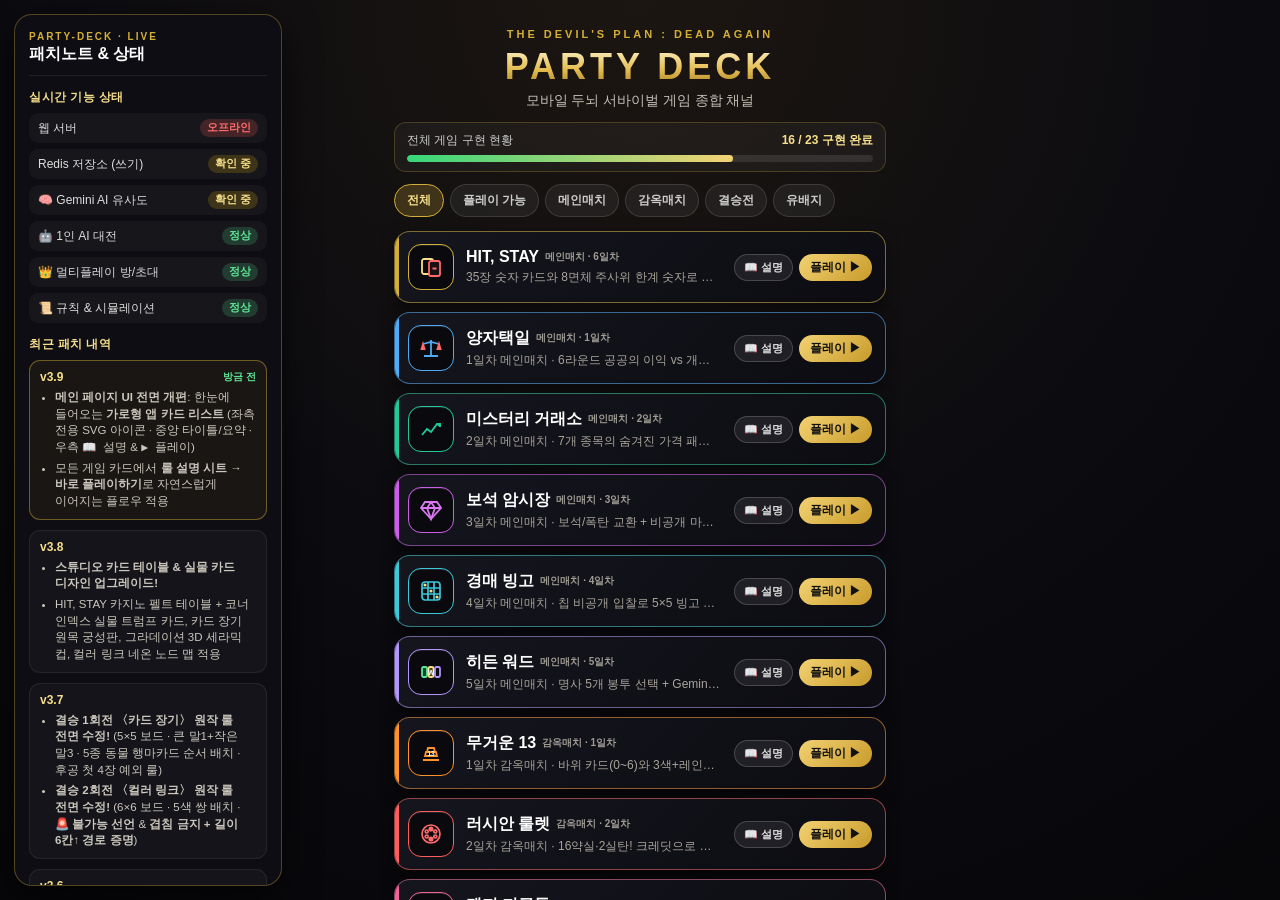
==== static/index.html @ 21ba82f6 "feat: redesign main hub into clean horizontal app-card rows with rule sheet -> instant play flow (v3" ====
<!DOCTYPE html>
<html lang="ko">
<head>
  <meta charset="UTF-8" />
  <meta name="viewport" content="width=device-width, initial-scale=1.0, maximum-scale=1.0, user-scalable=no, viewport-fit=cover" />
  <meta name="theme-color" content="#0a0a0f" />
  <meta name="description" content="5인 생존 베팅 카드 게임 HIT, STAY — 1인 AI 대전 & 친구 초대 실시간 멀티플레이" />
  <meta property="og:title" content="Party Deck — HIT, STAY" />
  <meta property="og:description" content="한계 숫자를 넘지 않고 가장 가까운 합을 만드는 5인 생존 베팅 카드 게임" />
  <meta property="og:type" content="website" />
  <link rel="icon" type="image/svg+xml" href="/static/favicon.svg" />
  <link rel="apple-touch-icon" href="/static/favicon.svg" />
  <title>Party Deck — HIT, STAY</title>
  <link rel="stylesheet" href="/static/style.css" />
</head>
<body>
  <!-- LEFT PATCH NOTES & LIVE STATUS PANEL -->
  <button id="btn-patch-toggle" class="patch-fab" type="button">📋 패치노트</button>
  <aside id="patch-panel" class="patch-panel">
    <div class="patch-head">
      <div>
        <div class="patch-eyebrow">PARTY-DECK · LIVE</div>
        <div class="patch-title">패치노트 &amp; 상태</div>
      </div>
      <button id="btn-patch-close" class="patch-close" type="button">✕</button>
    </div>

    <div class="patch-section">
      <div class="patch-sec-title">실시간 기능 상태</div>
      <ul class="status-list" id="live-status-list">
        <li><span>웹 서버</span><span class="st-badge ok" id="st-server">확인 중</span></li>
        <li><span>Redis 저장소 (쓰기)</span><span class="st-badge warn" id="st-redis">확인 중</span></li>
        <li><span>🧠 Gemini AI 유사도</span><span class="st-badge warn" id="st-gemini">확인 중</span></li>
        <li><span>🤖 1인 AI 대전</span><span class="st-badge ok" id="st-solo">정상</span></li>
        <li><span>👑 멀티플레이 방/초대</span><span class="st-badge ok" id="st-multi">정상</span></li>
        <li><span>📜 규칙 &amp; 시뮬레이션</span><span class="st-badge ok">정상</span></li>
      </ul>
      <div id="st-redis-hint" class="status-hint hidden"></div>
    </div>

    <div class="patch-section">
      <div class="patch-sec-title">최근 패치 내역</div>
      <div class="patch-notes">
        <div class="patch-item latest">
          <div class="patch-ver">v3.9 <span>방금 전</span></div>
          <ul>
            <li><strong>메인 페이지 UI 전면 개편</strong>: 한눈에 들어오는 <strong>가로형 앱 카드 리스트</strong> (좌측 전용 SVG 아이콘 · 중앙 타이틀/요약 · 우측 <code>📖 설명</code> &amp; <code>▶ 플레이</code>)</li>
            <li>모든 게임 카드에서 <strong>룰 설명 시트 → 바로 플레이하기</strong>로 자연스럽게 이어지는 플로우 적용</li>
          </ul>
        </div>
        <div class="patch-item">
          <div class="patch-ver">v3.8</div>
          <ul>
            <li><strong>스튜디오 카드 테이블 &amp; 실물 카드 디자인 업그레이드!</strong></li>
            <li>HIT, STAY 카지노 펠트 테이블 + 코너 인덱스 실물 트럼프 카드, 카드 장기 원목 궁성판, 그라데이션 3D 세라믹 컵, 컬러 링크 네온 노드 맵 적용</li>
          </ul>
        </div>
        <div class="patch-item">
          <div class="patch-ver">v3.7</div>
          <ul>
            <li><strong>결승 1회전 〈카드 장기〉 원작 룰 전면 수정!</strong> (5×5 보드 · 큰 말1+작은 말3 · 5종 동물 행마카드 순서 배치 · 후공 첫 4장 예외 룰)</li>
            <li><strong>결승 2회전 〈컬러 링크〉 원작 룰 전면 수정!</strong> (6×6 보드 · 5색 쌍 배치 · <strong>🚨 불가능 선언</strong> &amp; <strong>겹침 금지 + 길이 6칸↑ 경로 증명</strong>)</li>
          </ul>
        </div>
        <div class="patch-item">
          <div class="patch-ver">v3.6</div>
          <ul>
            <li><strong>〈그라데이션〉 원작 룰 전면 수정!</strong> (<code>⬛검정-▪️진회색-▫️상아색-⬜흰색-▫️상아색-▪️진회색-⬛검정</code> 대칭 7통 · 오름차순·총합≤30 배치 · 통 색상만 공개되는 1:1 블러핑 심리전)</li>
          </ul>
        </div>
        <div class="patch-item">
          <div class="patch-ver">v3.5</div>
          <ul>
            <li><strong>AI 4단계 개별 난이도 설정</strong> 추가 (<code>🌱쉬움</code> · <code>⚖️보통</code> · <code>🔥고수</code> · <code>😈악마</code> — 대기실에서 AI마다 개별 클릭 변경 가능!)</li>
            <li><strong>4개 게임 추가 멀티플레이 구현</strong>: <code>그라데이션</code> · <code>카드 장기</code> · <code>컬러 링크</code> · <code>비밀 코드</code> (<strong>16 / 23 · 70%</strong> 달성!)</li>
          </ul>
        </div>
        <div class="patch-item">
          <div class="patch-ver">v3.4</div>
          <ul>
            <li><strong>〈미스터리 거래소〉 PRO 업그레이드</strong>: <code>🏛️ 데블스 원작 룰</code> vs <code>🎲 랜덤 룰 섞기</code> 선택 + 종목별 <strong>비밀 룰 네모 가림(🔒) → 매 라운드 1개씩 공개</strong> + 실제 주가 히스토리 꺾은선 차트</li>
            <li><strong>〈히든 워드〉 Gemini 2.5 Flash 한국어 3축 관계 AI</strong> 활성화 (<code>thinkingBudget: 0</code>)</li>
          </ul>
        </div>
        <div class="patch-item">
          <div class="patch-ver">v3.3</div>
          <ul>
            <li><strong>〈히든 워드〉 원작 룰 전면 리뉴얼!</strong> (한글 명사 5개 봉투 선택 → 힌트 유사도 % 실시간 공개 → 95%↑ 조기종료 → 동시 추리)</li>
            <li><strong>Gemini Embedding AI (`GEMINI_API_KEY`)</strong> 연동 지원 + 키 미설정 시 내장 한국어 유사도 자동 폴백</li>
          </ul>
        </div>
        <div class="patch-item">
          <div class="patch-ver">v3.2</div>
          <ul>
            <li><strong>4·5일차 4개 게임 일괄 멀티플레이 구현!</strong> (<code>경매 빙고</code> · <code>벽바둑 2</code> · <code>히든 워드</code> · <code>수식의 탑</code>)</li>
            <li>각 게임 전용 SVG 아이콘·시그니처 테마·보드 그래픽 적용 · <strong>12 / 23 (52%)</strong> 돌파!</li>
          </ul>
        </div>
        <div class="patch-item">
          <div class="patch-ver">v3.1</div>
          <ul>
            <li><strong>게임별 전용 SVG 엠블럼 &amp; 시그니처 컬러 테마</strong> 전면 적용</li>
            <li><strong>러시안 룰렛 원형 16약실 리볼버 실린더 SVG</strong> · <strong>미스터리 거래소 미니 주가 차트</strong> · <strong>무거운 13 위험 게이지</strong> · <strong>양자택일 과반수 줄다리기 바</strong> · <strong>보석 암시장 컷팅 주얼 카드</strong> 적용</li>
          </ul>
        </div>
        <div class="patch-item">
          <div class="patch-ver">v3.0</div>
          <ul>
            <li><strong>구현된 8개 게임 전체 멀티플레이(100%) 지원!</strong></li>
            <li><code>양자택일·무거운13·미스터리거래소·러시안룰렛·보석암시장·돼지저금통</code> 모두 방 코드/초대 링크(<code>?mp_room=</code>)·AI 추가/제거·7일 저장·새로고침 복구 지원</li>
          </ul>
        </div>
        <div class="patch-item">
          <div class="patch-ver">v2.6</div>
          <ul>
            <li><strong>3일차 메인매치 〈보석 암시장〉</strong> 구현 완료 (보석/폭탄 교환 + <strong>마니또 곱셈 점수</strong> 심리전)</li>
            <li><strong>3일차 감옥매치 〈돼지 저금통〉</strong> 구현 완료 (5개 저금통 흑/백 동전 암기 &amp; 의심 5점 선취전)</li>
            <li>Party Deck 구현 현황 <strong>8 / 23</strong> 달성!</li>
          </ul>
        </div>
        <div class="patch-item">
          <div class="patch-ver">v2.5</div>
          <ul>
            <li><strong>〈수식 신호등〉 1:1 서로 비밀 수식 출제 모드</strong> 구현! (각자 상대가 맞힐 9칸 수식을 직접 출제하거나 랜덤 추천 후 서로의 수식을 추리)</li>
          </ul>
        </div>
        <div class="patch-item">
          <div class="patch-ver">v2.4</div>
          <ul>
            <li><strong>〈수식 신호등〉 친구 초대 1:1 멀티플레이</strong> 구현 (방 코드 생성·초대 링크·실시간 상대 신호등 중계)</li>
            <li><strong>〈수식 신호등〉 스와이프 애니메이션 규칙 &amp; 시뮬레이션 가이드</strong> 추가</li>
          </ul>
        </div>
        <div class="patch-item">
          <div class="patch-ver">v2.3</div>
          <ul>
            <li><strong>결승전 3회전 〈수식 신호등〉</strong> 구현 완료! (9칸 등식 추리 · <code>^</code> 제곱 포함 · 🟩🟨🟥 신호등 판정 · 솔로 &amp; 결승 1:1 AI 대결)</li>
            <li>Party Deck 구현 현황 <strong>6 / 23</strong> 달성!</li>
          </ul>
        </div>
        <div class="patch-item">
          <div class="patch-ver">v2.2</div>
          <ul>
            <li><strong>HIT, STAY 레이즈 한도 원작 룰 적용</strong> — 5칩 제한 해제, 최소 칩 보유자 잔액까지 자유 슬라이더 &amp; <strong>최대/올인</strong> 베팅 지원</li>
          </ul>
        </div>
        <div class="patch-item">
          <div class="patch-ver">v2.1</div>
          <ul>
            <li><strong>오른쪽 스마트 카드 카운터</strong> 상시 패널 추가 (실시간 HIT 생존/버스트/적중 확률 &amp; AI 추천)</li>
            <li><strong>2일차 메인매치 〈미스터리 거래소〉</strong> &amp; <strong>감옥매치 〈러시안 룰렛〉</strong> 구현 완료</li>
            <li>Party Deck 구현 현황 <strong>5 / 23</strong> 달성!</li>
          </ul>
        </div>
        <div class="patch-item">
          <div class="patch-ver">v2.0</div>
          <ul>
            <li><strong>1일차 메인매치 〈양자택일〉</strong> 구현 완료 (6라운드 협력/배신 심리전)</li>
            <li><strong>1일차 감옥매치 〈무거운 13〉</strong> 구현 완료 (14라운드 바위·칩·임계점 13 전략전)</li>
            <li>Party Deck 구현 현황 <strong>3 / 23</strong> 달성!</li>
          </ul>
        </div>
        <div class="patch-item">
          <div class="patch-ver">v1.9</div>
          <ul>
            <li><strong>Party Deck 게임 종합 허브</strong> 메인 페이지 추가 (23개 게임 목록 &amp; 구현도 표시)</li>
            <li>카테고리 필터(메인·감옥·결승·유배지) 및 준비 중 게임 미리보기 모달 지원</li>
          </ul>
        </div>
        <div class="patch-item">
          <div class="patch-ver">v1.8</div>
          <ul>
            <li><strong>AI 인원 자유 선택</strong> (1인 플레이: AI 1~4명 선택, 멀티 대기실: 방장이 AI 1명씩 추가/제거 가능)</li>
          </ul>
        </div>
        <div class="patch-item">
          <div class="patch-ver">v1.7</div>
          <ul>
            <li><strong>한계 숫자(5~12)</strong>가 <strong>매 라운드마다</strong> 주사위로 새로 결정되도록 변경</li>
          </ul>
        </div>
        <div class="patch-item">
          <div class="patch-ver">v1.6</div>
          <ul>
            <li><strong>방장 게임 종료(🏁)</strong> &amp; <strong>게임 저장/이어하기(💾)</strong> 추가 (7일 보관)</li>
            <li>순서별 <strong>효과음(SFX)</strong> 추가 (내 차례·카드·칩 베팅·레이즈·승리·버스트 + 음소거 토글)</li>
          </ul>
        </div>
        <div class="patch-item">
          <div class="patch-ver">v1.5</div>
          <ul>
            <li>전용 골드 카드 파비콘(Favicon) &amp; 카톡/메신저 링크 미리보기(OG) 추가</li>
            <li>중복 클릭 방지 &amp; 모바일 폴링 안정화 적용</li>
            <li>라이브 Vercel + Upstash Redis R/W 정상 검증 완료</li>
          </ul>
        </div>
        <div class="patch-item">
          <div class="patch-ver">v1.4</div>
          <ul>
            <li>왼쪽 패치노트 &amp; 실시간 기능 상태판 추가</li>
            <li>Redis 쓰기 권한(Read-Only 토큰) 자동 진단</li>
          </ul>
        </div>
        <div class="patch-item">
          <div class="patch-ver">v1.3</div>
          <ul>
            <li>멀티플레이 대기실 <strong>방장 / 참가자</strong> 구분 배지 &amp; 5인 슬롯 표시</li>
            <li>방 코드 복사 &amp; 초대 링크 복사 분리</li>
          </ul>
        </div>
        <div class="patch-item">
          <div class="patch-ver">v1.2</div>
          <ul>
            <li>6단계 스와이프 애니메이션 규칙 가이드 추가</li>
            <li>주사위·카드 플립·HIT/STAY·1라운드 자동 시뮬레이션 구현</li>
          </ul>
        </div>
        <div class="patch-item">
          <div class="patch-ver">v1.1</div>
          <ul>
            <li>Vercel 서버리스 + Upstash Redis + HTTP Polling 구조 전환</li>
          </ul>
        </div>
      </div>
    </div>
  </aside>

  <!-- RIGHT SMART CARD COUNTER SIDEBAR (HIT, STAY) -->
  <aside id="right-counter-panel" class="right-counter-panel hidden">
    <div class="patch-head">
      <div>
        <div class="patch-eyebrow">SMART COUNTER · LIVE</div>
        <div class="patch-title">🃏 실시간 카드 카운터</div>
      </div>
      <button id="btn-right-counter-close" class="patch-close" type="button">✕</button>
    </div>

    <div class="smart-prob-box">
      <div class="smart-prob-row">
        <div class="prob-card safe">
          <span class="prob-lbl">HIT 생존 확률</span>
          <strong id="rc-safe-pct">-</strong>
        </div>
        <div class="prob-card bust">
          <span class="prob-lbl">HIT 버스트</span>
          <strong id="rc-bust-pct">-</strong>
        </div>
      </div>
      <div class="smart-prob-row">
        <div class="prob-card exact">
          <span class="prob-lbl">🎯 한계 적중</span>
          <strong id="rc-exact-pct">-</strong>
        </div>
        <div class="prob-card minus">
          <span class="prob-lbl">🔴 -1 등장률</span>
          <strong id="rc-minus-pct">-</strong>
        </div>
      </div>
      <div id="rc-advice" class="rc-advice">게임이 시작되면 확률을 계산합니다.</div>
    </div>

    <div class="patch-section">
      <div class="patch-sec-title">미공개 카드 분포 (<span id="rc-unseen-total">35</span>장 남음)</div>
      <div id="rc-grid" class="rc-list"></div>
    </div>
  </aside>

  <div id="app">
    <!-- PARTY DECK GAME HUB (MAIN LANDING) -->
    <section id="screen-hub" class="screen active">
      <div class="hub-header">
        <div class="eyebrow">THE DEVIL'S PLAN : DEAD AGAIN</div>
        <h1 class="hub-title">PARTY DECK</h1>
        <p class="brand-sub">모바일 두뇌 서바이벌 게임 종합 채널</p>
        <div class="hub-progress-wrap">
          <div class="hub-progress-meta">
            <span>전체 게임 구현 현황</span>
            <strong id="hub-progress-text">1 / 23 구현 완료</strong>
          </div>
          <div class="hub-progress-bar"><div id="hub-progress-fill" class="hub-progress-fill" style="width:4.3%"></div></div>
        </div>
      </div>

      <div class="hub-tabs" id="hub-tabs">
        <button type="button" class="hub-tab active" data-cat="all">전체</button>
        <button type="button" class="hub-tab" data-cat="playable">플레이 가능</button>
        <button type="button" class="hub-tab" data-cat="main">메인매치</button>
        <button type="button" class="hub-tab" data-cat="prison">감옥매치</button>
        <button type="button" class="hub-tab" data-cat="final">결승전</button>
        <button type="button" class="hub-tab" data-cat="exile">유배지</button>
      </div>

      <div id="hub-games-grid" class="hub-games-grid"></div>
    </section>

    <!-- UNIFIED MULTIPLAYER SCREEN FOR ALL GAMES (DAY 1 ~ DAY 3+) -->
    <section id="screen-mp" class="screen">
      <div class="sub-nav-bar">
        <button class="back-hub-btn" type="button" onclick="mpExitToHub()">◀ 전체 게임 목록</button>
        <div style="display:flex;align-items:center;gap:6px;">
          <button id="btn-mp-save" class="icon-btn hidden" type="button" title="현재 방 7일 저장">💾</button>
          <button id="btn-mp-end" class="icon-btn danger hidden" type="button" title="방장 권한: 게임 종료">🏁</button>
          <span id="mp-nav-tag" class="sub-nav-tag">멀티플레이</span>
        </div>
      </div>

      <!-- Entry (Create / Join / Solo) -->
      <div id="mp-entry-view" class="glass-card" style="margin-top:12px;">
        <div style="text-align:center;">
          <div class="eyebrow" id="mp-entry-day">GAME</div>
          <h2 id="mp-entry-title" style="font-size:26px;color:var(--gold-bright);margin:4px 0;">게임 이름</h2>
          <p id="mp-entry-desc" class="muted" style="font-size:12.5px;"></p>
        </div>
        <button id="btn-mp-resume" type="button" class="btn btn-resume hidden">
          <span>💾 진행 중인 방 이어하기</span>
          <small id="mp-resume-meta">방 코드 ----</small>
        </button>
        <label class="field-label">닉네임</label>
        <input id="mp-nick" class="text-input" maxlength="12" value="민우" placeholder="닉네임 입력" />
        <div id="mp-ex-mode-row" class="chips-row hidden">
          <span class="field-label" style="margin:0;">거래소 룰</span>
          <div class="seg-group">
            <button type="button" class="seg-btn mp-ex-mode active" data-rm="classic">🏛️ 데블스 원작</button>
            <button type="button" class="seg-btn mp-ex-mode" data-rm="shuffle">🎲 랜덤 룰 섞기</button>
          </div>
        </div>
        <div class="chips-row">
          <span class="field-label" style="margin:0;">AI 난이도</span>
          <div class="seg-group">
            <button type="button" class="seg-btn mp-ai-lvl" data-lvl="easy">🌱쉬움</button>
            <button type="button" class="seg-btn mp-ai-lvl active" data-lvl="normal">⚖️보통</button>
            <button type="button" class="seg-btn mp-ai-lvl" data-lvl="pro">🔥고수</button>
            <button type="button" class="seg-btn mp-ai-lvl" data-lvl="devil">😈악마</button>
          </div>
        </div>
        <button id="btn-mp-solo" type="button" class="btn btn-gold btn-lg">
          <span>🤖 1인 플레이 (vs AI)</span>
          <small>AI들과 즉시 시작</small>
        </button>
        <div class="divider"><span>또는 친구와 함께 (멀티플레이)</span></div>
        <button id="btn-mp-create" type="button" class="btn btn-outline btn-lg">
          <span>👑 방 만들기 (친구 초대)</span>
          <small>4자리 초대 코드 &amp; 링크 생성</small>
        </button>
        <div class="join-row">
          <input id="mp-code-in" class="text-input code-input" maxlength="4" placeholder="방 코드 (4자리)" />
          <button id="btn-mp-join" type="button" class="btn btn-dark">입장</button>
        </div>
        <div id="mp-entry-err" class="error-msg hidden"></div>
      </div>

      <!-- Lobby View -->
      <div id="mp-lobby-view" class="hidden" style="display:flex;flex-direction:column;gap:10px;margin-top:8px;">
        <div class="lobby-top" style="padding:6px 0;">
          <div id="mp-role-banner" class="role-banner host">👑 내가 방장입니다</div>
          <div class="room-code-box">
            <span class="room-code-label">방 초대 코드</span>
            <div id="mp-lobby-code" class="room-code-val">----</div>
          </div>
          <div class="lobby-share-row">
            <button id="btn-mp-copy-code" type="button" class="btn btn-dark btn-sm">📋 코드 복사</button>
            <button id="btn-mp-copy-link" type="button" class="btn btn-outline btn-sm">🔗 초대 링크 복사</button>
          </div>
        </div>
        <div class="glass-card" style="padding:12px;">
          <div class="lobby-players-head">
            <span>참가자 (<span id="mp-lobby-cnt">1</span>/<span id="mp-lobby-max">5</span>)</span>
            <span class="muted">최소 2인 이상</span>
          </div>
          <ul id="mp-lobby-list" class="lobby-list"></ul>
        </div>
        <div id="mp-host-bar" class="lobby-actions" style="margin-top:4px;">
          <div class="ai-manage-row">
            <button id="btn-mp-add-ai" type="button" class="btn btn-outline btn-sm" style="flex:1;margin:0;">🤖 AI +1 추가</button>
            <button id="btn-mp-rem-ai" type="button" class="btn btn-dark btn-sm" style="flex:1;margin:0;">AI -1 빼기</button>
          </div>
          <button id="btn-mp-start" type="button" class="btn btn-gold btn-lg">🚀 게임 시작하기</button>
        </div>
        <div id="mp-guest-bar" class="guest-wait-card hidden" style="margin-top:4px;">
          <div class="pulse-dot"></div>
          <div>방장이 게임을 시작하기를 기다리는 중...</div>
        </div>
      </div>

      <!-- Playing / Done Dynamic View -->
      <div id="mp-play-view" class="hidden" style="display:flex;flex-direction:column;gap:8px;flex:1;overflow:hidden;margin-top:6px;">
        <div class="d1-hud" style="margin:0;">
          <span class="round-pill" id="mp-hud-round">R1</span>
          <span class="phase-pill" id="mp-hud-mid">진행 중</span>
          <span class="chip-pill" id="mp-hud-right" style="font-size:11.5px;">-</span>
        </div>
        <div class="table-banner" style="padding:7px 10px;">
          <div id="mp-banner" class="banner-text" style="font-size:13px;"></div>
          <div id="mp-log" class="mini-log"></div>
        </div>
        <div id="mp-board" style="flex:1;overflow-y:auto;display:flex;flex-direction:column;gap:8px;"></div>
        <div id="mp-controls" class="my-area" style="gap:7px;padding:10px;"></div>
      </div>
    </section>

    <!-- DAY 3 MAIN MATCH: 보석 암시장 -->
    <section id="screen-gem-market" class="screen">
      <div class="sub-nav-bar">
        <button class="back-hub-btn" type="button" onclick="showScreen('hub')">◀ 전체 게임 목록</button>
        <span class="sub-nav-tag">3일차 메인매치 · 보석 암시장</span>
      </div>
      <div class="d1-hud">
        <span class="round-pill" id="gm-round">R1 / 5</span>
        <span class="phase-pill" id="gm-manitto" style="color:var(--gold-bright);">🤫 내 마니또: -</span>
        <span class="chip-pill" style="font-size:11.5px;">내 기본점 <strong id="gm-my-pts">0</strong></span>
      </div>

      <div class="glass-card" style="padding:10px 12px;gap:8px;margin-bottom:6px;">
        <div class="gm-buyer-row">
          <span class="h13-pick-label">🛒 이번 라운드 구매자 매입 보석</span>
          <div id="gm-buyers" class="gm-buyers"></div>
        </div>
        <div id="gm-players" class="d1-score-grid"></div>
      </div>

      <div class="table-banner" style="margin-bottom:6px;">
        <div id="gm-banner" class="banner-text">교환할 내 카드 1장과 상대방을 고르세요!</div>
        <div id="gm-log" class="mini-log">최종 점수 = 내 기본 점수 × 내 마니또 기본 점수!</div>
      </div>

      <div class="my-area" style="gap:8px;padding:10px;">
        <div class="h13-pick-label">1. 내 손패 (보낼 카드 1장 선택)</div>
        <div id="gm-hand" class="h13-row"></div>
        <div class="h13-pick-label">2. 교환할 상대 선택 (마니또에게 보석을, 적에게 폭탄을!)</div>
        <div id="gm-targets" class="h13-row"></div>
        <button type="button" id="btn-gm-trade" class="btn btn-gold" style="padding:11px;" disabled>🤝 교환 및 라운드 정산</button>
      </div>
    </section>

    <!-- DAY 3 PRISON MATCH: 돼지 저금통 -->
    <section id="screen-piggy-bank" class="screen">
      <div class="sub-nav-bar">
        <button class="back-hub-btn" type="button" onclick="showScreen('hub')">◀ 전체 게임 목록</button>
        <span class="sub-nav-tag">3일차 감옥매치 · 돼지 저금통</span>
      </div>
      <div class="d1-hud">
        <span class="round-pill" id="pb-turn">턴 1</span>
        <span class="phase-pill" id="pb-ask-color">질문: ⚫ 흑 동전</span>
        <span class="chip-pill" style="font-size:12px;">목표 <strong>5점</strong></span>
      </div>

      <div id="pb-scores" class="d1-score-grid" style="margin-bottom:6px;"></div>

      <div class="pb-banks" id="pb-banks"></div>

      <div class="table-banner" style="margin:6px 0;">
        <div id="pb-banner" class="banner-text">모든 저금통은 ⚫1, ⚪1개로 시작합니다!</div>
        <div id="pb-log" class="mini-log">누가 어떤 저금통에 몇 개 넣었는지 기억하세요!</div>
      </div>

      <div id="pb-controls" class="my-area" style="gap:8px;padding:10px;"></div>
    </section>

    <!-- FINAL ROUND 3: 수식 신호등 -->
    <section id="screen-formula-light" class="screen">
      <div class="sub-nav-bar">
        <button class="back-hub-btn" type="button" onclick="flExitToHub()">◀ 전체 게임 목록</button>
        <div style="display:flex;align-items:center;gap:6px;">
          <button id="btn-fl-save" class="icon-btn hidden" type="button" title="현재 방 7일 저장">💾 저장</button>
          <button id="btn-fl-rules" class="icon-btn" type="button" title="수식 신호등 규칙 & 시뮬레이션">📜 규칙</button>
          <span class="sub-nav-tag">결승전 3회전</span>
        </div>
      </div>

      <div class="d1-hud" style="margin:6px 0;">
        <div class="seg-group">
          <button type="button" class="seg-btn fl-mode-btn active" data-mode="duel">⚔️ vs AI</button>
          <button type="button" class="seg-btn fl-mode-btn" data-mode="solo">🎯 솔로</button>
          <button type="button" class="seg-btn fl-mode-btn" data-mode="friend">👥 친구 1:1</button>
        </div>
        <span class="chip-pill" style="font-size:11.5px;">시도 <strong id="fl-tries">0</strong></span>
      </div>

      <!-- Friend 1:1 Setup / Waiting Panel -->
      <div id="fl-friend-box" class="glass-card hidden" style="padding:12px;gap:8px;margin-bottom:6px;">
        <div id="fl-friend-entry">
          <button id="btn-fl-resume" type="button" class="btn btn-resume hidden" style="width:100%;margin-bottom:8px;padding:9px;">
            <span>💾 진행 중인 방 이어하기</span>
            <small id="fl-resume-meta">방 코드 ----</small>
          </button>
          <div class="field-label" style="margin-bottom:6px;">👥 친구와 1:1 수식 신호등 대결</div>
          <div style="display:flex;gap:6px;margin-bottom:8px;">
            <input id="fl-nick" class="text-input" style="padding:8px 10px;font-size:13px;" maxlength="12" placeholder="내 닉네임" value="민우" />
            <button type="button" id="btn-fl-create" class="btn btn-gold" style="padding:8px 12px;font-size:12.5px;white-space:nowrap;">👑 방 만들기</button>
          </div>
          <div style="display:flex;gap:6px;">
            <input id="fl-code-in" class="text-input code-input" style="padding:8px 10px;font-size:13px;" maxlength="4" placeholder="방 코드 4자리" />
            <button type="button" id="btn-fl-join" class="btn btn-dark" style="padding:8px 14px;font-size:12.5px;white-space:nowrap;">입장</button>
          </div>
          <div id="fl-friend-err" class="error-msg hidden" style="margin-top:6px;"></div>
        </div>
        <div id="fl-friend-wait" class="hidden" style="text-align:center;display:flex;flex-direction:column;gap:6px;align-items:center;">
          <div class="role-banner host">👑 방장 대기 중 · 코드 <strong id="fl-wait-code">----</strong></div>
          <p class="muted" style="font-size:12px;">친구가 입장하면 각자 상대가 맞힐 9칸 비밀 수식을 출제합니다!</p>
          <div style="display:flex;gap:6px;">
            <button type="button" id="btn-fl-copy-code" class="btn btn-dark btn-sm" style="margin:0;">📋 코드 복사</button>
            <button type="button" id="btn-fl-copy-link" class="btn btn-outline btn-sm" style="margin:0;">🔗 초대 링크 복사</button>
          </div>
        </div>
        <div id="fl-friend-setup" class="hidden" style="display:flex;flex-direction:column;gap:8px;align-items:center;">
          <div class="role-banner host" id="fl-setup-status">🔐 상대가 맞힐 내 9칸 비밀 수식을 출제하세요!</div>
          <div style="display:flex;gap:6px;width:100%;">
            <button type="button" id="btn-fl-rand-secret" class="btn btn-outline btn-sm" style="flex:1;margin:0;">🎲 추천 수식 자동 입력</button>
            <button type="button" id="btn-fl-confirm-secret" class="btn btn-gold btn-sm" style="flex:1;margin:0;">✅ 내 수식 출제 완료</button>
          </div>
          <div id="fl-setup-err" class="error-msg hidden" style="width:100%;"></div>
        </div>
      </div>

      <!-- Rival Opponent Progress Bar (AI or Friend mode) -->
      <div id="fl-ai-bar" class="fl-ai-bar">
        <span id="fl-rival-label">🤖 결승 상대 AI 추리 현황</span>
        <div id="fl-ai-dots" class="fl-ai-dots"></div>
      </div>

      <!-- Legend -->
      <div class="fl-legend">
        <span><i class="dot g"></i>자리+문자 일치</span>
        <span><i class="dot y"></i>포함(자리 다름)</span>
        <span><i class="dot r"></i>없음/초과</span>
        <span style="color:var(--gold-bright);">^ &gt; ×÷ &gt; +-</span>
      </div>

      <!-- 9-column Guesses Board -->
      <div id="fl-board" class="fl-board"></div>

      <div class="table-banner" style="margin:5px 0;padding:6px 10px;">
        <div id="fl-banner" class="banner-text" style="font-size:12.5px;">9칸 수식을 입력해 신호등 힌트를 얻으세요!</div>
        <div id="fl-log" class="mini-log">계산이 틀린 더미 수식도 제출 가능 · 0으로 시작하는 수 없음</div>
      </div>

      <!-- Keypad -->
      <div id="fl-keypad" class="fl-keypad"></div>
    </section>

    <!-- DAY 2 MAIN MATCH: 미스터리 거래소 -->
    <section id="screen-exchange" class="screen">
      <div class="sub-nav-bar">
        <button class="back-hub-btn" type="button" onclick="showScreen('hub')">◀ 전체 게임 목록</button>
        <span class="sub-nav-tag">2일차 메인매치 · 미스터리 거래소</span>
      </div>
      <div class="d1-hud">
        <span class="round-pill" id="ex-round">R1 / 10</span>
        <span class="chip-pill" style="font-size:11.5px;">현금 <strong id="ex-cash">100,000</strong></span>
        <span class="pot-val" id="ex-total" style="font-size:13px;">총자산 100,000</span>
      </div>
      <div class="table-banner" style="margin-bottom:6px;">
        <div id="ex-banner" class="banner-text">7개 종목의 숨겨진 가격 패턴을 찾아 수익을 극대화하세요!</div>
        <div id="ex-log" class="mini-log">매수/매도 후 [다음 라운드]를 눌러 시세 변동을 확인하세요.</div>
      </div>
      <div id="ex-stocks" class="ex-stocks-list"></div>
      <div class="ex-footer">
        <div id="ex-rank" class="ex-rank-strip"></div>
        <button type="button" id="btn-ex-next" class="btn btn-gold" style="padding:11px;width:100%;">📈 장 마감 · 다음 라운드</button>
      </div>
    </section>

    <!-- DAY 2 PRISON MATCH: 러시안 룰렛 -->
    <section id="screen-roulette" class="screen">
      <div class="sub-nav-bar">
        <button class="back-hub-btn" type="button" onclick="showScreen('hub')">◀ 전체 게임 목록</button>
        <span class="sub-nav-tag">2일차 감옥매치 · 러시안 룰렛</span>
      </div>
      <div class="d1-hud">
        <span class="round-pill" id="rr-aim">🎯 조준: 나</span>
        <span class="phase-pill" id="rr-swap-gauge">조작 게이지 0/6</span>
        <span class="chip-pill" style="font-size:12px;">크레딧 <strong id="rr-credits" style="color:#f7df8c;">10</strong></span>
      </div>

      <div id="rr-players" class="rr-players-row"></div>

      <div class="rr-chamber-title">16개 약실 (실탄 2발 · 인접 2칸을 조사/조작)</div>
      <div id="rr-chambers" class="rr-chambers-grid"></div>

      <div class="table-banner" style="margin:6px 0;">
        <div id="rr-banner" class="banner-text">약실을 선택하고 크레딧 행동을 고르세요</div>
        <div id="rr-log" class="mini-log">1번 약실부터 현재 조준된 사람 순으로 시계방향 격발됩니다.</div>
      </div>

      <div id="rr-actions" class="action-bar" style="margin-top:auto;">
        <div class="action-row cols-2">
          <button type="button" class="act-btn act-call" id="btn-rr-pub">👁️ 공개 조사 (1C)</button>
          <button type="button" class="act-btn act-stay" id="btn-rr-priv">🕵️ 비공개 조사 (2C)</button>
        </div>
        <div class="action-row cols-3">
          <button type="button" class="act-btn act-raise" id="btn-rr-rot1">🔄 +1칸 (3C)</button>
          <button type="button" class="act-btn act-raise" id="btn-rr-rot2">🔄 +2칸 (4C)</button>
          <button type="button" class="act-btn act-fold" id="btn-rr-swap">🔀 조작 (+2C)</button>
        </div>
        <button type="button" class="btn btn-gold" id="btn-rr-fire" style="padding:10px;">🔫 크레딧 종료 · 격발 시작!</button>
      </div>
    </section>

    <!-- DAY 1 MAIN MATCH: 양자택일 -->
    <section id="screen-choice" class="screen">
      <div class="sub-nav-bar">
        <button class="back-hub-btn" type="button" onclick="showScreen('hub')">◀ 전체 게임 목록</button>
        <span class="sub-nav-tag">1일차 메인매치 · 양자택일</span>
      </div>
      <div class="d1-hud">
        <span class="round-pill" id="ch-round">R1 / 6</span>
        <span class="pot-val" id="ch-prize" style="font-size:13px;">공동상금 0억</span>
        <span class="chip-pill" style="font-size:12px;">내 점수 <strong id="ch-my-score">0</strong></span>
      </div>
      <div class="glass-card" style="gap:10px;padding:14px;">
        <div class="slide-eyebrow" id="ch-theme">ROUND 1 · 신뢰의 시작</div>
        <div id="ch-rule-desc" class="slide-desc" style="font-size:13px;">
          7명 중 <strong>4명 이상</strong>이 <strong>공공의 이익</strong>을 선택하면 공동 상금 +0.5억 &amp; 전원 +3점! 과반 실패 시 개인의 이익 선택자만 +5점!
        </div>
        <div id="ch-scoreboard" class="d1-score-grid"></div>
      </div>
      <div class="table-banner" style="margin-top:8px;">
        <div id="ch-banner" class="banner-text">이번 라운드 당신의 선택은?</div>
        <div id="ch-log" class="mini-log">AI 6명과 동시에 선택합니다.</div>
      </div>
      <div id="ch-actions" class="action-bar" style="margin-top:auto;">
        <div class="action-row cols-2">
          <button type="button" class="act-btn act-hit" id="btn-ch-public">🤝 공공의 이익</button>
          <button type="button" class="act-btn act-fold" id="btn-ch-private">😈 개인의 이익</button>
        </div>
      </div>
    </section>

    <!-- DAY 1 PRISON MATCH: 무거운 13 -->
    <section id="screen-heavy13" class="screen">
      <div class="sub-nav-bar">
        <button class="back-hub-btn" type="button" onclick="showScreen('hub')">◀ 전체 게임 목록</button>
        <span class="sub-nav-tag">1일차 감옥매치 · 무거운 13</span>
      </div>
      <div class="d1-hud">
        <span class="round-pill" id="h13-round">R1 / 14</span>
        <span class="phase-pill" id="h13-refill">세트 1 (R1~7)</span>
        <span class="chip-pill" style="font-size:12px;">내 벌점 <strong id="h13-my-pen" style="color:#ff6b6b;">0</strong></span>
      </div>

      <!-- 3 Pedestals -->
      <div class="h13-pedestals" id="h13-pedestals"></div>

      <!-- Players Penalties -->
      <div class="d1-score-grid" id="h13-players"></div>

      <div class="table-banner" style="margin:6px 0;">
        <div id="h13-banner" class="banner-text">바위 카드 1장 + 받침대 칩 1개를 선택하세요</div>
        <div id="h13-log" class="mini-log">합이 13 이상 되면 폭발! 놓여있던 카드 장수만큼 벌점!</div>
      </div>

      <div class="my-area" style="gap:8px;padding:10px;">
        <div class="h13-pick-label">1. 바위 카드 선택 (숫자 큰 순 배치)</div>
        <div class="h13-row" id="h13-cards"></div>
        <div class="h13-pick-label">2. 받침대 칩 선택 (🌈 레인보우 최우선)</div>
        <div class="h13-row" id="h13-chips"></div>
        <div id="h13-rainbow-pick" class="h13-row hidden">
          <button type="button" class="rb-target active" data-color="red">🔴 빨강에 올리기</button>
          <button type="button" class="rb-target" data-color="green">🟢 초록에 올리기</button>
          <button type="button" class="rb-target" data-color="blue">🔵 파랑에 올리기</button>
        </div>
        <button type="button" id="btn-h13-submit" class="btn btn-gold" style="padding:11px;" disabled>선택 완료 · 동시 제출</button>
      </div>
    </section>

    <!-- HIT, STAY HOME / LOBBY SCREEN -->
    <section id="screen-home" class="screen">
      <div class="sub-nav-bar">
        <button id="btn-back-hub" class="back-hub-btn" type="button">◀ 전체 게임 목록</button>
        <span class="sub-nav-tag">6일차 메인매치</span>
      </div>
      <div class="brand-header" style="padding-top:8px;">
        <div class="eyebrow">THE DEVIL'S PLAN : DEAD AGAIN</div>
        <h1 class="brand-title">HIT, STAY</h1>
        <p class="brand-sub">5인 생존 베팅 카드 게임 · 모바일 웹 버전</p>
      </div>

      <div class="glass-card home-form">
        <label class="field-label" for="input-name">닉네임</label>
        <input id="input-name" class="text-input" type="text" maxlength="12" placeholder="플레이어 이름 입력" value="민우" />

        <div class="chips-row">
          <span class="field-label" style="margin:0;">초기 칩</span>
          <div class="seg-group">
            <button type="button" class="seg-btn active" data-chips="30">30칩 (기본)</button>
            <button type="button" class="seg-btn" data-chips="40">40칩 (+10 보너스)</button>
          </div>
        </div>

        <button id="btn-resume-saved" class="btn btn-resume hidden">
          <span>💾 저장된 게임 이어하기</span>
          <small id="resume-meta">방 코드 ---- · R1</small>
        </button>

        <div class="chips-row">
          <span class="field-label" style="margin:0;">1인전 AI 수</span>
          <div class="seg-group" id="ai-count-group">
            <button type="button" class="seg-btn ai-seg" data-ai="1">1명</button>
            <button type="button" class="seg-btn ai-seg" data-ai="2">2명</button>
            <button type="button" class="seg-btn ai-seg" data-ai="3">3명</button>
            <button type="button" class="seg-btn ai-seg active" data-ai="4">4명</button>
          </div>
        </div>

        <button id="btn-solo" class="btn btn-gold btn-lg">
          <span>🤖 1인 플레이</span>
          <small id="solo-sub-label">AI 4명과 즉시 대결 (총 5인)</small>
        </button>

        <div class="divider"><span>또는 친구와 함께</span></div>

        <button id="btn-create-multi" class="btn btn-outline btn-lg">
          <span>👑 방 만들기 (멀티플레이)</span>
          <small>초대 코드 생성 · 최대 5인</small>
        </button>

        <div class="join-row">
          <input id="input-room" class="text-input code-input" type="text" maxlength="4" placeholder="방 코드 (예: A7K2)" />
          <button id="btn-join" class="btn btn-dark">입장</button>
        </div>

        <div id="home-error" class="error-msg hidden"></div>
      </div>

      <button id="btn-open-rules-home" class="link-btn">📜 게임 규칙 &amp; 시뮬레이션 체험</button>
    </section>

    <!-- WAITING ROOM (MULTIPLAYER LOBBY) -->
    <section id="screen-lobby" class="screen">
      <div class="lobby-top">
        <div id="lobby-role-banner" class="role-banner host">👑 내가 방장입니다</div>
        <div class="room-code-box">
          <span class="room-code-label">방 초대 코드</span>
          <div id="lobby-code" class="room-code-val">----</div>
        </div>
        <p id="lobby-sub-msg" class="muted">친구에게 코드나 초대 링크를 공유하세요</p>
        <div class="lobby-share-row">
          <button id="btn-copy-code" class="btn btn-dark btn-sm">📋 코드 복사</button>
          <button id="btn-copy-link" class="btn btn-outline btn-sm">🔗 초대 링크 복사</button>
        </div>
      </div>

      <div class="glass-card">
        <div class="lobby-players-head">
          <span>참가자 현황 (<span id="lobby-count">1</span>/5)</span>
          <span class="muted">최대 5인 · 빈자리는 AI 가능</span>
        </div>
        <ul id="lobby-player-list" class="lobby-list"></ul>
      </div>

      <div id="host-controls" class="lobby-actions hidden">
        <div class="ai-manage-row">
          <button type="button" id="btn-add-ai" class="btn btn-outline btn-sm" style="flex:1;margin:0;">🤖 AI +1 추가</button>
          <button type="button" id="btn-remove-ai" class="btn btn-dark btn-sm" style="flex:1;margin:0;">AI -1 빼기</button>
        </div>
        <button id="btn-start-multi" class="btn btn-gold btn-lg">🚀 게임 시작하기</button>
        <div id="host-start-hint" class="muted center-text hidden">친구를 초대하거나 AI를 1명 이상 추가해 주세요 (최소 2인)</div>
      </div>
      <div id="guest-wait-msg" class="guest-wait-card hidden">
        <div class="pulse-dot"></div>
        <div>
          <strong id="guest-host-name">방장</strong>님이 게임을 시작하기를 기다리는 중...
        </div>
      </div>
      <button id="btn-leave-lobby" class="link-btn">방 나가기</button>
    </section>

    <!-- GAME TABLE SCREEN -->
    <section id="screen-game" class="screen">
      <!-- Top HUD -->
      <header class="hud">
        <div class="hud-left">
          <span class="round-pill" id="hud-round">R1</span>
          <span class="phase-pill" id="hud-phase">준비중</span>
        </div>
        <div class="hud-center">
          <div class="target-box">
            <span class="target-label">한계</span>
            <span class="target-val" id="hud-target">10</span>
          </div>
          <div class="pot-box">
            <span class="pot-label">POT</span>
            <span class="pot-val" id="hud-pot">5</span>
          </div>
        </div>
        <div class="hud-right">
          <button id="btn-sfx" class="icon-btn" title="효과음 켜기/끄기">🔊</button>
          <button id="btn-save-game" class="icon-btn" title="현재 게임 저장">💾</button>
          <button id="btn-host-end" class="icon-btn danger hidden" title="방장 권한: 게임 즉시 종료">🏁</button>
          <button id="btn-counter" class="icon-btn" title="카드 카운터">🃏<span id="hud-deck">20</span></button>
          <button id="btn-rules" class="icon-btn" title="규칙">?</button>
          <button id="btn-exit-game" class="icon-btn" title="나가기">✕</button>
        </div>
      </header>

      <!-- Opponents Area -->
      <div id="opponents-grid" class="opponents-grid"></div>

      <!-- Center Table Log / Banner -->
      <div class="table-banner" id="table-banner">
        <div id="banner-text" class="banner-text">게임을 시작합니다...</div>
        <div id="mini-log" class="mini-log"></div>
      </div>

      <!-- My Player Area -->
      <div class="my-area">
        <div class="my-header">
          <div class="my-identity">
            <span id="my-lead-badge" class="lead-badge hidden">선</span>
            <span id="my-name" class="my-name">나</span>
            <span id="my-status" class="status-tag hidden"></span>
          </div>
          <div class="my-stats">
            <span class="chip-pill">🪙 <strong id="my-chips">30</strong></span>
            <span class="sum-pill" id="my-sum-pill">합계: <strong id="my-sum">0</strong></span>
          </div>
        </div>

        <div id="my-hand" class="my-hand"></div>

        <!-- Bottom Action Bar -->
        <div id="action-bar" class="action-bar"></div>
      </div>
    </section>

    <!-- FORMULA LIGHT INTERACTIVE SWIPEABLE RULES & SIMULATION MODAL -->
    <div id="modal-fl-rules" class="modal hidden">
      <div class="modal-backdrop"></div>
      <div class="guide-sheet">
        <div class="guide-top">
          <div class="guide-badge">수식 신호등 · INTERACTIVE GUIDE</div>
          <button class="close-modal" id="btn-close-fl-guide">✕</button>
        </div>

        <div class="guide-viewport" id="fl-guide-viewport">
          <div class="guide-track" id="fl-guide-track">
            <!-- FL Slide 1 -->
            <div class="guide-slide">
              <div class="slide-eyebrow">STEP 1 / 4 · 9칸 등식 조건</div>
              <h3 class="slide-title">숨겨진 9칸 수식을 맞히세요</h3>
              <p class="slide-desc">정답은 숫자(<code>0~9</code>)와 기호(<code>+ - × ÷ ^ =</code>)로 이루어진 <strong>정확히 9칸짜리 등식</strong>입니다. 연산 순서는 <strong>제곱(^) → ×÷ → +-</strong>이며, <code>0</code>으로 시작하는 수는 없습니다.</p>
              <div class="sim-stage">
                <div class="fl-row" style="width:100%;">
                  <div class="fl-cell g">2</div><div class="fl-cell g">^</div><div class="fl-cell g">5</div>
                  <div class="fl-cell g">+</div><div class="fl-cell g">1</div><div class="fl-cell g">8</div>
                  <div class="fl-cell g">=</div><div class="fl-cell g">5</div><div class="fl-cell g">0</div>
                </div>
                <div class="muted" style="font-size:12px;">예시: 2⁵ + 18 = 32 + 18 = 50 (총 9칸!)</div>
              </div>
              <div class="sim-tip">👈 옆으로 슥 넘겨서 신호등 판정을 체험하세요</div>
            </div>

            <!-- FL Slide 2 -->
            <div class="guide-slide">
              <div class="slide-eyebrow">STEP 2 / 4 · 🟩🟨🟥 신호등 판정</div>
              <h3 class="slide-title">색깔 힌트로 자리와 개수를 추리</h3>
              <p class="slide-desc">제출한 9칸마다 신호등이 켜집니다. 정답에 있는 개수보다 <strong>초과해서 적은 중복 문자</strong>는 <strong>빨간불</strong>로 표시됩니다!</p>
              <div class="sim-stage" style="gap:8px;">
                <div style="font-size:11.5px;color:#bbb;">정답이 <strong>2^5+18=50</strong> 일 때 <strong>2^4+55=71</strong> 제출 시:</div>
                <div class="fl-row" style="width:100%;">
                  <div class="fl-cell g">2</div><div class="fl-cell g">^</div><div class="fl-cell r">4</div>
                  <div class="fl-cell g">+</div><div class="fl-cell y">5</div><div class="fl-cell y">5</div>
                  <div class="fl-cell g">=</div><div class="fl-cell r">7</div><div class="fl-cell y">1</div>
                </div>
                <div class="bet-tags">
                  <span class="btag" style="background:rgba(46,204,113,0.2);color:#5ee695;">🟩 자리+문자 일치</span>
                  <span class="btag" style="background:rgba(241,196,15,0.2);color:#f7df8c;">🟨 포함(자리 다름)</span>
                  <span class="btag" style="background:rgba(235,87,87,0.2);color:#ff8a8a;">🟥 없음/초과</span>
                </div>
              </div>
            </div>

            <!-- FL Slide 3: Interactive Simulation -->
            <div class="guide-slide">
              <div class="slide-eyebrow">STEP 3 / 4 · 더미 수식 전략 체험</div>
              <h3 class="slide-title">틀린 수식도 제출해 정보 수집!</h3>
              <p class="slide-desc">원작처럼 계산이 안 맞아도 <strong>9칸만 채우면 제출 가능</strong>합니다! 아래 버튼으로 더미 수식과 정답을 직접 테스트해보세요.</p>
              <div class="sim-stage">
                <div id="fl-sim-row" class="fl-row" style="width:100%;">
                  <div class="fl-cell">?</div><div class="fl-cell">?</div><div class="fl-cell">?</div>
                  <div class="fl-cell">?</div><div class="fl-cell">?</div><div class="fl-cell">?</div>
                  <div class="fl-cell">?</div><div class="fl-cell">?</div><div class="fl-cell">?</div>
                </div>
                <div id="fl-sim-msg" class="muted" style="font-size:12px;">버튼을 눌러 신호등 반응을 확인해보세요!</div>
                <div class="sim-btn-row">
                  <button type="button" class="sim-act stay" id="btn-fl-sim-dummy">더미 제출 (123456789)</button>
                  <button type="button" class="sim-act hit" id="btn-fl-sim-solve">정답 제출 (2^5+18=50)</button>
                </div>
              </div>
            </div>

            <!-- FL Slide 4: 1:1 Friend Duel -->
            <div class="guide-slide">
              <div class="slide-eyebrow">STEP 4 / 4 · 친구와 1:1 결승전</div>
              <h3 class="slide-title">초대 코드로 실시간 1:1 레이스!</h3>
              <p class="slide-desc">상단 <strong>👥 친구 1:1</strong> 탭에서 <strong>방 만들기</strong>를 누르면 4자리 코드와 초대 링크가 생성됩니다. 서로 다른 9칸 수식을 두고 <strong>먼저 9칸 모두 초록불</strong>을 켜는 사람이 우승합니다!</p>
              <div class="sim-stage">
                <div class="fl-ai-bar" style="width:100%;margin:0;">
                  <span>🔥 친구 실시간 현황</span>
                  <div class="fl-ai-dots">
                    <span class="fl-ai-dot g"></span><span class="fl-ai-dot g"></span><span class="fl-ai-dot y"></span>
                    <span class="fl-ai-dot g"></span><span class="fl-ai-dot r"></span><span class="fl-ai-dot g"></span>
                    <span class="fl-ai-dot g"></span><span class="fl-ai-dot y"></span><span class="fl-ai-dot g"></span>
                  </div>
                </div>
                <div class="muted" style="font-size:12px;">상대가 몇 개의 초록불을 켰는지 실시간으로 보이며 긴장감 폭발!</div>
              </div>
            </div>
          </div>
        </div>

        <div class="guide-nav">
          <button type="button" class="nav-arrow" id="btn-fl-guide-prev">◀ 이전</button>
          <div class="guide-dots" id="fl-guide-dots"></div>
          <button type="button" class="nav-arrow primary" id="btn-fl-guide-next">다음 ▶</button>
        </div>
      </div>
    </div>

    <!-- UNIVERSAL GAME RULE & PLAY SHEET MODAL -->
    <div id="modal-coming-soon" class="modal hidden">
      <div class="modal-backdrop"></div>
      <div class="modal-sheet" style="display:flex;flex-direction:column;gap:12px;">
        <div class="modal-head" style="margin-bottom:0;">
          <div style="display:flex;align-items:center;gap:10px;">
            <div id="cs-icon" class="tile-icon-box" style="width:40px;height:40px;"></div>
            <div>
              <h3 id="cs-title" style="font-size:18px;">게임 이름</h3>
              <div style="display:flex;gap:6px;margin-top:3px;">
                <span id="cs-cat" class="round-pill" style="font-size:10px;padding:2px 7px;">메인매치</span>
                <span id="cs-day" class="phase-pill" style="font-size:11px;">1일차</span>
              </div>
            </div>
          </div>
          <button class="close-modal">✕</button>
        </div>
        <div class="cs-body">
          <div id="cs-status" class="st-badge ok" style="width:fit-content;">멀티플레이 가능</div>
          <p id="cs-desc" class="slide-desc"></p>
          <ul id="cs-rules-list" class="cs-rules-list"></ul>
          <button id="btn-cs-play" type="button" class="btn btn-gold btn-lg hidden" style="margin-top:4px;">🚀 바로 플레이하기 ▶</button>
          <div id="cs-soon-note" class="cs-note hidden">💡 원하시는 게임을 말씀해 주시면 우선순위로 바로 구현해 추가해 드립니다!</div>
        </div>
      </div>
    </div>

    <!-- CARD COUNTER MODAL -->
    <div id="modal-counter" class="modal hidden">
      <div class="modal-backdrop"></div>
      <div class="modal-sheet">
        <div class="modal-head">
          <h3>🃏 공개된 카드 카운터</h3>
          <button class="close-modal">✕</button>
        </div>
        <p class="muted" style="margin-bottom:12px;">테이블에 공개된 카드 + 내 손패 기준 (총 35장)</p>
        <div id="counter-grid" class="counter-grid"></div>
      </div>
    </div>

    <!-- INTERACTIVE SWIPEABLE RULES & SIMULATION MODAL -->
    <div id="modal-rules" class="modal hidden">
      <div class="modal-backdrop"></div>
      <div class="guide-sheet">
        <div class="guide-top">
          <div class="guide-badge">HIT, STAY · INTERACTIVE GUIDE</div>
          <button class="close-modal" id="btn-close-guide">✕</button>
        </div>

        <div class="guide-viewport" id="guide-viewport">
          <div class="guide-track" id="guide-track">
            <!-- Slide 1: Deck & Goal -->
            <div class="guide-slide">
              <div class="slide-eyebrow">STEP 1 / 6 · 목표 &amp; 카드 구성</div>
              <h3 class="slide-title">35장 숫자 카드로 한계에 도전</h3>
              <p class="slide-desc">카드 합이 <strong>한계 숫자 이하</strong>이면서 가장 가까운 사람이 팟(Pot)을 독식합니다. 칩이 0개가 되면 즉시 <strong>탈락</strong>하며 최후 1인이 우승합니다. (높은 숫자일수록 장수가 적고, <strong>-1 카드 7장</strong> 포함)</p>
              <div class="sim-deck-grid">
                <div class="sim-mini rare"><span class="n">7</span><span class="c">1장</span></div>
                <div class="sim-mini rare"><span class="n">6</span><span class="c">2장</span></div>
                <div class="sim-mini"><span class="n">5</span><span class="c">3장</span></div>
                <div class="sim-mini"><span class="n">4</span><span class="c">4장</span></div>
                <div class="sim-mini"><span class="n">3</span><span class="c">5장</span></div>
                <div class="sim-mini"><span class="n">2</span><span class="c">6장</span></div>
                <div class="sim-mini"><span class="n">1</span><span class="c">7장</span></div>
                <div class="sim-mini minus"><span class="n">-1</span><span class="c">7장</span></div>
              </div>
              <div class="sim-tip">👈 옆으로 슥 넘겨서 직접 체험해보세요</div>
            </div>

            <!-- Slide 2: Dice & Reveal -->
            <div class="guide-slide">
              <div class="slide-eyebrow">STEP 2 / 6 · 한계 숫자 &amp; 1장 공개</div>
              <h3 class="slide-title">주사위를 굴리고 1장을 공개하세요</h3>
              <p class="slide-desc"><strong>선(⭐)</strong>은 매 라운드 시계 방향으로 이동합니다. <strong>매 라운드마다</strong> 8면체 주사위(5~12)로 한계 숫자가 새로 정해지며, 기본 베팅(R1~2: 1칩, R3~4: 2칩…) 후 3장 중 <strong>1장을 공개</strong>합니다.</p>
              <div class="sim-stage">
                <div class="sim-dice-row">
                  <div class="sim-dice" id="sim-dice-val">10</div>
                  <button type="button" class="sim-btn" id="btn-sim-dice">🎲 주사위 굴리기</button>
                </div>
                <div class="sim-flip-row" id="sim-flip-row">
                  <div class="flip-card" data-val="5"><div class="flip-inner"><div class="flip-front">5<small>터치해 공개</small></div><div class="flip-back">5<small>공개됨!</small></div></div></div>
                  <div class="flip-card" data-val="4"><div class="flip-inner"><div class="flip-front">4<small>터치해 공개</small></div><div class="flip-back">4<small>공개됨!</small></div></div></div>
                  <div class="flip-card" data-val="-1"><div class="flip-inner"><div class="flip-front minus">-1<small>터치해 공개</small></div><div class="flip-back minus">-1<small>공개됨!</small></div></div></div>
                </div>
              </div>
            </div>

            <!-- Slide 3: Betting -->
            <div class="guide-slide">
              <div class="slide-eyebrow">STEP 3 / 6 · 1차 &amp; 2차 베팅</div>
              <h3 class="slide-title">심리전으로 칩을 불리세요</h3>
              <p class="slide-desc">선부터 시계 방향으로 베팅합니다. <strong>최소 칩 보유자의 총 잔액</strong>을 넘는 베팅은 불가하며, 1명을 남기고 전원 <strong>포기(Fold)</strong>하면 즉시 팟을 획득합니다.</p>
              <div class="sim-stage">
                <div class="bet-anim-box">
                  <div class="bet-actor">나 <span class="chip-fly">🪙 +3</span></div>
                  <div class="bet-pot-circle">POT <strong id="sim-pot-val">8</strong></div>
                  <div class="bet-actor">VIPER <span class="chip-fly delay">🪙 +3</span></div>
                </div>
                <div class="bet-tags">
                  <span class="btag call">콜 / 체크</span>
                  <span class="btag raise">레이즈 (+1~+5)</span>
                  <span class="btag fold">포기 (Fold)</span>
                </div>
              </div>
            </div>

            <!-- Slide 4: Interactive HIT / STAY -->
            <div class="guide-slide">
              <div class="slide-eyebrow">STEP 4 / 6 · HIT / STAY 체험</div>
              <h3 class="slide-title">버스트 위기! HIT 할까요?</h3>
              <p class="slide-desc"><strong>HIT</strong>으로 뽑은 카드는 <strong>전체 공개</strong>되며, 전원 <strong>STAY</strong>하거나 덱이 소진될 때까지 반복됩니다. 현재 <strong>11(버스트)</strong>! <strong>HIT</strong>을 눌러 <code>-1</code>로 생존해보세요.</p>
              <div class="sim-stage">
                <div class="sim-status-bar">
                  <span>한계: <strong>10</strong></span>
                  <span id="sim-hs-sum" class="sim-sum bust">합계: 11 (버스트)</span>
                </div>
                <div class="sim-hand-row" id="sim-hs-cards">
                  <div class="sim-card">5</div>
                  <div class="sim-card">4</div>
                  <div class="sim-card">2</div>
                </div>
                <div class="sim-btn-row">
                  <button type="button" class="sim-act hit" id="btn-sim-hit">HIT (+1장)</button>
                  <button type="button" class="sim-act stay" id="btn-sim-stay">STAY</button>
                  <button type="button" class="sim-act reset" id="btn-sim-hs-reset">↺</button>
                </div>
              </div>
            </div>

            <!-- Slide 5: Tie-break & Bust -->
            <div class="guide-slide">
              <div class="slide-eyebrow">STEP 5 / 6 · 승패 &amp; 동점 규칙</div>
              <h3 class="slide-title">동점이면 카드 수가 많은 쪽이 승!</h3>
              <p class="slide-desc">한계 이하 동점 시 <strong>보유 카드 장수가 많은 쪽</strong>이 승리하며, 장수까지 같으면 팟을 나눕니다. <strong>전원 버스트</strong> 시에는 팟이 다음 라운드로 이월됩니다.</p>
              <div class="sim-stage">
                <div class="tie-compare">
                  <div class="tie-side win">
                    <div class="tie-badge">WIN 🏆</div>
                    <div class="tie-cards"><span>5</span><span>4</span><span>2</span><span class="m">-1</span></div>
                    <div class="tie-meta">합계 10 · <strong>4장</strong></div>
                  </div>
                  <div class="tie-vs">VS</div>
                  <div class="tie-side lose">
                    <div class="tie-badge">LOSE</div>
                    <div class="tie-cards"><span>6</span><span>3</span><span>1</span></div>
                    <div class="tie-meta">합계 10 · 3장</div>
                  </div>
                </div>
              </div>
            </div>

            <!-- Slide 6: Full Round Auto Simulation -->
            <div class="guide-slide">
              <div class="slide-eyebrow">STEP 6 / 6 · 실전 1라운드 시뮬레이션</div>
              <h3 class="slide-title">실제 라운드 흐름 한눈에 보기</h3>
              <p class="slide-desc">재생 버튼을 누르면 4명의 플레이어가 <strong>카드 공개 → 베팅 → HIT/STAY → 정산</strong>까지 자동으로 시연합니다.</p>
              <div class="sim-stage">
                <div class="auto-sim-head">
                  <span id="auto-phase-badge" class="round-pill">대기 중</span>
                  <span class="pot-label" style="color:#5ee695;font-weight:800;">POT <span id="auto-pot">4</span> · 한계 10</span>
                </div>
                <div class="auto-players" id="auto-players"></div>
                <div class="auto-log" id="auto-log">▶ 아래 재생 버튼을 눌러 시뮬레이션을 시작하세요</div>
                <button type="button" class="btn btn-gold" id="btn-auto-sim" style="padding:10px;width:100%;">▶ 1라운드 자동 시뮬레이션 재생</button>
              </div>
            </div>
          </div>
        </div>

        <div class="guide-nav">
          <button type="button" class="nav-arrow" id="btn-guide-prev">◀ 이전</button>
          <div class="guide-dots" id="guide-dots"></div>
          <button type="button" class="nav-arrow primary" id="btn-guide-next">다음 ▶</button>
        </div>
      </div>
    </div>
  </div>

  <script src="/static/app.js"></script>
  <script src="/static/games_day1.js"></script>
  <script src="/static/games_day2.js"></script>
  <script src="/static/games_day3.js"></script>
  <script src="/static/games_final.js"></script>
  <script src="/static/mp_hub.js"></script>
</body>
</html>
---- static/style.css ----
:root {
  --bg: #09090d;
  --surface: rgba(255, 255, 255, 0.045);
  --surface-strong: rgba(255, 255, 255, 0.08);
  --border: rgba(212, 175, 55, 0.28);
  --gold: #d4af37;
  --gold-bright: #f7df8c;
  --red: #ff6b6b;
  --green: #5ee695;
  --blue: #67b8f5;
  --text: #f3f1ea;
  --muted: #9e9b93;
}

* {
  box-sizing: border-box;
  margin: 0;
  padding: 0;
  -webkit-tap-highlight-color: transparent;
}

html, body {
  height: 100%;
  background: radial-gradient(circle at 50% 0%, #1c1611 0%, #0b0b10 55%, #07070a 100%);
  color: var(--text);
  font-family: "Apple SD Gothic Neo", "Pretendard", "Noto Sans KR", -apple-system, BlinkMacSystemFont, sans-serif;
  overflow: hidden;
  overscroll-behavior: none;
}

#app {
  height: 100dvh;
  max-width: 520px;
  margin: 0 auto;
  position: relative;
  display: flex;
  flex-direction: column;
}

.screen {
  display: none;
  flex-direction: column;
  height: 100%;
  padding: 14px 14px calc(14px + env(safe-area-inset-bottom));
  overflow-y: auto;
}
.screen.active {
  display: flex;
}

.hidden { display: none !important; }
.gold-text { color: var(--gold-bright); }
.muted { color: var(--muted); font-size: 13px; }
.center-text { text-align: center; }

/* Home Screen */
.brand-header {
  text-align: center;
  padding: 20px 0 18px;
}
.eyebrow {
  font-size: 11px;
  font-weight: 800;
  letter-spacing: 3px;
  color: var(--gold);
  margin-bottom: 6px;
}
.brand-title {
  font-size: 42px;
  font-weight: 900;
  letter-spacing: 4px;
  background: linear-gradient(180deg, #fff5d1 0%, #e5be53 55%, #a87e22 100%);
  -webkit-background-clip: text;
  -webkit-text-fill-color: transparent;
  margin-bottom: 6px;
}
.brand-sub {
  font-size: 13.5px;
  color: #c2beb3;
}

.glass-card {
  background: var(--surface);
  border: 1px solid var(--border);
  border-radius: 18px;
  padding: 18px;
  display: flex;
  flex-direction: column;
  gap: 12px;
}

.field-label {
  font-size: 12.5px;
  font-weight: 700;
  color: var(--gold-bright);
  margin-bottom: -4px;
}

.text-input {
  width: 100%;
  background: rgba(0, 0, 0, 0.45);
  border: 1px solid rgba(255, 255, 255, 0.16);
  border-radius: 12px;
  padding: 12px 14px;
  color: #fff;
  font-size: 16px;
  font-weight: 700;
  outline: none;
}
.text-input:focus {
  border-color: var(--gold);
}

.chips-row {
  display: flex;
  align-items: center;
  justify-content: space-between;
  gap: 8px;
}
.seg-group {
  display: flex;
  gap: 6px;
}
.seg-btn {
  background: rgba(255, 255, 255, 0.06);
  border: 1px solid rgba(255, 255, 255, 0.14);
  color: #ccc;
  padding: 7px 11px;
  border-radius: 9px;
  font-size: 12px;
  font-weight: 700;
  cursor: pointer;
}
.seg-btn.active {
  background: rgba(212, 175, 55, 0.22);
  border-color: var(--gold);
  color: var(--gold-bright);
}

.btn {
  border: none;
  border-radius: 13px;
  padding: 13px 16px;
  font-size: 15px;
  font-weight: 800;
  cursor: pointer;
  display: flex;
  flex-direction: column;
  align-items: center;
  justify-content: center;
  gap: 2px;
  transition: transform 0.08s ease, opacity 0.15s ease;
}
.btn:active { transform: scale(0.97); }
.btn small { font-size: 11.5px; font-weight: 600; opacity: 0.8; }

.btn-gold {
  background: linear-gradient(135deg, #f3d273 0%, #c89b2b 100%);
  color: #111;
}
.btn-outline {
  background: rgba(212, 175, 55, 0.1);
  border: 1px solid rgba(212, 175, 55, 0.45);
  color: var(--gold-bright);
}
.btn-dark {
  background: rgba(255, 255, 255, 0.12);
  color: #fff;
  padding: 12px 18px;
}
.btn-sm {
  padding: 9px 14px;
  font-size: 13px;
  margin-top: 8px;
}

.divider {
  display: flex;
  align-items: center;
  gap: 10px;
  color: var(--muted);
  font-size: 12px;
  margin: 2px 0;
}
.divider::before, .divider::after {
  content: "";
  flex: 1;
  height: 1px;
  background: rgba(255, 255, 255, 0.1);
}

.join-row {
  display: flex;
  gap: 8px;
}
.code-input {
  text-transform: uppercase;
  letter-spacing: 2px;
  text-align: center;
}

.error-msg {
  background: rgba(235, 87, 87, 0.16);
  border: 1px solid rgba(235, 87, 87, 0.45);
  color: #ff9a9a;
  padding: 9px 12px;
  border-radius: 10px;
  font-size: 13px;
  text-align: center;
}

.link-btn {
  background: none;
  border: none;
  color: var(--muted);
  font-size: 13.5px;
  font-weight: 700;
  padding: 14px;
  cursor: pointer;
  margin-top: auto;
}

/* Lobby */
.lobby-top {
  text-align: center;
  padding: 16px 0 18px;
  display: flex;
  flex-direction: column;
  align-items: center;
  gap: 6px;
}
.lobby-players-head {
  display: flex;
  justify-content: space-between;
  font-size: 13.5px;
  font-weight: 800;
}
.lobby-list {
  list-style: none;
  display: flex;
  flex-direction: column;
  gap: 8px;
}
.lobby-list li {
  background: rgba(255, 255, 255, 0.05);
  border-radius: 10px;
  padding: 10px 12px;
  display: flex;
  justify-content: space-between;
  font-weight: 700;
}
.lobby-actions {
  margin-top: 16px;
  display: flex;
  flex-direction: column;
  gap: 12px;
}
.toggle-row {
  display: flex;
  align-items: center;
  gap: 9px;
  font-size: 13.5px;
  color: #ddd;
}

/* Game Screen */
#screen-game {
  padding: 10px 10px calc(10px + env(safe-area-inset-bottom));
  gap: 8px;
  overflow: hidden;
}

.hud {
  display: flex;
  align-items: center;
  justify-content: space-between;
  background: rgba(255, 255, 255, 0.04);
  border: 1px solid rgba(255, 255, 255, 0.09);
  border-radius: 14px;
  padding: 7px 10px;
  flex-shrink: 0;
}
.hud-left, .hud-center, .hud-right {
  display: flex;
  align-items: center;
  gap: 6px;
}
.round-pill {
  background: rgba(212, 175, 55, 0.2);
  color: var(--gold-bright);
  font-size: 12px;
  font-weight: 900;
  padding: 4px 8px;
  border-radius: 8px;
}
.phase-pill {
  font-size: 11.5px;
  font-weight: 700;
  color: #ddd;
}
.target-box, .pot-box {
  display: flex;
  align-items: center;
  gap: 5px;
  background: rgba(0, 0, 0, 0.45);
  border: 1px solid rgba(212, 175, 55, 0.35);
  padding: 4px 9px;
  border-radius: 9px;
}
.target-label, .pot-label {
  font-size: 10.5px;
  color: var(--muted);
  font-weight: 800;
}
.target-val {
  font-size: 16px;
  font-weight: 900;
  color: var(--gold-bright);
}
.pot-val {
  font-size: 15px;
  font-weight: 900;
  color: var(--green);
}
.icon-btn {
  background: rgba(255, 255, 255, 0.08);
  border: 1px solid rgba(255, 255, 255, 0.14);
  color: #fff;
  border-radius: 8px;
  padding: 5px 8px;
  font-size: 12px;
  font-weight: 800;
  cursor: pointer;
  display: flex;
  align-items: center;
  gap: 3px;
}

/* Opponents */
.opponents-grid {
  display: grid;
  grid-template-columns: repeat(2, 1fr);
  gap: 7px;
  flex-shrink: 0;
}
.opp-card {
  background: rgba(255, 255, 255, 0.035);
  border: 1px solid rgba(255, 255, 255, 0.09);
  border-radius: 12px;
  padding: 8px 9px;
  display: flex;
  flex-direction: column;
  gap: 6px;
  transition: border-color 0.2s ease, box-shadow 0.2s ease;
}
.opp-card.active-turn {
  border-color: var(--gold);
  box-shadow: 0 0 14px rgba(212, 175, 55, 0.22);
}
.opp-card.folded { opacity: 0.48; }
.opp-card.eliminated { opacity: 0.28; }
.opp-top {
  display: flex;
  justify-content: space-between;
  align-items: center;
  gap: 4px;
}
.opp-name {
  font-size: 12.5px;
  font-weight: 800;
  white-space: nowrap;
  overflow: hidden;
  text-overflow: ellipsis;
}
.opp-chips {
  font-size: 11.5px;
  font-weight: 800;
  color: var(--gold-bright);
  flex-shrink: 0;
}
.opp-mid {
  display: flex;
  align-items: center;
  justify-content: space-between;
  gap: 6px;
}
.opp-cards {
  display: flex;
  gap: 4px;
  flex-wrap: wrap;
}
.tiny-card {
  width: 24px;
  height: 33px;
  border-radius: 5px;
  display: flex;
  align-items: center;
  justify-content: center;
  font-size: 12px;
  font-weight: 900;
  border: 1px solid rgba(212, 175, 55, 0.5);
  background: #1a1a24;
  color: var(--gold-bright);
}
.tiny-card.minus {
  background: #351218;
  border-color: rgba(235, 87, 87, 0.75);
  color: var(--red);
}
.tiny-card.back {
  background: repeating-linear-gradient(45deg, #171722, #171722 3px, #111119 3px, #111119 6px);
  border-color: rgba(212, 175, 55, 0.3);
  color: rgba(212, 175, 55, 0.6);
  font-size: 9px;
}
.opp-action {
  font-size: 10.5px;
  font-weight: 800;
  padding: 2px 6px;
  border-radius: 6px;
  background: rgba(255, 255, 255, 0.08);
  color: #ddd;
  white-space: nowrap;
}
.opp-action.turn { background: rgba(212, 175, 55, 0.25); color: var(--gold-bright); }
.opp-action.stay { background: rgba(94, 230, 149, 0.16); color: var(--green); }
.opp-action.fold { background: rgba(235, 87, 87, 0.18); color: var(--red); }

/* Center Banner */
.table-banner {
  background: rgba(212, 175, 55, 0.08);
  border: 1px solid rgba(212, 175, 55, 0.24);
  border-radius: 12px;
  padding: 8px 12px;
  text-align: center;
  flex-shrink: 0;
}
.banner-text {
  font-size: 13.5px;
  font-weight: 800;
  color: var(--gold-bright);
}
.mini-log {
  font-size: 11.5px;
  color: var(--muted);
  margin-top: 2px;
  white-space: nowrap;
  overflow: hidden;
  text-overflow: ellipsis;
}

/* My Area */
.my-area {
  margin-top: auto;
  background: rgba(255, 255, 255, 0.035);
  border: 1px solid rgba(212, 175, 55, 0.28);
  border-radius: 16px;
  padding: 11px 12px;
  display: flex;
  flex-direction: column;
  gap: 10px;
}
.my-header {
  display: flex;
  justify-content: space-between;
  align-items: center;
}
.my-identity {
  display: flex;
  align-items: center;
  gap: 6px;
}
.lead-badge {
  background: var(--gold);
  color: #111;
  font-size: 10.5px;
  font-weight: 900;
  padding: 2px 6px;
  border-radius: 6px;
}
.my-name {
  font-size: 15px;
  font-weight: 900;
}
.status-tag {
  font-size: 11px;
  font-weight: 800;
  padding: 2px 7px;
  border-radius: 6px;
  background: rgba(255, 255, 255, 0.1);
}
.my-stats {
  display: flex;
  align-items: center;
  gap: 8px;
}
.chip-pill, .sum-pill {
  font-size: 13px;
  background: rgba(0, 0, 0, 0.4);
  padding: 4px 9px;
  border-radius: 8px;
  border: 1px solid rgba(255, 255, 255, 0.12);
}
.sum-pill.bust {
  border-color: var(--red);
  color: var(--red);
  background: rgba(235, 87, 87, 0.15);
}
.sum-pill.perfect {
  border-color: var(--green);
  color: var(--green);
  background: rgba(94, 230, 149, 0.15);
}

/* My Hand Cards */
.my-hand {
  display: flex;
  justify-content: center;
  gap: 10px;
  min-height: 112px;
  align-items: center;
  flex-wrap: wrap;
}
.play-card {
  width: 74px;
  height: 106px;
  border-radius: 10px;
  background: linear-gradient(155deg, #22222d 0%, #121218 100%);
  border: 1.5px solid rgba(212, 175, 55, 0.6);
  position: relative;
  display: flex;
  flex-direction: column;
  align-items: center;
  justify-content: center;
  box-shadow: 0 6px 14px rgba(0, 0, 0, 0.5);
  transition: transform 0.14s ease, border-color 0.14s ease;
}
.play-card.minus {
  background: linear-gradient(155deg, #38141c 0%, #1b0a0e 100%);
  border-color: rgba(235, 87, 87, 0.8);
}
.play-card.selectable {
  cursor: pointer;
  animation: pulseGold 1.4s infinite;
}
.play-card.selectable:active {
  transform: translateY(-4px) scale(0.97);
}
@keyframes pulseGold {
  0%, 100% { box-shadow: 0 0 0 0 rgba(212, 175, 55, 0.45); }
  50% { box-shadow: 0 0 16px 2px rgba(212, 175, 55, 0.55); }
}
.play-card .c-val {
  font-size: 32px;
  font-weight: 900;
  color: var(--gold-bright);
  line-height: 1;
}
.play-card.minus .c-val {
  color: var(--red);
}
.play-card .c-tag {
  position: absolute;
  bottom: 5px;
  font-size: 9.5px;
  font-weight: 800;
  padding: 1px 6px;
  border-radius: 99px;
}
.c-tag.public { background: rgba(103, 184, 245, 0.22); color: var(--blue); }
.c-tag.hit { background: rgba(94, 230, 149, 0.22); color: var(--green); }
.c-tag.secret { background: rgba(255, 255, 255, 0.1); color: #bbb; }

/* Action Bar */
.action-bar {
  display: flex;
  flex-direction: column;
  gap: 7px;
}
.action-row {
  display: grid;
  gap: 7px;
}
.action-row.cols-2 { grid-template-columns: 1fr 1fr; }
.action-row.cols-3 { grid-template-columns: 1fr 1.2fr 1.2fr; }
.action-row.cols-4 { grid-template-columns: repeat(4, 1fr); }

.act-btn {
  border: none;
  border-radius: 11px;
  padding: 12px 8px;
  font-size: 14px;
  font-weight: 800;
  cursor: pointer;
  color: #fff;
}
.act-btn:active { transform: scale(0.96); }
.act-fold { background: rgba(235, 87, 87, 0.22); border: 1px solid rgba(235, 87, 87, 0.5); color: #ff8a8a; }
.act-call { background: rgba(103, 184, 245, 0.22); border: 1px solid rgba(103, 184, 245, 0.5); color: #8cd0ff; }
.act-raise { background: rgba(212, 175, 55, 0.2); border: 1px solid rgba(212, 175, 55, 0.55); color: var(--gold-bright); font-size: 13px; padding: 10px 4px; }
.act-hit { background: linear-gradient(135deg, #37d67a 0%, #1d9c53 100%); color: #07190e; font-size: 15px; }
.act-stay { background: linear-gradient(135deg, #f3d273 0%, #c89b2b 100%); color: #141005; font-size: 15px; }
.wait-pill {
  text-align: center;
  padding: 11px;
  border-radius: 11px;
  background: rgba(255, 255, 255, 0.05);
  color: var(--muted);
  font-size: 13px;
  font-weight: 700;
}

/* Modals */
.modal {
  position: fixed;
  inset: 0;
  z-index: 50;
  display: flex;
  align-items: flex-end;
  justify-content: center;
}
.modal-backdrop {
  position: absolute;
  inset: 0;
  background: rgba(0, 0, 0, 0.72);
}
.modal-sheet {
  position: relative;
  width: 100%;
  max-width: 520px;
  background: #14141c;
  border-top: 1.5px solid var(--gold);
  border-radius: 20px 20px 0 0;
  padding: 20px 18px calc(24px + env(safe-area-inset-bottom));
  z-index: 2;
}
.modal-head {
  display: flex;
  justify-content: space-between;
  align-items: center;
  margin-bottom: 12px;
}
.close-modal {
  background: rgba(255, 255, 255, 0.1);
  border: none;
  color: #fff;
  width: 30px;
  height: 30px;
  border-radius: 50%;
  font-weight: 800;
  cursor: pointer;
}
.counter-grid {
  display: grid;
  grid-template-columns: repeat(4, 1fr);
  gap: 8px;
}
.cnt-cell {
  background: rgba(255, 255, 255, 0.05);
  border: 1px solid rgba(255, 255, 255, 0.1);
  border-radius: 10px;
  padding: 10px 6px;
  text-align: center;
}
.cnt-num { font-size: 18px; font-weight: 900; color: var(--gold-bright); }
.cnt-num.minus { color: var(--red); }
.cnt-rem { font-size: 11.5px; color: #ccc; margin-top: 3px; }
.rules-body {
  display: flex;
  flex-direction: column;
  gap: 9px;
  font-size: 13.5px;
  line-height: 1.55;
  color: #ddd;
}

/* Interactive Swipeable Rule & Simulation Guide */
.guide-sheet {
  position: relative;
  width: 100%;
  max-width: 520px;
  background: radial-gradient(circle at 50% 0%, #1d1712 0%, #111118 65%, #0b0b10 100%);
  border-top: 2px solid var(--gold);
  border-radius: 22px 22px 0 0;
  padding: 16px 16px calc(20px + env(safe-area-inset-bottom));
  z-index: 2;
  display: flex;
  flex-direction: column;
  gap: 12px;
  max-height: 90dvh;
}
.guide-top {
  display: flex;
  justify-content: space-between;
  align-items: center;
}
.guide-badge {
  font-size: 11px;
  font-weight: 900;
  letter-spacing: 2px;
  color: var(--gold-bright);
  background: rgba(212, 175, 55, 0.14);
  border: 1px solid rgba(212, 175, 55, 0.35);
  padding: 4px 10px;
  border-radius: 99px;
}
.guide-viewport {
  overflow: hidden;
  width: 100%;
  touch-action: pan-y;
}
.guide-track {
  display: flex;
  transition: transform 0.34s cubic-bezier(0.22, 1, 0.36, 1);
}
.guide-slide {
  min-width: 100%;
  padding: 4px 2px;
  display: flex;
  flex-direction: column;
  gap: 10px;
}
.slide-eyebrow {
  font-size: 11px;
  font-weight: 800;
  color: var(--gold);
  letter-spacing: 1.2px;
}
.slide-title {
  font-size: 20px;
  font-weight: 900;
  color: #fff;
}
.slide-desc {
  font-size: 13.5px;
  color: #ccc8bd;
  line-height: 1.5;
  word-break: keep-all;
}
.slide-desc strong { color: var(--gold-bright); }
.slide-desc .red-txt { color: var(--red); }

.sim-stage {
  background: rgba(255, 255, 255, 0.04);
  border: 1px solid rgba(212, 175, 55, 0.24);
  border-radius: 16px;
  padding: 14px;
  display: flex;
  flex-direction: column;
  gap: 12px;
  align-items: center;
}

/* Slide 1 Deck */
.sim-deck-grid {
  display: grid;
  grid-template-columns: repeat(4, 1fr);
  gap: 8px;
}
.sim-mini {
  background: linear-gradient(155deg, #22222d 0%, #121218 100%);
  border: 1px solid rgba(212, 175, 55, 0.45);
  border-radius: 10px;
  padding: 10px 4px;
  display: flex;
  flex-direction: column;
  align-items: center;
  gap: 4px;
  animation: cardPop 0.45s ease backwards;
}
.sim-mini.rare { border-color: rgba(245, 206, 91, 0.85); }
.sim-mini.minus { background: linear-gradient(155deg, #38141c 0%, #1b0a0e 100%); border-color: rgba(235, 87, 87, 0.75); }
.sim-mini .n { font-size: 22px; font-weight: 900; color: var(--gold-bright); }
.sim-mini.minus .n { color: var(--red); }
.sim-mini .c { font-size: 11px; color: #bbb; font-weight: 700; }
.sim-tip { text-align: center; font-size: 12px; color: var(--gold-bright); opacity: 0.85; margin-top: 2px; }

@keyframes cardPop {
  from { opacity: 0; transform: translateY(10px) scale(0.92); }
  to { opacity: 1; transform: translateY(0) scale(1); }
}

/* Slide 2 Dice & Flip */
.sim-dice-row {
  display: flex;
  align-items: center;
  gap: 12px;
}
.sim-dice {
  width: 50px;
  height: 50px;
  border-radius: 12px;
  background: linear-gradient(135deg, #f3d273 0%, #b88820 100%);
  color: #111;
  font-size: 24px;
  font-weight: 900;
  display: flex;
  align-items: center;
  justify-content: center;
  box-shadow: 0 6px 16px rgba(212, 175, 55, 0.3);
  transition: transform 0.35s ease;
}
.sim-dice.rolling { transform: rotate(360deg) scale(1.12); }
.sim-btn {
  background: rgba(255, 255, 255, 0.1);
  border: 1px solid rgba(212, 175, 55, 0.45);
  color: var(--gold-bright);
  padding: 9px 14px;
  border-radius: 10px;
  font-size: 13px;
  font-weight: 800;
  cursor: pointer;
}
.sim-flip-row {
  display: flex;
  gap: 10px;
  perspective: 700px;
}
.flip-card {
  width: 74px;
  height: 102px;
  cursor: pointer;
}
.flip-inner {
  width: 100%;
  height: 100%;
  position: relative;
  transform-style: preserve-3d;
  transition: transform 0.5s cubic-bezier(0.22, 1, 0.36, 1);
}
.flip-card.flipped .flip-inner { transform: rotateY(180deg); }
.flip-front, .flip-back {
  position: absolute;
  inset: 0;
  backface-visibility: hidden;
  border-radius: 10px;
  display: flex;
  flex-direction: column;
  align-items: center;
  justify-content: center;
  font-size: 26px;
  font-weight: 900;
  gap: 4px;
}
.flip-front {
  background: #1b1b26;
  border: 1.5px solid rgba(212, 175, 55, 0.45);
  color: var(--gold-bright);
}
.flip-back {
  background: linear-gradient(155deg, #2a2415 0%, #16130b 100%);
  border: 1.5px solid var(--blue);
  color: var(--blue);
  transform: rotateY(180deg);
}
.flip-front.minus, .flip-back.minus { color: var(--red); border-color: var(--red); }
.flip-front small, .flip-back small { font-size: 9.5px; font-weight: 700; opacity: 0.85; }

/* Slide 3 Betting */
.bet-anim-box {
  display: flex;
  align-items: center;
  justify-content: space-between;
  width: 100%;
  padding: 8px 6px;
}
.bet-actor {
  display: flex;
  flex-direction: column;
  align-items: center;
  gap: 4px;
  font-size: 13px;
  font-weight: 800;
}
.chip-fly {
  color: var(--gold-bright);
  font-size: 12px;
  animation: floatChip 1.8s ease-in-out infinite;
}
.chip-fly.delay { animation-delay: 0.9s; }
@keyframes floatChip {
  0%, 100% { transform: translateY(0); opacity: 0.7; }
  50% { transform: translateY(-5px); opacity: 1; }
}
.bet-pot-circle {
  width: 78px;
  height: 78px;
  border-radius: 50%;
  border: 2px solid var(--gold);
  background: rgba(212, 175, 55, 0.14);
  display: flex;
  flex-direction: column;
  align-items: center;
  justify-content: center;
  font-size: 11px;
  font-weight: 800;
  color: var(--gold-bright);
}
.bet-pot-circle strong { font-size: 24px; color: var(--green); }
.bet-tags { display: flex; gap: 6px; flex-wrap: wrap; justify-content: center; }
.btag { font-size: 11.5px; font-weight: 800; padding: 4px 9px; border-radius: 99px; }
.btag.call { background: rgba(103, 184, 245, 0.18); color: var(--blue); }
.btag.raise { background: rgba(212, 175, 55, 0.18); color: var(--gold-bright); }
.btag.fold { background: rgba(235, 87, 87, 0.18); color: var(--red); }

/* Slide 4 Interactive HIT/STAY */
.sim-status-bar {
  width: 100%;
  display: flex;
  justify-content: space-between;
  align-items: center;
  font-size: 13px;
}
.sim-sum {
  font-weight: 900;
  padding: 4px 10px;
  border-radius: 8px;
}
.sim-sum.bust { background: rgba(235, 87, 87, 0.2); color: var(--red); }
.sim-sum.safe { background: rgba(94, 230, 149, 0.2); color: var(--green); }
.sim-hand-row {
  display: flex;
  gap: 8px;
  justify-content: center;
  min-height: 76px;
  align-items: center;
}
.sim-card {
  width: 54px;
  height: 76px;
  border-radius: 9px;
  background: #1b1b25;
  border: 1.5px solid rgba(212, 175, 55, 0.55);
  display: flex;
  align-items: center;
  justify-content: center;
  font-size: 24px;
  font-weight: 900;
  color: var(--gold-bright);
  animation: cardPop 0.35s ease;
}
.sim-card.minus { background: #36131a; border-color: var(--red); color: var(--red); }
.sim-btn-row { display: flex; gap: 8px; width: 100%; }
.sim-act {
  flex: 1;
  border: none;
  border-radius: 10px;
  padding: 10px;
  font-size: 13.5px;
  font-weight: 900;
  cursor: pointer;
}
.sim-act.hit { background: linear-gradient(135deg, #37d67a, #1d9c53); color: #07190e; }
.sim-act.stay { background: linear-gradient(135deg, #f3d273, #c89b2b); color: #141005; }
.sim-act.reset { flex: 0 0 42px; background: rgba(255, 255, 255, 0.1); color: #fff; }

/* Slide 5 Tie-Break */
.tie-compare {
  display: flex;
  align-items: center;
  justify-content: space-between;
  width: 100%;
  gap: 8px;
}
.tie-side {
  flex: 1;
  border-radius: 12px;
  padding: 10px 8px;
  text-align: center;
  display: flex;
  flex-direction: column;
  gap: 7px;
}
.tie-side.win { background: rgba(94, 230, 149, 0.1); border: 1px solid rgba(94, 230, 149, 0.45); }
.tie-side.lose { background: rgba(255, 255, 255, 0.04); border: 1px solid rgba(255, 255, 255, 0.12); opacity: 0.78; }
.tie-badge { font-size: 11px; font-weight: 900; }
.tie-side.win .tie-badge { color: var(--green); }
.tie-cards { display: flex; justify-content: center; gap: 4px; }
.tie-cards span {
  width: 24px; height: 32px; border-radius: 5px; background: #1e1e29; border: 1px solid rgba(212, 175, 55, 0.45);
  display: flex; align-items: center; justify-content: center; font-size: 12px; font-weight: 900; color: var(--gold-bright);
}
.tie-cards span.m { background: #36131a; border-color: var(--red); color: var(--red); }
.tie-meta { font-size: 12px; color: #ddd; }
.tie-vs { font-size: 12px; font-weight: 900; color: var(--muted); }

/* Slide 6 Auto Sim */
.auto-sim-head { width: 100%; display: flex; justify-content: space-between; align-items: center; }
.auto-players {
  width: 100%;
  display: grid;
  grid-template-columns: repeat(2, 1fr);
  gap: 6px;
}
.auto-p {
  background: rgba(0, 0, 0, 0.35);
  border: 1px solid rgba(255, 255, 255, 0.1);
  border-radius: 9px;
  padding: 7px 8px;
  font-size: 12px;
  display: flex;
  justify-content: space-between;
  align-items: center;
  transition: border-color 0.25s ease;
}
.auto-p.win { border-color: var(--green); background: rgba(94, 230, 149, 0.12); }
.auto-p.bust { border-color: var(--red); opacity: 0.6; }
.auto-log {
  font-size: 12px;
  color: var(--gold-bright);
  text-align: center;
  min-height: 18px;
  font-weight: 700;
}

/* Guide Navigation */
.guide-nav {
  display: flex;
  justify-content: space-between;
  align-items: center;
  padding-top: 6px;
}
.nav-arrow {
  background: rgba(255, 255, 255, 0.08);
  border: 1px solid rgba(255, 255, 255, 0.15);
  color: #fff;
  padding: 8px 14px;
  border-radius: 10px;
  font-size: 13px;
  font-weight: 800;
  cursor: pointer;
}
.nav-arrow.primary {
  background: linear-gradient(135deg, #f3d273 0%, #c89b2b 100%);
  color: #111;
  border: none;
}
.guide-dots { display: flex; gap: 6px; }
.g-dot {
  width: 7px; height: 7px; border-radius: 50%;
  background: rgba(255, 255, 255, 0.22);
  transition: width 0.2s ease, background 0.2s ease;
}
.g-dot.active { width: 18px; border-radius: 99px; background: var(--gold); }

/* Enhanced Multiplayer Lobby Badges & Slots */
.role-banner {
  font-size: 12.5px;
  font-weight: 900;
  padding: 5px 14px;
  border-radius: 99px;
  letter-spacing: 0.5px;
}
.role-banner.host {
  background: rgba(212, 175, 55, 0.2);
  border: 1px solid rgba(212, 175, 55, 0.6);
  color: var(--gold-bright);
}
.role-banner.guest {
  background: rgba(103, 184, 245, 0.18);
  border: 1px solid rgba(103, 184, 245, 0.55);
  color: #8cd0ff;
}
.room-code-box {
  background: rgba(0, 0, 0, 0.45);
  border: 1.5px solid rgba(212, 175, 55, 0.45);
  border-radius: 14px;
  padding: 10px 26px;
  margin-top: 4px;
  display: flex;
  flex-direction: column;
  align-items: center;
  gap: 2px;
}
.room-code-label {
  font-size: 10.5px;
  font-weight: 800;
  color: var(--muted);
  letter-spacing: 1px;
}
.room-code-val {
  font-size: 32px;
  font-weight: 900;
  letter-spacing: 6px;
  color: var(--gold-bright);
  padding-left: 6px;
}
.lobby-share-row {
  display: flex;
  gap: 8px;
  margin-top: 4px;
}
.lobby-share-row .btn-sm {
  margin-top: 0;
  padding: 8px 13px;
}
.lobby-list li.is-me {
  border: 1px solid rgba(212, 175, 55, 0.55);
  background: rgba(212, 175, 55, 0.08);
}
.lobby-list li.empty-slot {
  background: rgba(255, 255, 255, 0.02);
  border: 1px dashed rgba(255, 255, 255, 0.14);
  color: var(--muted);
  font-weight: 600;
  font-size: 13px;
}
.lobby-left {
  display: flex;
  align-items: center;
  gap: 7px;
}
.role-pill {
  font-size: 10.5px;
  font-weight: 900;
  padding: 2px 7px;
  border-radius: 99px;
}
.role-pill.host {
  background: rgba(212, 175, 55, 0.22);
  color: var(--gold-bright);
  border: 1px solid rgba(212, 175, 55, 0.5);
}
.role-pill.guest {
  background: rgba(103, 184, 245, 0.18);
  color: #8cd0ff;
  border: 1px solid rgba(103, 184, 245, 0.4);
}
.role-pill.me {
  background: rgba(94, 230, 149, 0.2);
  color: var(--green);
  border: 1px solid rgba(94, 230, 149, 0.45);
}
.guest-wait-card {
  margin-top: 16px;
  background: rgba(103, 184, 245, 0.1);
  border: 1px solid rgba(103, 184, 245, 0.35);
  border-radius: 14px;
  padding: 14px 16px;
  display: flex;
  align-items: center;
  justify-content: center;
  gap: 10px;
  font-size: 13.5px;
  color: #d6ecff;
}
.pulse-dot {
  width: 10px;
  height: 10px;
  border-radius: 50%;
  background: #67b8f5;
  animation: pulseBlue 1.4s infinite;
  flex-shrink: 0;
}
@keyframes pulseBlue {
  0%, 100% { transform: scale(0.9); opacity: 0.6; }
  50% { transform: scale(1.25); opacity: 1; }
}
.btn:disabled {
  opacity: 0.42;
  cursor: not-allowed;
}

/* Left Patch Notes & Live Status Sidebar */
.patch-fab {
  position: fixed;
  top: 12px;
  left: 12px;
  z-index: 45;
  background: rgba(18, 18, 26, 0.92);
  border: 1px solid rgba(212, 175, 55, 0.55);
  color: var(--gold-bright);
  padding: 6px 11px;
  border-radius: 99px;
  font-size: 12px;
  font-weight: 800;
  cursor: pointer;
  box-shadow: 0 4px 14px rgba(0, 0, 0, 0.5);
}
.patch-panel {
  position: fixed;
  top: 14px;
  left: 14px;
  bottom: 14px;
  width: 268px;
  background: rgba(14, 14, 21, 0.95);
  border: 1px solid rgba(212, 175, 55, 0.35);
  border-radius: 18px;
  padding: 16px 14px;
  z-index: 60;
  display: flex;
  flex-direction: column;
  gap: 14px;
  overflow-y: auto;
  box-shadow: 0 12px 36px rgba(0, 0, 0, 0.65);
  transform: translateX(-115%);
  transition: transform 0.28s cubic-bezier(0.22, 1, 0.36, 1);
}
.patch-panel.open {
  transform: translateX(0);
}
@media (min-width: 1020px) {
  .patch-panel {
    transform: translateX(0);
  }
  .patch-fab,
  .patch-close {
    display: none;
  }
}
.patch-head {
  display: flex;
  justify-content: space-between;
  align-items: flex-start;
  border-bottom: 1px solid rgba(255, 255, 255, 0.08);
  padding-bottom: 10px;
}
.patch-eyebrow {
  font-size: 10px;
  font-weight: 900;
  letter-spacing: 2px;
  color: var(--gold);
}
.patch-title {
  font-size: 16px;
  font-weight: 900;
  color: #fff;
  margin-top: 2px;
}
.patch-close {
  background: rgba(255, 255, 255, 0.1);
  border: none;
  color: #fff;
  width: 26px;
  height: 26px;
  border-radius: 50%;
  font-weight: 800;
  cursor: pointer;
}
.patch-section {
  display: flex;
  flex-direction: column;
  gap: 8px;
}
.patch-sec-title {
  font-size: 11.5px;
  font-weight: 800;
  color: var(--gold-bright);
  letter-spacing: 0.5px;
}
.status-list {
  list-style: none;
  display: flex;
  flex-direction: column;
  gap: 6px;
}
.status-list li {
  display: flex;
  justify-content: space-between;
  align-items: center;
  font-size: 12px;
  background: rgba(255, 255, 255, 0.035);
  padding: 6px 9px;
  border-radius: 9px;
  color: #ddd;
}
.st-badge {
  font-size: 10.5px;
  font-weight: 900;
  padding: 2px 7px;
  border-radius: 99px;
}
.st-badge.ok { background: rgba(94, 230, 149, 0.18); color: var(--green); }
.st-badge.warn { background: rgba(241, 196, 15, 0.18); color: var(--gold-bright); }
.st-badge.err { background: rgba(235, 87, 87, 0.22); color: var(--red); }
.status-hint {
  font-size: 11px;
  line-height: 1.45;
  color: #ff9a9a;
  background: rgba(235, 87, 87, 0.12);
  border: 1px solid rgba(235, 87, 87, 0.35);
  border-radius: 9px;
  padding: 7px 9px;
  word-break: keep-all;
}
.patch-notes {
  display: flex;
  flex-direction: column;
  gap: 10px;
}
.patch-item {
  background: rgba(255, 255, 255, 0.03);
  border: 1px solid rgba(255, 255, 255, 0.07);
  border-radius: 11px;
  padding: 9px 10px;
}
.patch-item.latest {
  border-color: rgba(212, 175, 55, 0.45);
  background: rgba(212, 175, 55, 0.06);
}
.patch-ver {
  font-size: 12px;
  font-weight: 900;
  color: var(--gold-bright);
  margin-bottom: 5px;
  display: flex;
  justify-content: space-between;
}
.patch-ver span {
  font-size: 10px;
  font-weight: 700;
  color: var(--green);
}
.patch-item ul {
  padding-left: 15px;
  display: flex;
  flex-direction: column;
  gap: 4px;
  font-size: 11.5px;
  color: #ccc8bd;
  line-height: 1.45;
  word-break: keep-all;
}

/* Save/Resume & Host End Controls */
.btn-resume {
  background: rgba(94, 230, 149, 0.14);
  border: 1px solid rgba(94, 230, 149, 0.55);
  color: var(--green);
}
.icon-btn.danger {
  background: rgba(235, 87, 87, 0.2);
  border-color: rgba(235, 87, 87, 0.55);
  color: #ff9a9a;
}
.icon-btn.muted-sfx {
  opacity: 0.45;
}
.toast-msg {
  position: fixed;
  bottom: 24px;
  left: 50%;
  transform: translateX(-50%);
  background: rgba(20, 20, 28, 0.96);
  border: 1px solid var(--gold);
  color: var(--gold-bright);
  padding: 9px 16px;
  border-radius: 99px;
  font-size: 13px;
  font-weight: 800;
  z-index: 90;
  box-shadow: 0 8px 24px rgba(0, 0, 0, 0.6);
  animation: cardPop 0.25s ease;
}

/* AI Count Controls & Lobby AI Badge */
.ai-manage-row {
  display: flex;
  gap: 8px;
}
.role-pill.ai {
  background: rgba(155, 89, 182, 0.22);
  color: #d6a4ff;
  border: 1px solid rgba(155, 89, 182, 0.5);
}
.ai-kick-btn {
  background: rgba(235, 87, 87, 0.2);
  border: 1px solid rgba(235, 87, 87, 0.45);
  color: #ff9a9a;
  border-radius: 6px;
  padding: 2px 7px;
  font-size: 11px;
  font-weight: 800;
  cursor: pointer;
}

/* Party Deck Main Game Hub */
.hub-header {
  text-align: center;
  padding: 14px 0 12px;
  flex-shrink: 0;
}
.hub-title {
  font-size: 36px;
  font-weight: 900;
  letter-spacing: 4px;
  background: linear-gradient(180deg, #fff5d1 0%, #e5be53 55%, #a87e22 100%);
  -webkit-background-clip: text;
  -webkit-text-fill-color: transparent;
  margin-bottom: 4px;
}
.hub-progress-wrap {
  margin-top: 12px;
  background: rgba(255, 255, 255, 0.04);
  border: 1px solid rgba(212, 175, 55, 0.24);
  border-radius: 12px;
  padding: 9px 12px;
}
.hub-progress-meta {
  display: flex;
  justify-content: space-between;
  font-size: 12px;
  color: #ccc;
  margin-bottom: 6px;
}
.hub-progress-meta strong {
  color: var(--gold-bright);
}
.hub-progress-bar {
  height: 7px;
  border-radius: 99px;
  background: rgba(255, 255, 255, 0.1);
  overflow: hidden;
}
.hub-progress-fill {
  height: 100%;
  border-radius: 99px;
  background: linear-gradient(90deg, #37d67a, #f3d273);
  transition: width 0.4s ease;
}
.hub-tabs {
  display: flex;
  gap: 6px;
  overflow-x: auto;
  padding-bottom: 8px;
  margin-bottom: 6px;
  flex-shrink: 0;
  scrollbar-width: none;
}
.hub-tabs::-webkit-scrollbar { display: none; }
.hub-tab {
  background: rgba(255, 255, 255, 0.06);
  border: 1px solid rgba(255, 255, 255, 0.12);
  color: #ccc;
  padding: 7px 12px;
  border-radius: 99px;
  font-size: 12px;
  font-weight: 800;
  white-space: nowrap;
  cursor: pointer;
}
.hub-tab.active {
  background: rgba(212, 175, 55, 0.22);
  border-color: var(--gold);
  color: var(--gold-bright);
}
.hub-games-grid {
  display: grid;
  grid-template-columns: repeat(2, 1fr);
  gap: 9px;
  padding-bottom: 20px;
}
.game-tile {
  background: rgba(255, 255, 255, 0.035);
  border: 1px solid rgba(255, 255, 255, 0.1);
  border-radius: 14px;
  padding: 12px;
  text-align: left;
  cursor: pointer;
  display: flex;
  flex-direction: column;
  gap: 6px;
  transition: transform 0.1s ease, border-color 0.15s ease;
}
.game-tile:active { transform: scale(0.97); }
.game-tile.playable {
  grid-column: span 2;
  background: linear-gradient(135deg, rgba(212, 175, 55, 0.16) 0%, rgba(25, 25, 36, 0.9) 100%);
  border: 1.5px solid rgba(212, 175, 55, 0.7);
  box-shadow: 0 8px 24px rgba(212, 175, 55, 0.12);
}
.tile-top {
  display: flex;
  justify-content: space-between;
  align-items: center;
  gap: 4px;
}
.tile-tag {
  font-size: 10px;
  font-weight: 800;
  color: var(--muted);
}
.tile-title {
  font-size: 15px;
  font-weight: 900;
  color: #fff;
}
.game-tile.playable .tile-title {
  font-size: 20px;
  color: var(--gold-bright);
}
.tile-desc {
  font-size: 11.5px;
  color: #b7b3a8;
  line-height: 1.4;
  word-break: keep-all;
}
.tile-bar {
  height: 4px;
  background: rgba(255, 255, 255, 0.09);
  border-radius: 99px;
  overflow: hidden;
  margin-top: auto;
}
.tile-bar-fill {
  height: 100%;
  background: var(--green);
}
.sub-nav-bar {
  display: flex;
  justify-content: space-between;
  align-items: center;
  padding-top: 2px;
}
.back-hub-btn {
  background: rgba(255, 255, 255, 0.07);
  border: 1px solid rgba(255, 255, 255, 0.14);
  color: #ddd;
  padding: 6px 11px;
  border-radius: 9px;
  font-size: 12px;
  font-weight: 800;
  cursor: pointer;
}
.sub-nav-tag {
  font-size: 11px;
  font-weight: 800;
  color: var(--gold);
}
.cs-body {
  display: flex;
  flex-direction: column;
  gap: 12px;
}
.cs-badges {
  display: flex;
  align-items: center;
  gap: 8px;
}
.cs-note {
  font-size: 12px;
  color: var(--gold-bright);
  background: rgba(212, 175, 55, 0.1);
  border: 1px solid rgba(212, 175, 55, 0.3);
  border-radius: 10px;
  padding: 10px 12px;
  line-height: 1.45;
  word-break: keep-all;
}

/* Day 1 Games: 양자택일 & 무거운 13 */
.d1-hud {
  display: flex;
  justify-content: space-between;
  align-items: center;
  background: rgba(255, 255, 255, 0.04);
  border: 1px solid rgba(255, 255, 255, 0.09);
  border-radius: 12px;
  padding: 7px 10px;
  margin: 8px 0;
  flex-shrink: 0;
}
.d1-score-grid {
  display: grid;
  grid-template-columns: repeat(2, 1fr);
  gap: 6px;
}
.d1-pcell {
  background: rgba(0, 0, 0, 0.35);
  border: 1px solid rgba(255, 255, 255, 0.09);
  border-radius: 9px;
  padding: 6px 9px;
  display: flex;
  justify-content: space-between;
  align-items: center;
  font-size: 12px;
}
.d1-pcell.me {
  border-color: rgba(212, 175, 55, 0.55);
  background: rgba(212, 175, 55, 0.08);
}
.h13-pedestals {
  display: grid;
  grid-template-columns: repeat(3, 1fr);
  gap: 8px;
  margin-bottom: 8px;
}
.ped-box {
  border-radius: 13px;
  padding: 10px 8px;
  text-align: center;
  border: 1.5px solid;
  display: flex;
  flex-direction: column;
  gap: 4px;
}
.ped-box.red { background: rgba(235, 87, 87, 0.12); border-color: rgba(235, 87, 87, 0.55); }
.ped-box.green { background: rgba(46, 204, 113, 0.12); border-color: rgba(46, 204, 113, 0.55); }
.ped-box.blue { background: rgba(52, 152, 219, 0.12); border-color: rgba(52, 152, 219, 0.55); }
.ped-box.boom { animation: pulseGold 0.6s ease 2; }
.ped-name { font-size: 11px; font-weight: 800; opacity: 0.9; }
.ped-sum { font-size: 26px; font-weight: 900; color: #fff; line-height: 1; }
.ped-cnt { font-size: 11px; color: #ccc; }
.h13-pick-label { font-size: 11px; font-weight: 800; color: var(--gold-bright); }
.h13-row { display: flex; gap: 6px; flex-wrap: wrap; justify-content: center; }
.h13-btn {
  min-width: 40px;
  height: 44px;
  border-radius: 9px;
  background: #1b1b26;
  border: 1.5px solid rgba(212, 175, 55, 0.38);
  color: var(--gold-bright);
  font-size: 16px;
  font-weight: 900;
  cursor: pointer;
}
.h13-btn.selected {
  background: linear-gradient(135deg, #f3d273, #c89b2b);
  color: #111;
  border-color: #fff;
  transform: translateY(-2px);
}
.h13-btn:disabled { opacity: 0.25; cursor: not-allowed; }
.h13-chip {
  padding: 7px 10px;
  border-radius: 99px;
  border: 1.5px solid rgba(255, 255, 255, 0.2);
  background: rgba(255, 255, 255, 0.06);
  color: #fff;
  font-size: 12px;
  font-weight: 800;
  cursor: pointer;
}
.h13-chip.selected { border-color: var(--gold-bright); background: rgba(212, 175, 55, 0.25); color: var(--gold-bright); }
.h13-chip:disabled { opacity: 0.25; cursor: not-allowed; }
.rb-target {
  padding: 5px 9px;
  border-radius: 8px;
  border: 1px solid rgba(255, 255, 255, 0.2);
  background: rgba(255, 255, 255, 0.06);
  color: #ddd;
  font-size: 11px;
  font-weight: 800;
  cursor: pointer;
}
.rb-target.active { border-color: var(--gold); color: var(--gold-bright); background: rgba(212, 175, 55, 0.2); }

/* Day 2 Games: 미스터리 거래소 & 러시안 룰렛 */
.ex-stocks-list {
  display: flex;
  flex-direction: column;
  gap: 6px;
  overflow-y: auto;
  flex: 1;
  padding-bottom: 6px;
}
.stock-row {
  background: rgba(255, 255, 255, 0.04);
  border: 1px solid rgba(255, 255, 255, 0.09);
  border-radius: 11px;
  padding: 8px 10px;
  display: flex;
  justify-content: space-between;
  align-items: center;
  gap: 8px;
}
.stock-info {
  display: flex;
  flex-direction: column;
  gap: 2px;
  min-width: 0;
}
.stock-name {
  font-size: 13px;
  font-weight: 900;
  color: #fff;
  display: flex;
  align-items: center;
  gap: 6px;
}
.stock-qty {
  font-size: 10.5px;
  font-weight: 800;
  color: var(--gold-bright);
  background: rgba(212, 175, 55, 0.16);
  padding: 1px 6px;
  border-radius: 99px;
}
.stock-price {
  font-size: 12px;
  font-weight: 800;
  color: #ccc;
}
.stock-price .up { color: #ff6b6b; }
.stock-price .down { color: #67b8f5; }
.stock-btns {
  display: flex;
  gap: 4px;
  flex-shrink: 0;
}
.st-act {
  border: none;
  border-radius: 7px;
  padding: 6px 8px;
  font-size: 11px;
  font-weight: 800;
  cursor: pointer;
}
.st-act.buy { background: rgba(235, 87, 87, 0.22); color: #ff8a8a; border: 1px solid rgba(235, 87, 87, 0.45); }
.st-act.sell { background: rgba(103, 184, 245, 0.22); color: #8cd0ff; border: 1px solid rgba(103, 184, 245, 0.45); }
.st-act.all { background: rgba(212, 175, 55, 0.2); color: var(--gold-bright); border: 1px solid rgba(212, 175, 55, 0.45); }
.ex-footer {
  display: flex;
  flex-direction: column;
  gap: 6px;
  padding-top: 6px;
  flex-shrink: 0;
}
.ex-rank-strip {
  display: flex;
  justify-content: space-between;
  font-size: 11px;
  color: #ccc;
  background: rgba(0, 0, 0, 0.35);
  padding: 6px 9px;
  border-radius: 9px;
}

/* Russian Roulette */
.rr-players-row {
  display: grid;
  grid-template-columns: repeat(3, 1fr);
  gap: 5px;
  margin-bottom: 6px;
}
.rr-p {
  background: rgba(255, 255, 255, 0.04);
  border: 1px solid rgba(255, 255, 255, 0.1);
  border-radius: 9px;
  padding: 5px 6px;
  font-size: 11px;
  text-align: center;
  font-weight: 800;
}
.rr-p.aimed { border-color: var(--gold); background: rgba(212, 175, 55, 0.16); color: var(--gold-bright); }
.rr-p.dead { border-color: var(--red); background: rgba(235, 87, 87, 0.2); color: #ff8a8a; text-decoration: line-through; }
.rr-chamber-title {
  font-size: 11px;
  font-weight: 800;
  color: var(--gold-bright);
  margin-bottom: 5px;
}
.rr-chambers-grid {
  display: grid;
  grid-template-columns: repeat(4, 1fr);
  gap: 5px;
}
.rr-slot {
  background: #171721;
  border: 1.5px solid rgba(255, 255, 255, 0.14);
  border-radius: 9px;
  padding: 7px 4px;
  text-align: center;
  font-size: 12px;
  font-weight: 900;
  color: #ccc;
  cursor: pointer;
}
.rr-slot.selected { border-color: var(--gold-bright); background: rgba(212, 175, 55, 0.2); color: #fff; }
.rr-slot.safe { border-color: rgba(94, 230, 149, 0.5); color: var(--green); }
.rr-slot.bullet { border-color: var(--red); background: rgba(235, 87, 87, 0.22); color: #ff7675; }
.rr-slot.fired { opacity: 0.45; }

/* Right Smart Card Counter Sidebar */
.right-counter-panel {
  position: fixed;
  top: 14px;
  right: 14px;
  bottom: 14px;
  width: 268px;
  background: rgba(14, 14, 21, 0.96);
  border: 1px solid rgba(212, 175, 55, 0.38);
  border-radius: 18px;
  padding: 16px 14px;
  z-index: 60;
  display: flex;
  flex-direction: column;
  gap: 12px;
  overflow-y: auto;
  box-shadow: 0 12px 36px rgba(0, 0, 0, 0.65);
  transform: translateX(115%);
  transition: transform 0.28s cubic-bezier(0.22, 1, 0.36, 1);
}
.right-counter-panel.open {
  transform: translateX(0);
}
@media (min-width: 1020px) {
  .right-counter-panel:not(.hidden) {
    transform: translateX(0);
  }
  #btn-right-counter-close {
    display: none;
  }
}
.smart-prob-box {
  display: flex;
  flex-direction: column;
  gap: 7px;
}
.smart-prob-row {
  display: grid;
  grid-template-columns: 1fr 1fr;
  gap: 6px;
}
.prob-card {
  background: rgba(255, 255, 255, 0.04);
  border: 1px solid rgba(255, 255, 255, 0.1);
  border-radius: 10px;
  padding: 8px 6px;
  text-align: center;
  display: flex;
  flex-direction: column;
  gap: 2px;
}
.prob-card.safe { border-color: rgba(94, 230, 149, 0.4); }
.prob-card.bust { border-color: rgba(235, 87, 87, 0.4); }
.prob-card.exact { border-color: rgba(212, 175, 55, 0.45); }
.prob-card.minus { border-color: rgba(235, 87, 87, 0.55); background: rgba(235, 87, 87, 0.08); }
.prob-lbl { font-size: 10px; color: var(--muted); font-weight: 800; }
.prob-card strong { font-size: 17px; font-weight: 900; color: #fff; }
.prob-card.safe strong { color: var(--green); }
.prob-card.bust strong { color: var(--red); }
.prob-card.exact strong { color: var(--gold-bright); }
.prob-card.minus strong { color: #ff8a8a; }
.rc-advice {
  font-size: 11.5px;
  font-weight: 800;
  color: var(--gold-bright);
  background: rgba(212, 175, 55, 0.1);
  border: 1px solid rgba(212, 175, 55, 0.3);
  border-radius: 9px;
  padding: 8px 9px;
  line-height: 1.4;
  word-break: keep-all;
}
.rc-list {
  display: flex;
  flex-direction: column;
  gap: 6px;
}
.rc-row {
  display: grid;
  grid-template-columns: 30px 1fr 48px 36px;
  align-items: center;
  gap: 6px;
  font-size: 12px;
}
.rc-num {
  font-weight: 900;
  text-align: center;
  color: var(--gold-bright);
  background: rgba(255, 255, 255, 0.06);
  border-radius: 6px;
  padding: 2px 0;
}
.rc-num.minus { color: var(--red); background: rgba(235, 87, 87, 0.16); }
.rc-bar {
  height: 7px;
  background: rgba(255, 255, 255, 0.08);
  border-radius: 99px;
  overflow: hidden;
}
.rc-bar-fill {
  height: 100%;
  background: linear-gradient(90deg, #d4af37, #f7df8c);
  border-radius: 99px;
}
.rc-bar-fill.minus { background: linear-gradient(90deg, #c0392b, #ff6b6b); }
.rc-cnt { font-size: 11px; color: #ccc; text-align: right; font-weight: 700; }
.rc-pct { font-size: 11px; color: var(--gold-bright); text-align: right; font-weight: 800; }

/* Full-Range Official Raise Controls */
.act-allin {
  background: linear-gradient(135deg, #ff6b6b 0%, #c0392b 100%);
  color: #fff;
  font-size: 12.5px;
  padding: 10px 4px;
}
.raise-slider-row {
  display: flex;
  align-items: center;
  gap: 8px;
  background: rgba(255, 255, 255, 0.04);
  border: 1px solid rgba(212, 175, 55, 0.25);
  border-radius: 10px;
  padding: 6px 8px;
}
.raise-range {
  flex: 1;
  accent-color: #d4af37;
  cursor: pointer;
}
.slider-go {
  flex-shrink: 0;
  padding: 7px 10px !important;
  font-size: 12px !important;
}

/* Final Round 3: 수식 신호등 (Equation Traffic Light) */
.fl-ai-bar {
  display: flex;
  justify-content: space-between;
  align-items: center;
  background: rgba(255, 255, 255, 0.04);
  border: 1px solid rgba(212, 175, 55, 0.25);
  border-radius: 10px;
  padding: 6px 10px;
  font-size: 11.5px;
  font-weight: 800;
  color: #ddd;
  margin-bottom: 5px;
  flex-shrink: 0;
}
.fl-ai-dots {
  display: flex;
  gap: 3px;
}
.fl-ai-dot {
  width: 11px;
  height: 11px;
  border-radius: 3px;
  background: rgba(255, 255, 255, 0.14);
}
.fl-ai-dot.g { background: #2ecc71; }
.fl-ai-dot.y { background: #f1c40f; }
.fl-ai-dot.r { background: #e74c3c; }

.fl-legend {
  display: flex;
  justify-content: space-between;
  align-items: center;
  font-size: 10.5px;
  color: #bbb;
  padding: 2px 4px 5px;
  flex-shrink: 0;
}
.fl-legend .dot {
  display: inline-block;
  width: 8px;
  height: 8px;
  border-radius: 50%;
  margin-right: 4px;
}
.fl-legend .dot.g { background: #2ecc71; }
.fl-legend .dot.y { background: #f1c40f; }
.fl-legend .dot.r { background: #e74c3c; }

.fl-board {
  flex: 1;
  overflow-y: auto;
  display: flex;
  flex-direction: column;
  gap: 5px;
  padding: 2px 0;
}
.fl-row {
  display: grid;
  grid-template-columns: repeat(9, 1fr);
  gap: 4px;
}
.fl-cell {
  aspect-ratio: 1 / 1.12;
  border-radius: 7px;
  background: rgba(255, 255, 255, 0.05);
  border: 1.5px solid rgba(255, 255, 255, 0.14);
  display: flex;
  align-items: center;
  justify-content: center;
  font-size: 17px;
  font-weight: 900;
  color: #fff;
  transition: transform 0.2s ease, background 0.25s ease;
}
.fl-cell.active-input {
  border-color: rgba(212, 175, 55, 0.7);
  background: rgba(212, 175, 55, 0.1);
}
.fl-cell.g {
  background: linear-gradient(155deg, #27ae60, #1b7e43);
  border-color: #5ee695;
  color: #fff;
}
.fl-cell.y {
  background: linear-gradient(155deg, #d4ac0d, #9a7d0a);
  border-color: #f7df8c;
  color: #111;
}
.fl-cell.r {
  background: linear-gradient(155deg, #922b21, #641e16);
  border-color: rgba(235, 87, 87, 0.65);
  color: #ffd1d1;
}
.fl-cell.pop-new {
  animation: cardPop 0.28s ease;
}

.fl-keypad {
  display: flex;
  flex-direction: column;
  gap: 5px;
  flex-shrink: 0;
  padding-top: 2px;
}
.fl-key-row {
  display: grid;
  gap: 5px;
}
.fl-key-row.nums { grid-template-columns: repeat(5, 1fr); }
.fl-key-row.ops { grid-template-columns: repeat(8, 1fr); }
.fl-key {
  border: 1px solid rgba(255, 255, 255, 0.15);
  background: rgba(255, 255, 255, 0.08);
  color: #fff;
  border-radius: 9px;
  padding: 10px 0;
  font-size: 16px;
  font-weight: 900;
  cursor: pointer;
}
.fl-key:active { transform: scale(0.94); }
.fl-key.op { color: var(--gold-bright); background: rgba(212, 175, 55, 0.12); border-color: rgba(212, 175, 55, 0.35); }
.fl-key.submit {
  grid-column: span 2;
  background: linear-gradient(135deg, #f3d273 0%, #c89b2b 100%);
  color: #111;
  border: none;
  font-size: 13.5px;
}
.fl-key.g { background: #1e8449; border-color: #5ee695; color: #fff; }
.fl-key.y { background: #b7950b; border-color: #f7df8c; color: #111; }
.fl-key.r { background: rgba(146, 43, 33, 0.55); border-color: rgba(235, 87, 87, 0.45); color: #bbb; opacity: 0.6; }

/* Day 3 Games: 보석 암시장 & 돼지 저금통 */
.gm-buyer-row {
  display: flex;
  justify-content: space-between;
  align-items: center;
  gap: 8px;
}
.gm-buyers {
  display: flex;
  gap: 6px;
}
.gm-pill {
  background: rgba(212, 175, 55, 0.2);
  border: 1px solid rgba(212, 175, 55, 0.55);
  color: var(--gold-bright);
  font-size: 12px;
  font-weight: 900;
  padding: 3px 9px;
  border-radius: 99px;
}
.gm-card {
  min-width: 78px;
  padding: 10px 8px;
  border-radius: 10px;
  background: #1b1b26;
  border: 1.5px solid rgba(212, 175, 55, 0.45);
  color: #fff;
  font-size: 13px;
  font-weight: 900;
  cursor: pointer;
  display: flex;
  flex-direction: column;
  align-items: center;
  gap: 3px;
}
.gm-card.bomb {
  background: #36131a;
  border-color: rgba(235, 87, 87, 0.75);
  color: #ff8a8a;
}
.gm-card.selected {
  border-color: #fff;
  box-shadow: 0 0 14px rgba(212, 175, 55, 0.6);
  transform: translateY(-2px);
}
.pb-banks {
  display: grid;
  grid-template-columns: repeat(5, 1fr);
  gap: 5px;
}
.pb-bank {
  background: rgba(255, 255, 255, 0.04);
  border: 1.5px solid rgba(255, 255, 255, 0.14);
  border-radius: 11px;
  padding: 8px 4px;
  text-align: center;
  display: flex;
  flex-direction: column;
  gap: 3px;
  font-size: 11px;
  font-weight: 800;
}
.pb-bank.active {
  border-color: var(--gold-bright);
  background: rgba(212, 175, 55, 0.16);
}
.pb-bank .pig { font-size: 18px; }

/* =========================================================================
   v3.1 IMPECCABLE VISUAL OVERHAUL — Per-Game Themes, SVG Icons & Graphics
   ========================================================================= */
body {
  font-variant-numeric: tabular-nums;
}

/* Hub Tile with Bespoke SVG Emblem */
.game-tile {
  position: relative;
  overflow: hidden;
}
.game-tile.playable {
  grid-column: span 1;
  background: linear-gradient(155deg, rgba(255, 255, 255, 0.06) 0%, rgba(14, 14, 21, 0.92) 100%);
  border: 1px solid var(--tile-accent, rgba(212, 175, 55, 0.55));
  box-shadow: 0 8px 22px rgba(0, 0, 0, 0.45), inset 0 1px 0 rgba(255, 255, 255, 0.08);
}
.game-tile.playable.featured-hero {
  grid-column: span 2;
}
.game-tile.playable::before {
  content: "";
  position: absolute;
  top: 0; left: 0; right: 0;
  height: 3px;
  background: var(--tile-accent, #d4af37);
}
.tile-head-row {
  display: flex;
  align-items: center;
  gap: 9px;
}
.tile-icon-box {
  width: 38px;
  height: 38px;
  border-radius: 10px;
  background: rgba(0, 0, 0, 0.45);
  border: 1px solid var(--tile-accent, rgba(212, 175, 55, 0.4));
  display: flex;
  align-items: center;
  justify-content: center;
  flex-shrink: 0;
}
.tile-icon-box svg {
  width: 22px;
  height: 22px;
}
.game-tile.playable .tile-title {
  font-size: 15.5px;
  color: #fff;
}

/* Per-Game Atmospheric Themes on #screen-mp */
#screen-mp[data-theme="choice"] {
  --mp-accent: #4dabf7;
  --mp-glow: rgba(77, 171, 247, 0.14);
}
#screen-mp[data-theme="heavy_13"] {
  --mp-accent: #ff922b;
  --mp-glow: rgba(255, 146, 43, 0.14);
}
#screen-mp[data-theme="mystery_exchange"] {
  --mp-accent: #20c997;
  --mp-glow: rgba(32, 201, 151, 0.14);
}
#screen-mp[data-theme="russian_roulette"] {
  --mp-accent: #ff5c5c;
  --mp-glow: rgba(255, 92, 92, 0.15);
}
#screen-mp[data-theme="gem_market"] {
  --mp-accent: #cc5de8;
  --mp-glow: rgba(204, 93, 232, 0.15);
}
#screen-mp[data-theme="piggy_bank"] {
  --mp-accent: #f06595;
  --mp-glow: rgba(240, 101, 149, 0.15);
}
#screen-mp[data-theme] .table-banner {
  border-color: var(--mp-accent, var(--gold));
  background: var(--mp-glow, rgba(212, 175, 55, 0.08));
}
#screen-mp[data-theme] .round-pill {
  background: var(--mp-glow, rgba(212, 175, 55, 0.2));
  color: var(--mp-accent, var(--gold-bright));
  border: 1px solid var(--mp-accent, rgba(212, 175, 55, 0.4));
}

/* Heavy 13 Visual Weight Gauge Bars */
.ped-meter {
  width: 100%;
  height: 6px;
  background: rgba(0, 0, 0, 0.45);
  border-radius: 99px;
  overflow: hidden;
  margin-top: 3px;
}
.ped-meter-fill {
  height: 100%;
  border-radius: 99px;
  background: #5ee695;
  transition: width 0.3s ease;
}
.ped-meter-fill.warn { background: #fcc419; }
.ped-meter-fill.danger { background: #ff5c5c; }

/* Mystery Exchange SVG Sparkline */
.stock-spark {
  width: 56px;
  height: 24px;
  flex-shrink: 0;
}

/* Russian Roulette Circular SVG Cylinder */
.rr-cylinder-wrap {
  display: flex;
  justify-content: center;
  align-items: center;
  padding: 2px 0;
}
.rr-cylinder-svg {
  width: 214px;
  height: 214px;
  filter: drop-shadow(0 8px 20px rgba(0, 0, 0, 0.65));
}
.rr-chamber-node {
  cursor: pointer;
  transition: opacity 0.15s ease;
}
.rr-chamber-node:hover { opacity: 0.88; }

/* Choice Majority Tug-of-War Meter */
.choice-meter {
  background: rgba(0, 0, 0, 0.4);
  border: 1px solid rgba(255, 255, 255, 0.1);
  border-radius: 12px;
  padding: 10px 12px;
  display: flex;
  flex-direction: column;
  gap: 6px;
}
.choice-meter-bar {
  height: 10px;
  border-radius: 99px;
  background: rgba(235, 87, 87, 0.4);
  overflow: hidden;
  position: relative;
}
.choice-meter-pub {
  height: 100%;
  background: linear-gradient(90deg, #20c997, #4dabf7);
  transition: width 0.35s ease;
}

/* Gem Market Faceted Jewel Cards */
.gm-card.dia { background: linear-gradient(150deg, #123447, #0b1b26); border-color: #4dabf7; }
.gm-card.gold { background: linear-gradient(150deg, #3d2e0f, #1a1306); border-color: #f3d273; }
.gm-card.silver { background: linear-gradient(150deg, #2a2e38, #14161c); border-color: #ced4da; }
.gm-card.bronze { background: linear-gradient(150deg, #3a2316, #1b100a); border-color: #e89f6b; }

/* Day 4 & Day 5 Game Themes & Visual Boards */
#screen-mp[data-theme="auction_bingo"] { --mp-accent: #3bc9db; --mp-glow: rgba(59, 201, 219, 0.14); }
#screen-mp[data-theme="wall_go_2"] { --mp-accent: #748ffc; --mp-glow: rgba(116, 143, 252, 0.15); }
#screen-mp[data-theme="hidden_word"] { --mp-accent: #b197fc; --mp-glow: rgba(177, 151, 252, 0.15); }
#screen-mp[data-theme="formula_tower"] { --mp-accent: #fab005; --mp-glow: rgba(250, 176, 5, 0.15); }

.bingo-grid {
  display: grid;
  grid-template-columns: repeat(5, 1fr);
  gap: 5px;
  max-width: 260px;
  margin: 0 auto;
  width: 100%;
}
.bingo-cell {
  aspect-ratio: 1;
  border-radius: 8px;
  background: rgba(255, 255, 255, 0.05);
  border: 1px solid rgba(255, 255, 255, 0.14);
  display: flex;
  align-items: center;
  justify-content: center;
  font-size: 14px;
  font-weight: 900;
  color: #ccc;
}
.bingo-cell.marked {
  background: linear-gradient(135deg, #20c997, #3bc9db);
  border-color: #fff;
  color: #07191f;
}
.bingo-cell.target-now {
  border: 2px solid var(--gold-bright);
  box-shadow: 0 0 10px rgba(247, 223, 140, 0.45);
  color: var(--gold-bright);
}

.wg-grid {
  display: grid;
  grid-template-columns: repeat(5, 1fr);
  gap: 3px;
  max-width: 245px;
  margin: 0 auto;
  width: 100%;
}
.wg-cell {
  aspect-ratio: 1;
  background: #161824;
  border: 2px solid rgba(255, 255, 255, 0.08);
  border-radius: 6px;
  display: flex;
  align-items: center;
  justify-content: center;
  font-size: 14px;
  font-weight: 900;
  cursor: pointer;
}
.wg-cell.sel { box-shadow: inset 0 0 0 2px #f7df8c; background: rgba(247, 223, 140, 0.14); }
.wg-cell.wN { border-top: 3.5px solid #ff6b6b; }
.wg-cell.wS { border-bottom: 3.5px solid #ff6b6b; }
.wg-cell.wE { border-right: 3.5px solid #ff6b6b; }
.wg-cell.wW { border-left: 3.5px solid #ff6b6b; }

.hw-row {
  display: grid;
  grid-template-columns: repeat(5, 1fr);
  gap: 5px;
  max-width: 240px;
  margin: 0 auto;
  width: 100%;
}
.hw-cell {
  aspect-ratio: 1;
  border-radius: 8px;
  display: flex;
  align-items: center;
  justify-content: center;
  font-size: 18px;
  font-weight: 900;
  background: rgba(255, 255, 255, 0.06);
  border: 1.5px solid rgba(255, 255, 255, 0.14);
}
.hw-cell.g { background: #1e8449; border-color: #5ee695; color: #fff; }
.hw-cell.y { background: #b7950b; border-color: #f7df8c; color: #111; }
.hw-cell.r { background: rgba(146, 43, 33, 0.55); border-color: rgba(235, 87, 87, 0.5); color: #ccc; }

.ft-towers {
  display: grid;
  grid-template-columns: repeat(auto-fit, minmax(75px, 1fr));
  gap: 6px;
}
.ft-col {
  background: rgba(0, 0, 0, 0.35);
  border: 1px solid rgba(255, 255, 255, 0.1);
  border-radius: 10px;
  padding: 7px 6px;
  display: flex;
  flex-direction: column;
  align-items: center;
  gap: 4px;
  font-size: 11px;
}
.ft-col.me { border-color: var(--gold); }
.ft-stack {
  display: flex;
  flex-direction: column-reverse;
  gap: 3px;
  width: 100%;
  min-height: 58px;
}
.ft-block {
  height: 9px;
  border-radius: 4px;
  background: linear-gradient(90deg, #fab005, #f7df8c);
}

/* Hidden Word AI Similarity Gauge Bars */
.hw-sim-list {
  display: flex;
  flex-direction: column;
  gap: 6px;
}
.hw-sim-row {
  display: grid;
  grid-template-columns: 82px 1fr 48px;
  align-items: center;
  gap: 8px;
  background: rgba(255, 255, 255, 0.04);
  border: 1px solid rgba(255, 255, 255, 0.08);
  border-radius: 9px;
  padding: 6px 9px;
  font-size: 12px;
}
.hw-sim-word { font-weight: 800; color: #fff; white-space: nowrap; overflow: hidden; text-overflow: ellipsis; }
.hw-sim-bar { height: 7px; border-radius: 99px; background: rgba(255, 255, 255, 0.1); overflow: hidden; }
.hw-sim-fill { height: 100%; border-radius: 99px; transition: width 0.35s ease; }
.hw-sim-fill.hot { background: linear-gradient(90deg, #ff922b, #ff5c5c); }
.hw-sim-fill.warm { background: linear-gradient(90deg, #f3d273, #fab005); }
.hw-sim-fill.cool { background: linear-gradient(90deg, #4dabf7, #748ffc); }
.hw-sim-pct { text-align: right; font-size: 12px; font-weight: 900; }
.hw-sim-pct.hot { color: #ff6b6b; }
.hw-sim-pct.warm { color: #f7df8c; }
.hw-sim-pct.cool { color: #74c0fc; }

/* Mystery Exchange Redacted Secret Rules & Card Wrap */
.stock-card-wrap {
  background: rgba(255, 255, 255, 0.04);
  border: 1px solid rgba(255, 255, 255, 0.09);
  border-radius: 11px;
  padding: 8px 10px;
  display: flex;
  flex-direction: column;
  gap: 5px;
}
.stock-rule-locked {
  font-size: 10.5px;
  color: #888;
  background: rgba(0, 0, 0, 0.35);
  padding: 4px 8px;
  border-radius: 6px;
}
.redact-box {
  letter-spacing: 1px;
  color: rgba(255, 255, 255, 0.25);
}
.stock-rule-open {
  font-size: 11px;
  font-weight: 800;
  color: #63e6be;
  background: rgba(32, 201, 151, 0.14);
  border: 1px solid rgba(32, 201, 151, 0.35);
  padding: 4px 8px;
  border-radius: 6px;
}

/* v3.5 AI Tier Pills & 4 New Game Boards */
#screen-mp[data-theme="gradation"] { --mp-accent: #ff8787; --mp-glow: rgba(255, 135, 135, 0.14); }
#screen-mp[data-theme="card_janggi"] { --mp-accent: #fcc419; --mp-glow: rgba(252, 196, 25, 0.15); }
#screen-mp[data-theme="color_link"] { --mp-accent: #38d9a9; --mp-glow: rgba(56, 217, 169, 0.14); }
#screen-mp[data-theme="secret_code"] { --mp-accent: #51cf66; --mp-glow: rgba(81, 207, 102, 0.14); }

.ai-tier-btn {
  font-size: 10.5px;
  font-weight: 900;
  padding: 2px 8px;
  border-radius: 99px;
  border: 1px solid rgba(255, 255, 255, 0.25);
  background: rgba(255, 255, 255, 0.08);
  color: #fff;
  cursor: pointer;
}
.ai-tier-btn.easy { border-color: #69db7c; color: #69db7c; }
.ai-tier-btn.normal { border-color: #74c0fc; color: #74c0fc; }
.ai-tier-btn.pro { border-color: #ffa94d; color: #ffa94d; }
.ai-tier-btn.devil { border-color: #ff6b6b; color: #ff6b6b; background: rgba(255, 107, 107, 0.16); }

.gr-line {
  display: flex;
  flex-wrap: wrap;
  align-items: center;
  justify-content: center;
  gap: 4px;
  padding: 8px;
  background: rgba(0, 0, 0, 0.35);
  border-radius: 12px;
}
.gr-slot-btn {
  width: 24px;
  height: 36px;
  border-radius: 6px;
  border: 1.5px dashed rgba(247, 223, 140, 0.55);
  background: rgba(212, 175, 55, 0.1);
  color: var(--gold-bright);
  font-size: 12px;
  font-weight: 900;
  cursor: pointer;
}
.gr-card-chip {
  min-width: 34px;
  height: 38px;
  border-radius: 8px;
  display: flex;
  align-items: center;
  justify-content: center;
  font-size: 14px;
  font-weight: 900;
  color: #fff;
  border: 1px solid rgba(255, 255, 255, 0.25);
}

.cj-grid {
  display: grid;
  grid-template-columns: repeat(4, 1fr);
  gap: 5px;
  max-width: 240px;
  margin: 0 auto;
  width: 100%;
}
.cj-cell {
  aspect-ratio: 1;
  border-radius: 9px;
  background: #1a1714;
  border: 1.5px solid rgba(212, 175, 55, 0.28);
  display: flex;
  flex-direction: column;
  align-items: center;
  justify-content: center;
  font-size: 20px;
  cursor: pointer;
}
.cj-cell.p0 { background: rgba(77, 171, 247, 0.16); border-color: #4dabf7; }
.cj-cell.p1 { background: rgba(255, 107, 107, 0.16); border-color: #ff6b6b; }
.cj-cell.sel { box-shadow: 0 0 0 2px #fff; transform: scale(1.04); }

.cl-grid {
  display: grid;
  grid-template-columns: repeat(5, 1fr);
  gap: 5px;
  max-width: 245px;
  margin: 0 auto;
  width: 100%;
}
.cl-cell {
  aspect-ratio: 1;
  border-radius: 9px;
  background: rgba(255, 255, 255, 0.05);
  border: 1.5px solid rgba(255, 255, 255, 0.12);
  cursor: pointer;
}
.cl-cell.c0 { background: #38d9a9; border-color: #fff; }
.cl-cell.c1 { background: #f783ac; border-color: #fff; }
.cl-cell.c2 { background: #748ffc; border-color: #fff; }
.cl-cell.c3 { background: #fab005; border-color: #fff; }

/* Authentic Monochrome Symmetric Gradation 7-Cups */
#screen-mp[data-theme="gradation"] { --mp-accent: #dcd6c8; --mp-glow: rgba(220, 214, 200, 0.14); }
.gr7-row {
  display: grid;
  grid-template-columns: repeat(7, 1fr);
  gap: 5px;
}
.gr7-cup {
  border-radius: 10px;
  padding: 8px 2px;
  display: flex;
  flex-direction: column;
  align-items: center;
  justify-content: center;
  gap: 4px;
  font-weight: 900;
  border: 1.5px solid rgba(255, 255, 255, 0.25);
  cursor: pointer;
}
.gr7-cup.black { background: #14161c; color: #f3f1ea; border-color: #555; }
.gr7-cup.darkgray { background: #464b57; color: #fff; border-color: #7c8290; }
.gr7-cup.ivory { background: #cfc9bc; color: #16161c; border-color: #e6e0d2; }
.gr7-cup.white { background: #ffffff; color: #111; border-color: #fff; box-shadow: 0 0 12px rgba(255, 255, 255, 0.28); }
.gr7-cup.used { opacity: 0.28; cursor: not-allowed; text-decoration: line-through; }
.gr7-cup .val { font-size: 18px; line-height: 1; }
.gr7-cup .step-btns { display: flex; gap: 2px; }
.gr7-cup .step-btns button {
  width: 18px; height: 18px; border: none; border-radius: 4px;
  background: rgba(0, 0, 0, 0.35); color: inherit; font-weight: 900; font-size: 11px; cursor: pointer;
}
.gr7-cup.ivory .step-btns button,
.gr7-cup.white .step-btns button { background: rgba(0, 0, 0, 0.14); }
.gr7-lead-badge {
  display: inline-flex;
  align-items: center;
  gap: 8px;
  padding: 8px 14px;
  border-radius: 12px;
  font-size: 13px;
  font-weight: 900;
  margin: 0 auto;
}

/* v3.7 Finals R1 (5x5 Card Janggi) & R2 (6x6 Color Link Proof) */
.cj5-grid {
  display: grid;
  grid-template-columns: repeat(5, 1fr);
  gap: 4px;
  max-width: 255px;
  margin: 0 auto;
  width: 100%;
}
.cj5-cell {
  aspect-ratio: 1;
  border-radius: 8px;
  background: #1a1714;
  border: 1.5px solid rgba(212, 175, 55, 0.25);
  display: flex;
  align-items: center;
  justify-content: center;
  font-size: 18px;
  cursor: pointer;
}
.cj5-cell.goal0 { border-top: 2.5px solid rgba(77, 171, 247, 0.7); }
.cj5-cell.goal1 { border-bottom: 2.5px solid rgba(255, 107, 107, 0.7); }
.cj5-cell.p0 { background: rgba(77, 171, 247, 0.18); border-color: #4dabf7; color: #74c0fc; }
.cj5-cell.p1 { background: rgba(255, 107, 107, 0.18); border-color: #ff6b6b; color: #ffa8a8; }
.cj5-cell.sel { box-shadow: 0 0 0 2px #fff; }
.cj5-cell.can-go { background: rgba(94, 230, 149, 0.2); border-color: #5ee695; }

.cl6-grid {
  display: grid;
  grid-template-columns: repeat(6, 1fr);
  gap: 4px;
  max-width: 264px;
  margin: 0 auto;
  width: 100%;
}
.cl6-cell {
  aspect-ratio: 1;
  border-radius: 7px;
  background: rgba(255, 255, 255, 0.05);
  border: 1.5px solid rgba(255, 255, 255, 0.12);
  display: flex;
  align-items: center;
  justify-content: center;
  font-size: 13px;
  font-weight: 900;
  color: #fff;
  cursor: pointer;
}
.cl6-cell.colA { background: #e03131; border-color: #ffa8a8; }
.cl6-cell.colB { background: #1971c2; border-color: #74c0fc; }
.cl6-cell.colC { background: #2f9e44; border-color: #69db7c; }
.cl6-cell.colD { background: #e67700; border-color: #ffd43b; }
.cl6-cell.colE { background: #862e9c; border-color: #da77f2; }
.cl6-cell.pathA { background: rgba(224, 49, 49, 0.42); border-color: #ff8787; }
.cl6-cell.pathB { background: rgba(25, 113, 194, 0.42); border-color: #74c0fc; }
.cl6-cell.pathC { background: rgba(47, 158, 68, 0.42); border-color: #69db7c; }
.cl6-cell.pathD { background: rgba(230, 119, 0, 0.42); border-color: #ffd43b; }
.cl6-cell.pathE { background: rgba(134, 46, 156, 0.42); border-color: #da77f2; }

/* =========================================================================
   v3.8 STUDIO TABLETOP, REALISTIC PLAYING CARDS & PLAYMAP POLISH
   ========================================================================= */

/* HIT, STAY Casino Felt Tabletop */
#screen-game {
  background: radial-gradient(ellipse at 50% 38%, #12281f 0%, #0b1612 52%, #08080d 100%);
}
#screen-game .opponents-grid {
  background: radial-gradient(ellipse at 50% 50%, rgba(22, 54, 41, 0.55) 0%, rgba(10, 22, 18, 0.7) 100%);
  border: 1.5px solid rgba(212, 175, 55, 0.35);
  border-radius: 18px;
  padding: 9px;
  box-shadow: inset 0 0 28px rgba(0, 0, 0, 0.65), 0 6px 20px rgba(0, 0, 0, 0.45);
}

/* Realistic Corner-Indexed Playing Cards */
.play-card {
  width: 78px;
  height: 112px;
  border-radius: 11px;
  background: linear-gradient(155deg, #23232f 0%, #121219 70%, #0c0c11 100%);
  border: 1.5px solid rgba(212, 175, 55, 0.68);
  box-shadow: 0 8px 18px rgba(0, 0, 0, 0.6), inset 0 1px 0 rgba(255, 245, 209, 0.22);
}
.play-card::before {
  content: "";
  position: absolute;
  inset: 4px;
  border: 1px solid rgba(212, 175, 55, 0.22);
  border-radius: 7px;
  pointer-events: none;
}
.play-card.minus::before {
  border-color: rgba(235, 87, 87, 0.28);
}
.c-corner {
  position: absolute;
  display: flex;
  flex-direction: column;
  align-items: center;
  line-height: 1;
  font-size: 11px;
  color: var(--gold-bright);
  z-index: 2;
}
.play-card.minus .c-corner { color: #ff7675; }
.c-corner i { font-style: normal; font-size: 7px; opacity: 0.75; }
.c-corner.top { top: 6px; left: 7px; }
.c-corner.bot { bottom: 6px; right: 7px; transform: rotate(180deg); }
.c-ring {
  width: 44px;
  height: 44px;
  border-radius: 50%;
  border: 1px solid rgba(212, 175, 55, 0.26);
  background: radial-gradient(circle, rgba(212, 175, 55, 0.12) 0%, transparent 72%);
  display: flex;
  align-items: center;
  justify-content: center;
}
.play-card.minus .c-ring {
  border-color: rgba(235, 87, 87, 0.35);
  background: radial-gradient(circle, rgba(235, 87, 87, 0.16) 0%, transparent 72%);
}
.play-card .c-val {
  font-size: 28px;
}

/* Card Janggi Inlaid Walnut & Brass Board */
.cj5-grid {
  background: linear-gradient(155deg, #2c2015 0%, #1a120b 100%);
  padding: 7px;
  border-radius: 14px;
  border: 2px solid rgba(212, 175, 55, 0.5);
  box-shadow: inset 0 0 24px rgba(0, 0, 0, 0.7), 0 8px 22px rgba(0, 0, 0, 0.5);
}
.cj5-cell {
  background: rgba(255, 232, 195, 0.05);
  border: 1px solid rgba(212, 175, 55, 0.22);
}

/* Color Link Luminous Circuit Board */
.cl6-grid {
  background: linear-gradient(155deg, #10141f 0%, #090b12 100%);
  padding: 7px;
  border-radius: 14px;
  border: 1.5px solid rgba(56, 217, 169, 0.38);
  box-shadow: inset 0 0 24px rgba(0, 0, 0, 0.75);
}
.cl6-cell.colA, .cl6-cell.colB, .cl6-cell.colC, .cl6-cell.colD, .cl6-cell.colE {
  border-radius: 50%;
  box-shadow: 0 0 12px currentColor;
}

/* Gradation 3D Ceramic Tapered Cups */
.gr7-cup {
  border-radius: 8px 8px 14px 14px;
  box-shadow: inset 0 3px 6px rgba(255, 255, 255, 0.16), 0 6px 12px rgba(0, 0, 0, 0.5);
}

/* =========================================================================
   v3.9 IMPECCABLE HORIZONTAL APP-CARD MAIN HUB & RULE-TO-PLAY FLOW
   ========================================================================= */
.hub-games-grid {
  display: flex;
  flex-direction: column;
  gap: 9px;
  padding-bottom: 24px;
}
.hub-row-card {
  width: 100%;
  background: linear-gradient(135deg, rgba(22, 22, 31, 0.96) 0%, rgba(12, 12, 18, 0.98) 100%);
  border: 1px solid rgba(255, 255, 255, 0.1);
  border-radius: 16px;
  padding: 12px 13px;
  display: flex;
  align-items: center;
  gap: 12px;
  cursor: pointer;
  position: relative;
  overflow: hidden;
  transition: transform 0.1s ease, border-color 0.15s ease, box-shadow 0.15s ease;
}
.hub-row-card:active { transform: scale(0.985); }
.hub-row-card.playable {
  border-color: color-mix(in srgb, var(--tile-accent, #d4af37) 48%, rgba(255,255,255,0.12));
  box-shadow: 0 6px 18px rgba(0, 0, 0, 0.42);
}
.hub-row-card.playable::before {
  content: "";
  position: absolute;
  left: 0; top: 0; bottom: 0;
  width: 3.5px;
  background: var(--tile-accent, #d4af37);
}
.hub-row-card:not(.playable) {
  opacity: 0.62;
}
.hub-row-icon {
  width: 46px;
  height: 46px;
  border-radius: 13px;
  background: rgba(0, 0, 0, 0.5);
  border: 1.5px solid var(--tile-accent, rgba(255, 255, 255, 0.16));
  display: flex;
  align-items: center;
  justify-content: center;
  flex-shrink: 0;
  box-shadow: inset 0 1px 0 rgba(255, 255, 255, 0.1);
}
.hub-row-icon svg {
  width: 24px;
  height: 24px;
}
.hub-row-mid {
  flex: 1;
  min-width: 0;
  display: flex;
  flex-direction: column;
  gap: 3px;
  text-align: left;
}
.hub-row-title {
  font-size: 16px;
  font-weight: 900;
  color: #fff;
  display: flex;
  align-items: center;
  gap: 6px;
}
.hub-row-sub {
  font-size: 12px;
  color: #a9a59b;
  white-space: nowrap;
  overflow: hidden;
  text-overflow: ellipsis;
}
.hub-row-right {
  display: flex;
  align-items: center;
  gap: 6px;
  flex-shrink: 0;
}
.hub-info-pill {
  background: rgba(255, 255, 255, 0.07);
  border: 1px solid rgba(255, 255, 255, 0.18);
  color: #ddd;
  font-size: 11px;
  font-weight: 800;
  padding: 5px 9px;
  border-radius: 99px;
  cursor: pointer;
}
.hub-play-pill {
  background: linear-gradient(135deg, #f3d273 0%, #c89b2b 100%);
  color: #111;
  font-size: 11.5px;
  font-weight: 900;
  padding: 6px 11px;
  border-radius: 99px;
  border: none;
  cursor: pointer;
}
.hub-soon-pill {
  background: rgba(255, 255, 255, 0.06);
  color: #888;
  font-size: 11px;
  font-weight: 800;
  padding: 5px 9px;
  border-radius: 99px;
}
.cs-rules-list {
  padding-left: 17px;
  display: flex;
  flex-direction: column;
  gap: 6px;
  font-size: 13px;
  color: #ddd;
  line-height: 1.5;
  word-break: keep-all;
}
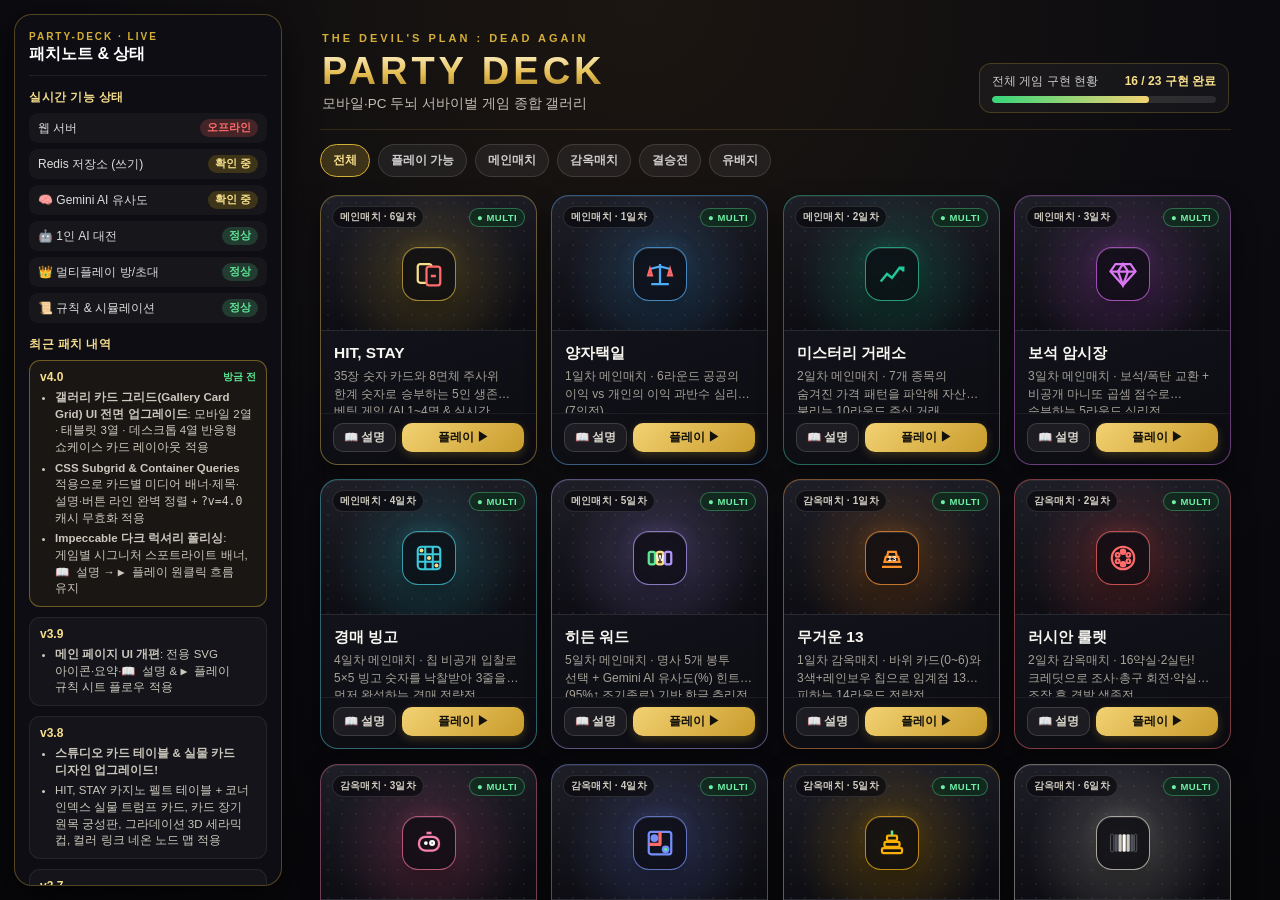
==== commit e41153b3: "v4.0: Editorial Gallery Card Grid (Subgrid + Container Queries + Cache Busting)" ====
--- a/static/index.html
+++ b/static/index.html
@@ -1,8 +1,10 @@
 <!DOCTYPE html>
 <html lang="ko">
+
 <head>
   <meta charset="UTF-8" />
-  <meta name="viewport" content="width=device-width, initial-scale=1.0, maximum-scale=1.0, user-scalable=no, viewport-fit=cover" />
+  <meta name="viewport"
+    content="width=device-width, initial-scale=1.0, maximum-scale=1.0, user-scalable=no, viewport-fit=cover" />
   <meta name="theme-color" content="#0a0a0f" />
   <meta name="description" content="5인 생존 베팅 카드 게임 HIT, STAY — 1인 AI 대전 & 친구 초대 실시간 멀티플레이" />
   <meta property="og:title" content="Party Deck — HIT, STAY" />
@@ -10,9 +12,10 @@
   <meta property="og:type" content="website" />
   <link rel="icon" type="image/svg+xml" href="/static/favicon.svg" />
   <link rel="apple-touch-icon" href="/static/favicon.svg" />
-  <title>Party Deck — HIT, STAY</title>
-  <link rel="stylesheet" href="/static/style.css" />
+  <title>Party Deck — THE DEVIL'S PLAN</title>
+  <link rel="stylesheet" href="/static/style.css?v=4.0" />
 </head>
+
 <body>
   <!-- LEFT PATCH NOTES & LIVE STATUS PANEL -->
   <button id="btn-patch-toggle" class="patch-fab" type="button">📋 패치노트</button>
@@ -42,10 +45,17 @@
       <div class="patch-sec-title">최근 패치 내역</div>
       <div class="patch-notes">
         <div class="patch-item latest">
-          <div class="patch-ver">v3.9 <span>방금 전</span></div>
-          <ul>
-            <li><strong>메인 페이지 UI 전면 개편</strong>: 한눈에 들어오는 <strong>가로형 앱 카드 리스트</strong> (좌측 전용 SVG 아이콘 · 중앙 타이틀/요약 · 우측 <code>📖 설명</code> &amp; <code>▶ 플레이</code>)</li>
-            <li>모든 게임 카드에서 <strong>룰 설명 시트 → 바로 플레이하기</strong>로 자연스럽게 이어지는 플로우 적용</li>
+          <div class="patch-ver">v4.0 <span>방금 전</span></div>
+          <ul>
+            <li><strong>갤러리 카드 그리드(Gallery Card Grid) UI 전면 업그레이드</strong>: 모바일 2열 · 태블릿 3열 · 데스크톱 4열 반응형 쇼케이스 카드 레이아웃 적용</li>
+            <li><strong>CSS Subgrid &amp; Container Queries</strong> 적용으로 카드별 미디어 배너·제목·설명·버튼 라인 완벽 정렬 + <code>?v=4.0</code> 캐시 무효화 적용</li>
+            <li><strong>Impeccable 다크 럭셔리 폴리싱</strong>: 게임별 시그니처 스포트라이트 배너, <code>📖 설명</code> → <code>▶ 플레이</code> 원클릭 흐름 유지</li>
+          </ul>
+        </div>
+        <div class="patch-item">
+          <div class="patch-ver">v3.9</div>
+          <ul>
+            <li><strong>메인 페이지 UI 개편</strong>: 전용 SVG 아이콘·요약·<code>📖 설명</code> &amp; <code>▶ 플레이</code> 규칙 시트 플로우 적용</li>
           </ul>
         </div>
         <div class="patch-item">
@@ -59,26 +69,35 @@
           <div class="patch-ver">v3.7</div>
           <ul>
             <li><strong>결승 1회전 〈카드 장기〉 원작 룰 전면 수정!</strong> (5×5 보드 · 큰 말1+작은 말3 · 5종 동물 행마카드 순서 배치 · 후공 첫 4장 예외 룰)</li>
-            <li><strong>결승 2회전 〈컬러 링크〉 원작 룰 전면 수정!</strong> (6×6 보드 · 5색 쌍 배치 · <strong>🚨 불가능 선언</strong> &amp; <strong>겹침 금지 + 길이 6칸↑ 경로 증명</strong>)</li>
+            <li><strong>결승 2회전 〈컬러 링크〉 원작 룰 전면 수정!</strong> (6×6 보드 · 5색 쌍 배치 · <strong>🚨 불가능 선언</strong> &amp;
+              <strong>겹침 금지 + 길이 6칸↑ 경로 증명</strong>)
+            </li>
           </ul>
         </div>
         <div class="patch-item">
           <div class="patch-ver">v3.6</div>
           <ul>
-            <li><strong>〈그라데이션〉 원작 룰 전면 수정!</strong> (<code>⬛검정-▪️진회색-▫️상아색-⬜흰색-▫️상아색-▪️진회색-⬛검정</code> 대칭 7통 · 오름차순·총합≤30 배치 · 통 색상만 공개되는 1:1 블러핑 심리전)</li>
+            <li><strong>〈그라데이션〉 원작 룰 전면 수정!</strong> (<code>⬛검정-▪️진회색-▫️상아색-⬜흰색-▫️상아색-▪️진회색-⬛검정</code> 대칭 7통 ·
+              오름차순·총합≤30 배치 · 통 색상만 공개되는 1:1 블러핑 심리전)</li>
           </ul>
         </div>
         <div class="patch-item">
           <div class="patch-ver">v3.5</div>
           <ul>
-            <li><strong>AI 4단계 개별 난이도 설정</strong> 추가 (<code>🌱쉬움</code> · <code>⚖️보통</code> · <code>🔥고수</code> · <code>😈악마</code> — 대기실에서 AI마다 개별 클릭 변경 가능!)</li>
-            <li><strong>4개 게임 추가 멀티플레이 구현</strong>: <code>그라데이션</code> · <code>카드 장기</code> · <code>컬러 링크</code> · <code>비밀 코드</code> (<strong>16 / 23 · 70%</strong> 달성!)</li>
+            <li><strong>AI 4단계 개별 난이도 설정</strong> 추가 (<code>🌱쉬움</code> · <code>⚖️보통</code> · <code>🔥고수</code> ·
+              <code>😈악마</code> — 대기실에서 AI마다 개별 클릭 변경 가능!)
+            </li>
+            <li><strong>4개 게임 추가 멀티플레이 구현</strong>: <code>그라데이션</code> · <code>카드 장기</code> · <code>컬러 링크</code> ·
+              <code>비밀 코드</code> (<strong>16 / 23 · 70%</strong> 달성!)
+            </li>
           </ul>
         </div>
         <div class="patch-item">
           <div class="patch-ver">v3.4</div>
           <ul>
-            <li><strong>〈미스터리 거래소〉 PRO 업그레이드</strong>: <code>🏛️ 데블스 원작 룰</code> vs <code>🎲 랜덤 룰 섞기</code> 선택 + 종목별 <strong>비밀 룰 네모 가림(🔒) → 매 라운드 1개씩 공개</strong> + 실제 주가 히스토리 꺾은선 차트</li>
+            <li><strong>〈미스터리 거래소〉 PRO 업그레이드</strong>: <code>🏛️ 데블스 원작 룰</code> vs <code>🎲 랜덤 룰 섞기</code> 선택 + 종목별
+              <strong>비밀 룰 네모 가림(🔒) → 매 라운드 1개씩 공개</strong> + 실제 주가 히스토리 꺾은선 차트
+            </li>
             <li><strong>〈히든 워드〉 Gemini 2.5 Flash 한국어 3축 관계 AI</strong> 활성화 (<code>thinkingBudget: 0</code>)</li>
           </ul>
         </div>
@@ -92,7 +111,8 @@
         <div class="patch-item">
           <div class="patch-ver">v3.2</div>
           <ul>
-            <li><strong>4·5일차 4개 게임 일괄 멀티플레이 구현!</strong> (<code>경매 빙고</code> · <code>벽바둑 2</code> · <code>히든 워드</code> · <code>수식의 탑</code>)</li>
+            <li><strong>4·5일차 4개 게임 일괄 멀티플레이 구현!</strong> (<code>경매 빙고</code> · <code>벽바둑 2</code> · <code>히든 워드</code>
+              · <code>수식의 탑</code>)</li>
             <li>각 게임 전용 SVG 아이콘·시그니처 테마·보드 그래픽 적용 · <strong>12 / 23 (52%)</strong> 돌파!</li>
           </ul>
         </div>
@@ -100,14 +120,16 @@
           <div class="patch-ver">v3.1</div>
           <ul>
             <li><strong>게임별 전용 SVG 엠블럼 &amp; 시그니처 컬러 테마</strong> 전면 적용</li>
-            <li><strong>러시안 룰렛 원형 16약실 리볼버 실린더 SVG</strong> · <strong>미스터리 거래소 미니 주가 차트</strong> · <strong>무거운 13 위험 게이지</strong> · <strong>양자택일 과반수 줄다리기 바</strong> · <strong>보석 암시장 컷팅 주얼 카드</strong> 적용</li>
+            <li><strong>러시안 룰렛 원형 16약실 리볼버 실린더 SVG</strong> · <strong>미스터리 거래소 미니 주가 차트</strong> · <strong>무거운 13 위험
+                게이지</strong> · <strong>양자택일 과반수 줄다리기 바</strong> · <strong>보석 암시장 컷팅 주얼 카드</strong> 적용</li>
           </ul>
         </div>
         <div class="patch-item">
           <div class="patch-ver">v3.0</div>
           <ul>
             <li><strong>구현된 8개 게임 전체 멀티플레이(100%) 지원!</strong></li>
-            <li><code>양자택일·무거운13·미스터리거래소·러시안룰렛·보석암시장·돼지저금통</code> 모두 방 코드/초대 링크(<code>?mp_room=</code>)·AI 추가/제거·7일 저장·새로고침 복구 지원</li>
+            <li><code>양자택일·무거운13·미스터리거래소·러시안룰렛·보석암시장·돼지저금통</code> 모두 방 코드/초대 링크(<code>?mp_room=</code>)·AI 추가/제거·7일
+              저장·새로고침 복구 지원</li>
           </ul>
         </div>
         <div class="patch-item">
@@ -134,14 +156,16 @@
         <div class="patch-item">
           <div class="patch-ver">v2.3</div>
           <ul>
-            <li><strong>결승전 3회전 〈수식 신호등〉</strong> 구현 완료! (9칸 등식 추리 · <code>^</code> 제곱 포함 · 🟩🟨🟥 신호등 판정 · 솔로 &amp; 결승 1:1 AI 대결)</li>
+            <li><strong>결승전 3회전 〈수식 신호등〉</strong> 구현 완료! (9칸 등식 추리 · <code>^</code> 제곱 포함 · 🟩🟨🟥 신호등 판정 · 솔로 &amp; 결승
+              1:1 AI 대결)</li>
             <li>Party Deck 구현 현황 <strong>6 / 23</strong> 달성!</li>
           </ul>
         </div>
         <div class="patch-item">
           <div class="patch-ver">v2.2</div>
           <ul>
-            <li><strong>HIT, STAY 레이즈 한도 원작 룰 적용</strong> — 5칩 제한 해제, 최소 칩 보유자 잔액까지 자유 슬라이더 &amp; <strong>최대/올인</strong> 베팅 지원</li>
+            <li><strong>HIT, STAY 레이즈 한도 원작 룰 적용</strong> — 5칩 제한 해제, 최소 칩 보유자 잔액까지 자유 슬라이더 &amp; <strong>최대/올인</strong>
+              베팅 지원</li>
           </ul>
         </div>
         <div class="patch-item">
@@ -269,15 +293,19 @@
     <!-- PARTY DECK GAME HUB (MAIN LANDING) -->
     <section id="screen-hub" class="screen active">
       <div class="hub-header">
-        <div class="eyebrow">THE DEVIL'S PLAN : DEAD AGAIN</div>
-        <h1 class="hub-title">PARTY DECK</h1>
-        <p class="brand-sub">모바일 두뇌 서바이벌 게임 종합 채널</p>
+        <div class="hub-brand-block">
+          <div class="eyebrow">THE DEVIL'S PLAN : DEAD AGAIN</div>
+          <h1 class="hub-title">PARTY DECK</h1>
+          <p class="brand-sub">모바일·PC 두뇌 서바이벌 게임 종합 갤러리</p>
+        </div>
         <div class="hub-progress-wrap">
           <div class="hub-progress-meta">
             <span>전체 게임 구현 현황</span>
-            <strong id="hub-progress-text">1 / 23 구현 완료</strong>
-          </div>
-          <div class="hub-progress-bar"><div id="hub-progress-fill" class="hub-progress-fill" style="width:4.3%"></div></div>
+            <strong id="hub-progress-text">16 / 23 구현 완료</strong>
+          </div>
+          <div class="hub-progress-bar">
+            <div id="hub-progress-fill" class="hub-progress-fill" style="width:70%"></div>
+          </div>
         </div>
       </div>
 
@@ -371,8 +399,10 @@
         </div>
         <div id="mp-host-bar" class="lobby-actions" style="margin-top:4px;">
           <div class="ai-manage-row">
-            <button id="btn-mp-add-ai" type="button" class="btn btn-outline btn-sm" style="flex:1;margin:0;">🤖 AI +1 추가</button>
-            <button id="btn-mp-rem-ai" type="button" class="btn btn-dark btn-sm" style="flex:1;margin:0;">AI -1 빼기</button>
+            <button id="btn-mp-add-ai" type="button" class="btn btn-outline btn-sm" style="flex:1;margin:0;">🤖 AI +1
+              추가</button>
+            <button id="btn-mp-rem-ai" type="button" class="btn btn-dark btn-sm" style="flex:1;margin:0;">AI -1
+              빼기</button>
           </div>
           <button id="btn-mp-start" type="button" class="btn btn-gold btn-lg">🚀 게임 시작하기</button>
         </div>
@@ -383,7 +413,8 @@
       </div>
 
       <!-- Playing / Done Dynamic View -->
-      <div id="mp-play-view" class="hidden" style="display:flex;flex-direction:column;gap:8px;flex:1;overflow:hidden;margin-top:6px;">
+      <div id="mp-play-view" class="hidden"
+        style="display:flex;flex-direction:column;gap:8px;flex:1;overflow:hidden;margin-top:6px;">
         <div class="d1-hud" style="margin:0;">
           <span class="round-pill" id="mp-hud-round">R1</span>
           <span class="phase-pill" id="mp-hud-mid">진행 중</span>
@@ -428,7 +459,8 @@
         <div id="gm-hand" class="h13-row"></div>
         <div class="h13-pick-label">2. 교환할 상대 선택 (마니또에게 보석을, 적에게 폭탄을!)</div>
         <div id="gm-targets" class="h13-row"></div>
-        <button type="button" id="btn-gm-trade" class="btn btn-gold" style="padding:11px;" disabled>🤝 교환 및 라운드 정산</button>
+        <button type="button" id="btn-gm-trade" class="btn btn-gold" style="padding:11px;" disabled>🤝 교환 및 라운드
+          정산</button>
       </div>
     </section>
 
@@ -479,34 +511,43 @@
       <!-- Friend 1:1 Setup / Waiting Panel -->
       <div id="fl-friend-box" class="glass-card hidden" style="padding:12px;gap:8px;margin-bottom:6px;">
         <div id="fl-friend-entry">
-          <button id="btn-fl-resume" type="button" class="btn btn-resume hidden" style="width:100%;margin-bottom:8px;padding:9px;">
+          <button id="btn-fl-resume" type="button" class="btn btn-resume hidden"
+            style="width:100%;margin-bottom:8px;padding:9px;">
             <span>💾 진행 중인 방 이어하기</span>
             <small id="fl-resume-meta">방 코드 ----</small>
           </button>
           <div class="field-label" style="margin-bottom:6px;">👥 친구와 1:1 수식 신호등 대결</div>
           <div style="display:flex;gap:6px;margin-bottom:8px;">
-            <input id="fl-nick" class="text-input" style="padding:8px 10px;font-size:13px;" maxlength="12" placeholder="내 닉네임" value="민우" />
-            <button type="button" id="btn-fl-create" class="btn btn-gold" style="padding:8px 12px;font-size:12.5px;white-space:nowrap;">👑 방 만들기</button>
+            <input id="fl-nick" class="text-input" style="padding:8px 10px;font-size:13px;" maxlength="12"
+              placeholder="내 닉네임" value="민우" />
+            <button type="button" id="btn-fl-create" class="btn btn-gold"
+              style="padding:8px 12px;font-size:12.5px;white-space:nowrap;">👑 방 만들기</button>
           </div>
           <div style="display:flex;gap:6px;">
-            <input id="fl-code-in" class="text-input code-input" style="padding:8px 10px;font-size:13px;" maxlength="4" placeholder="방 코드 4자리" />
-            <button type="button" id="btn-fl-join" class="btn btn-dark" style="padding:8px 14px;font-size:12.5px;white-space:nowrap;">입장</button>
+            <input id="fl-code-in" class="text-input code-input" style="padding:8px 10px;font-size:13px;" maxlength="4"
+              placeholder="방 코드 4자리" />
+            <button type="button" id="btn-fl-join" class="btn btn-dark"
+              style="padding:8px 14px;font-size:12.5px;white-space:nowrap;">입장</button>
           </div>
           <div id="fl-friend-err" class="error-msg hidden" style="margin-top:6px;"></div>
         </div>
-        <div id="fl-friend-wait" class="hidden" style="text-align:center;display:flex;flex-direction:column;gap:6px;align-items:center;">
+        <div id="fl-friend-wait" class="hidden"
+          style="text-align:center;display:flex;flex-direction:column;gap:6px;align-items:center;">
           <div class="role-banner host">👑 방장 대기 중 · 코드 <strong id="fl-wait-code">----</strong></div>
           <p class="muted" style="font-size:12px;">친구가 입장하면 각자 상대가 맞힐 9칸 비밀 수식을 출제합니다!</p>
           <div style="display:flex;gap:6px;">
             <button type="button" id="btn-fl-copy-code" class="btn btn-dark btn-sm" style="margin:0;">📋 코드 복사</button>
-            <button type="button" id="btn-fl-copy-link" class="btn btn-outline btn-sm" style="margin:0;">🔗 초대 링크 복사</button>
+            <button type="button" id="btn-fl-copy-link" class="btn btn-outline btn-sm" style="margin:0;">🔗 초대 링크
+              복사</button>
           </div>
         </div>
         <div id="fl-friend-setup" class="hidden" style="display:flex;flex-direction:column;gap:8px;align-items:center;">
           <div class="role-banner host" id="fl-setup-status">🔐 상대가 맞힐 내 9칸 비밀 수식을 출제하세요!</div>
           <div style="display:flex;gap:6px;width:100%;">
-            <button type="button" id="btn-fl-rand-secret" class="btn btn-outline btn-sm" style="flex:1;margin:0;">🎲 추천 수식 자동 입력</button>
-            <button type="button" id="btn-fl-confirm-secret" class="btn btn-gold btn-sm" style="flex:1;margin:0;">✅ 내 수식 출제 완료</button>
+            <button type="button" id="btn-fl-rand-secret" class="btn btn-outline btn-sm" style="flex:1;margin:0;">🎲 추천
+              수식 자동 입력</button>
+            <button type="button" id="btn-fl-confirm-secret" class="btn btn-gold btn-sm" style="flex:1;margin:0;">✅ 내 수식
+              출제 완료</button>
           </div>
           <div id="fl-setup-err" class="error-msg hidden" style="width:100%;"></div>
         </div>
@@ -556,7 +597,8 @@
       <div id="ex-stocks" class="ex-stocks-list"></div>
       <div class="ex-footer">
         <div id="ex-rank" class="ex-rank-strip"></div>
-        <button type="button" id="btn-ex-next" class="btn btn-gold" style="padding:11px;width:100%;">📈 장 마감 · 다음 라운드</button>
+        <button type="button" id="btn-ex-next" class="btn btn-gold" style="padding:11px;width:100%;">📈 장 마감 · 다음
+          라운드</button>
       </div>
     </section>
 
@@ -569,7 +611,8 @@
       <div class="d1-hud">
         <span class="round-pill" id="rr-aim">🎯 조준: 나</span>
         <span class="phase-pill" id="rr-swap-gauge">조작 게이지 0/6</span>
-        <span class="chip-pill" style="font-size:12px;">크레딧 <strong id="rr-credits" style="color:#f7df8c;">10</strong></span>
+        <span class="chip-pill" style="font-size:12px;">크레딧 <strong id="rr-credits"
+            style="color:#f7df8c;">10</strong></span>
       </div>
 
       <div id="rr-players" class="rr-players-row"></div>
@@ -635,7 +678,8 @@
       <div class="d1-hud">
         <span class="round-pill" id="h13-round">R1 / 14</span>
         <span class="phase-pill" id="h13-refill">세트 1 (R1~7)</span>
-        <span class="chip-pill" style="font-size:12px;">내 벌점 <strong id="h13-my-pen" style="color:#ff6b6b;">0</strong></span>
+        <span class="chip-pill" style="font-size:12px;">내 벌점 <strong id="h13-my-pen"
+            style="color:#ff6b6b;">0</strong></span>
       </div>
 
       <!-- 3 Pedestals -->
@@ -659,7 +703,8 @@
           <button type="button" class="rb-target" data-color="green">🟢 초록에 올리기</button>
           <button type="button" class="rb-target" data-color="blue">🔵 파랑에 올리기</button>
         </div>
-        <button type="button" id="btn-h13-submit" class="btn btn-gold" style="padding:11px;" disabled>선택 완료 · 동시 제출</button>
+        <button type="button" id="btn-h13-submit" class="btn btn-gold" style="padding:11px;" disabled>선택 완료 · 동시
+          제출</button>
       </div>
     </section>
 
@@ -750,8 +795,10 @@
 
       <div id="host-controls" class="lobby-actions hidden">
         <div class="ai-manage-row">
-          <button type="button" id="btn-add-ai" class="btn btn-outline btn-sm" style="flex:1;margin:0;">🤖 AI +1 추가</button>
-          <button type="button" id="btn-remove-ai" class="btn btn-dark btn-sm" style="flex:1;margin:0;">AI -1 빼기</button>
+          <button type="button" id="btn-add-ai" class="btn btn-outline btn-sm" style="flex:1;margin:0;">🤖 AI +1
+            추가</button>
+          <button type="button" id="btn-remove-ai" class="btn btn-dark btn-sm" style="flex:1;margin:0;">AI -1
+            빼기</button>
         </div>
         <button id="btn-start-multi" class="btn btn-gold btn-lg">🚀 게임 시작하기</button>
         <div id="host-start-hint" class="muted center-text hidden">친구를 초대하거나 AI를 1명 이상 추가해 주세요 (최소 2인)</div>
@@ -838,12 +885,19 @@
             <div class="guide-slide">
               <div class="slide-eyebrow">STEP 1 / 4 · 9칸 등식 조건</div>
               <h3 class="slide-title">숨겨진 9칸 수식을 맞히세요</h3>
-              <p class="slide-desc">정답은 숫자(<code>0~9</code>)와 기호(<code>+ - × ÷ ^ =</code>)로 이루어진 <strong>정확히 9칸짜리 등식</strong>입니다. 연산 순서는 <strong>제곱(^) → ×÷ → +-</strong>이며, <code>0</code>으로 시작하는 수는 없습니다.</p>
+              <p class="slide-desc">정답은 숫자(<code>0~9</code>)와 기호(<code>+ - × ÷ ^ =</code>)로 이루어진 <strong>정확히 9칸짜리
+                  등식</strong>입니다. 연산 순서는 <strong>제곱(^) → ×÷ → +-</strong>이며, <code>0</code>으로 시작하는 수는 없습니다.</p>
               <div class="sim-stage">
                 <div class="fl-row" style="width:100%;">
-                  <div class="fl-cell g">2</div><div class="fl-cell g">^</div><div class="fl-cell g">5</div>
-                  <div class="fl-cell g">+</div><div class="fl-cell g">1</div><div class="fl-cell g">8</div>
-                  <div class="fl-cell g">=</div><div class="fl-cell g">5</div><div class="fl-cell g">0</div>
+                  <div class="fl-cell g">2</div>
+                  <div class="fl-cell g">^</div>
+                  <div class="fl-cell g">5</div>
+                  <div class="fl-cell g">+</div>
+                  <div class="fl-cell g">1</div>
+                  <div class="fl-cell g">8</div>
+                  <div class="fl-cell g">=</div>
+                  <div class="fl-cell g">5</div>
+                  <div class="fl-cell g">0</div>
                 </div>
                 <div class="muted" style="font-size:12px;">예시: 2⁵ + 18 = 32 + 18 = 50 (총 9칸!)</div>
               </div>
@@ -854,13 +908,22 @@
             <div class="guide-slide">
               <div class="slide-eyebrow">STEP 2 / 4 · 🟩🟨🟥 신호등 판정</div>
               <h3 class="slide-title">색깔 힌트로 자리와 개수를 추리</h3>
-              <p class="slide-desc">제출한 9칸마다 신호등이 켜집니다. 정답에 있는 개수보다 <strong>초과해서 적은 중복 문자</strong>는 <strong>빨간불</strong>로 표시됩니다!</p>
+              <p class="slide-desc">제출한 9칸마다 신호등이 켜집니다. 정답에 있는 개수보다 <strong>초과해서 적은 중복 문자</strong>는
+                <strong>빨간불</strong>로 표시됩니다!
+              </p>
               <div class="sim-stage" style="gap:8px;">
-                <div style="font-size:11.5px;color:#bbb;">정답이 <strong>2^5+18=50</strong> 일 때 <strong>2^4+55=71</strong> 제출 시:</div>
+                <div style="font-size:11.5px;color:#bbb;">정답이 <strong>2^5+18=50</strong> 일 때 <strong>2^4+55=71</strong>
+                  제출 시:</div>
                 <div class="fl-row" style="width:100%;">
-                  <div class="fl-cell g">2</div><div class="fl-cell g">^</div><div class="fl-cell r">4</div>
-                  <div class="fl-cell g">+</div><div class="fl-cell y">5</div><div class="fl-cell y">5</div>
-                  <div class="fl-cell g">=</div><div class="fl-cell r">7</div><div class="fl-cell y">1</div>
+                  <div class="fl-cell g">2</div>
+                  <div class="fl-cell g">^</div>
+                  <div class="fl-cell r">4</div>
+                  <div class="fl-cell g">+</div>
+                  <div class="fl-cell y">5</div>
+                  <div class="fl-cell y">5</div>
+                  <div class="fl-cell g">=</div>
+                  <div class="fl-cell r">7</div>
+                  <div class="fl-cell y">1</div>
                 </div>
                 <div class="bet-tags">
                   <span class="btag" style="background:rgba(46,204,113,0.2);color:#5ee695;">🟩 자리+문자 일치</span>
@@ -877,9 +940,15 @@
               <p class="slide-desc">원작처럼 계산이 안 맞아도 <strong>9칸만 채우면 제출 가능</strong>합니다! 아래 버튼으로 더미 수식과 정답을 직접 테스트해보세요.</p>
               <div class="sim-stage">
                 <div id="fl-sim-row" class="fl-row" style="width:100%;">
-                  <div class="fl-cell">?</div><div class="fl-cell">?</div><div class="fl-cell">?</div>
-                  <div class="fl-cell">?</div><div class="fl-cell">?</div><div class="fl-cell">?</div>
-                  <div class="fl-cell">?</div><div class="fl-cell">?</div><div class="fl-cell">?</div>
+                  <div class="fl-cell">?</div>
+                  <div class="fl-cell">?</div>
+                  <div class="fl-cell">?</div>
+                  <div class="fl-cell">?</div>
+                  <div class="fl-cell">?</div>
+                  <div class="fl-cell">?</div>
+                  <div class="fl-cell">?</div>
+                  <div class="fl-cell">?</div>
+                  <div class="fl-cell">?</div>
                 </div>
                 <div id="fl-sim-msg" class="muted" style="font-size:12px;">버튼을 눌러 신호등 반응을 확인해보세요!</div>
                 <div class="sim-btn-row">
@@ -893,7 +962,8 @@
             <div class="guide-slide">
               <div class="slide-eyebrow">STEP 4 / 4 · 친구와 1:1 결승전</div>
               <h3 class="slide-title">초대 코드로 실시간 1:1 레이스!</h3>
-              <p class="slide-desc">상단 <strong>👥 친구 1:1</strong> 탭에서 <strong>방 만들기</strong>를 누르면 4자리 코드와 초대 링크가 생성됩니다. 서로 다른 9칸 수식을 두고 <strong>먼저 9칸 모두 초록불</strong>을 켜는 사람이 우승합니다!</p>
+              <p class="slide-desc">상단 <strong>👥 친구 1:1</strong> 탭에서 <strong>방 만들기</strong>를 누르면 4자리 코드와 초대 링크가 생성됩니다.
+                서로 다른 9칸 수식을 두고 <strong>먼저 9칸 모두 초록불</strong>을 켜는 사람이 우승합니다!</p>
               <div class="sim-stage">
                 <div class="fl-ai-bar" style="width:100%;margin:0;">
                   <span>🔥 친구 실시간 현황</span>
@@ -972,7 +1042,9 @@
             <div class="guide-slide">
               <div class="slide-eyebrow">STEP 1 / 6 · 목표 &amp; 카드 구성</div>
               <h3 class="slide-title">35장 숫자 카드로 한계에 도전</h3>
-              <p class="slide-desc">카드 합이 <strong>한계 숫자 이하</strong>이면서 가장 가까운 사람이 팟(Pot)을 독식합니다. 칩이 0개가 되면 즉시 <strong>탈락</strong>하며 최후 1인이 우승합니다. (높은 숫자일수록 장수가 적고, <strong>-1 카드 7장</strong> 포함)</p>
+              <p class="slide-desc">카드 합이 <strong>한계 숫자 이하</strong>이면서 가장 가까운 사람이 팟(Pot)을 독식합니다. 칩이 0개가 되면 즉시
+                <strong>탈락</strong>하며 최후 1인이 우승합니다. (높은 숫자일수록 장수가 적고, <strong>-1 카드 7장</strong> 포함)
+              </p>
               <div class="sim-deck-grid">
                 <div class="sim-mini rare"><span class="n">7</span><span class="c">1장</span></div>
                 <div class="sim-mini rare"><span class="n">6</span><span class="c">2장</span></div>
@@ -990,16 +1062,32 @@
             <div class="guide-slide">
               <div class="slide-eyebrow">STEP 2 / 6 · 한계 숫자 &amp; 1장 공개</div>
               <h3 class="slide-title">주사위를 굴리고 1장을 공개하세요</h3>
-              <p class="slide-desc"><strong>선(⭐)</strong>은 매 라운드 시계 방향으로 이동합니다. <strong>매 라운드마다</strong> 8면체 주사위(5~12)로 한계 숫자가 새로 정해지며, 기본 베팅(R1~2: 1칩, R3~4: 2칩…) 후 3장 중 <strong>1장을 공개</strong>합니다.</p>
+              <p class="slide-desc"><strong>선(⭐)</strong>은 매 라운드 시계 방향으로 이동합니다. <strong>매 라운드마다</strong> 8면체 주사위(5~12)로
+                한계 숫자가 새로 정해지며, 기본 베팅(R1~2: 1칩, R3~4: 2칩…) 후 3장 중 <strong>1장을 공개</strong>합니다.</p>
               <div class="sim-stage">
                 <div class="sim-dice-row">
                   <div class="sim-dice" id="sim-dice-val">10</div>
                   <button type="button" class="sim-btn" id="btn-sim-dice">🎲 주사위 굴리기</button>
                 </div>
                 <div class="sim-flip-row" id="sim-flip-row">
-                  <div class="flip-card" data-val="5"><div class="flip-inner"><div class="flip-front">5<small>터치해 공개</small></div><div class="flip-back">5<small>공개됨!</small></div></div></div>
-                  <div class="flip-card" data-val="4"><div class="flip-inner"><div class="flip-front">4<small>터치해 공개</small></div><div class="flip-back">4<small>공개됨!</small></div></div></div>
-                  <div class="flip-card" data-val="-1"><div class="flip-inner"><div class="flip-front minus">-1<small>터치해 공개</small></div><div class="flip-back minus">-1<small>공개됨!</small></div></div></div>
+                  <div class="flip-card" data-val="5">
+                    <div class="flip-inner">
+                      <div class="flip-front">5<small>터치해 공개</small></div>
+                      <div class="flip-back">5<small>공개됨!</small></div>
+                    </div>
+                  </div>
+                  <div class="flip-card" data-val="4">
+                    <div class="flip-inner">
+                      <div class="flip-front">4<small>터치해 공개</small></div>
+                      <div class="flip-back">4<small>공개됨!</small></div>
+                    </div>
+                  </div>
+                  <div class="flip-card" data-val="-1">
+                    <div class="flip-inner">
+                      <div class="flip-front minus">-1<small>터치해 공개</small></div>
+                      <div class="flip-back minus">-1<small>공개됨!</small></div>
+                    </div>
+                  </div>
                 </div>
               </div>
             </div>
@@ -1008,7 +1096,9 @@
             <div class="guide-slide">
               <div class="slide-eyebrow">STEP 3 / 6 · 1차 &amp; 2차 베팅</div>
               <h3 class="slide-title">심리전으로 칩을 불리세요</h3>
-              <p class="slide-desc">선부터 시계 방향으로 베팅합니다. <strong>최소 칩 보유자의 총 잔액</strong>을 넘는 베팅은 불가하며, 1명을 남기고 전원 <strong>포기(Fold)</strong>하면 즉시 팟을 획득합니다.</p>
+              <p class="slide-desc">선부터 시계 방향으로 베팅합니다. <strong>최소 칩 보유자의 총 잔액</strong>을 넘는 베팅은 불가하며, 1명을 남기고 전원
+                <strong>포기(Fold)</strong>하면 즉시 팟을 획득합니다.
+              </p>
               <div class="sim-stage">
                 <div class="bet-anim-box">
                   <div class="bet-actor">나 <span class="chip-fly">🪙 +3</span></div>
@@ -1027,7 +1117,8 @@
             <div class="guide-slide">
               <div class="slide-eyebrow">STEP 4 / 6 · HIT / STAY 체험</div>
               <h3 class="slide-title">버스트 위기! HIT 할까요?</h3>
-              <p class="slide-desc"><strong>HIT</strong>으로 뽑은 카드는 <strong>전체 공개</strong>되며, 전원 <strong>STAY</strong>하거나 덱이 소진될 때까지 반복됩니다. 현재 <strong>11(버스트)</strong>! <strong>HIT</strong>을 눌러 <code>-1</code>로 생존해보세요.</p>
+              <p class="slide-desc"><strong>HIT</strong>으로 뽑은 카드는 <strong>전체 공개</strong>되며, 전원 <strong>STAY</strong>하거나
+                덱이 소진될 때까지 반복됩니다. 현재 <strong>11(버스트)</strong>! <strong>HIT</strong>을 눌러 <code>-1</code>로 생존해보세요.</p>
               <div class="sim-stage">
                 <div class="sim-status-bar">
                   <span>한계: <strong>10</strong></span>
@@ -1050,7 +1141,8 @@
             <div class="guide-slide">
               <div class="slide-eyebrow">STEP 5 / 6 · 승패 &amp; 동점 규칙</div>
               <h3 class="slide-title">동점이면 카드 수가 많은 쪽이 승!</h3>
-              <p class="slide-desc">한계 이하 동점 시 <strong>보유 카드 장수가 많은 쪽</strong>이 승리하며, 장수까지 같으면 팟을 나눕니다. <strong>전원 버스트</strong> 시에는 팟이 다음 라운드로 이월됩니다.</p>
+              <p class="slide-desc">한계 이하 동점 시 <strong>보유 카드 장수가 많은 쪽</strong>이 승리하며, 장수까지 같으면 팟을 나눕니다. <strong>전원
+                  버스트</strong> 시에는 팟이 다음 라운드로 이월됩니다.</p>
               <div class="sim-stage">
                 <div class="tie-compare">
                   <div class="tie-side win">
@@ -1076,11 +1168,13 @@
               <div class="sim-stage">
                 <div class="auto-sim-head">
                   <span id="auto-phase-badge" class="round-pill">대기 중</span>
-                  <span class="pot-label" style="color:#5ee695;font-weight:800;">POT <span id="auto-pot">4</span> · 한계 10</span>
+                  <span class="pot-label" style="color:#5ee695;font-weight:800;">POT <span id="auto-pot">4</span> · 한계
+                    10</span>
                 </div>
                 <div class="auto-players" id="auto-players"></div>
                 <div class="auto-log" id="auto-log">▶ 아래 재생 버튼을 눌러 시뮬레이션을 시작하세요</div>
-                <button type="button" class="btn btn-gold" id="btn-auto-sim" style="padding:10px;width:100%;">▶ 1라운드 자동 시뮬레이션 재생</button>
+                <button type="button" class="btn btn-gold" id="btn-auto-sim" style="padding:10px;width:100%;">▶ 1라운드 자동
+                  시뮬레이션 재생</button>
               </div>
             </div>
           </div>
@@ -1095,11 +1189,12 @@
     </div>
   </div>
 
-  <script src="/static/app.js"></script>
-  <script src="/static/games_day1.js"></script>
-  <script src="/static/games_day2.js"></script>
-  <script src="/static/games_day3.js"></script>
-  <script src="/static/games_final.js"></script>
-  <script src="/static/mp_hub.js"></script>
+  <script src="/static/app.js?v=4.0"></script>
+  <script src="/static/games_day1.js?v=4.0"></script>
+  <script src="/static/games_day2.js?v=4.0"></script>
+  <script src="/static/games_day3.js?v=4.0"></script>
+  <script src="/static/games_final.js?v=4.0"></script>
+  <script src="/static/mp_hub.js?v=4.0"></script>
 </body>
-</html>
+
+</html>
--- a/static/style.css
+++ b/static/style.css
@@ -2745,116 +2745,355 @@
 }
 
 /* =========================================================================
-   v3.9 IMPECCABLE HORIZONTAL APP-CARD MAIN HUB & RULE-TO-PLAY FLOW
+   v4.0 EDITORIAL GALLERY CARD GRID (SUBGRID + CONTAINER QUERIES + IMPECCABLE)
    ========================================================================= */
+
+/* Expand #app cleanly on tablet & desktop when viewing the Main Hub gallery */
+#screen-hub {
+  scrollbar-gutter: stable;
+  overscroll-behavior: contain;
+}
+
+@media (min-width: 720px) {
+  #app:has(#screen-hub.active) {
+    max-width: 920px;
+  }
+  #screen-hub {
+    padding-inline: 22px;
+  }
+  #screen-hub .hub-header {
+    display: flex;
+    align-items: flex-end;
+    justify-content: space-between;
+    gap: 20px;
+    text-align: left;
+    padding: 18px 2px 16px;
+    border-bottom: 1px solid rgba(212, 175, 55, 0.16);
+    margin-bottom: 14px;
+  }
+  #screen-hub .hub-title {
+    font-size: 38px;
+    margin-bottom: 2px;
+  }
+  #screen-hub .hub-progress-wrap {
+    margin-top: 0;
+    min-inline-size: 250px;
+    max-inline-size: 300px;
+    flex-shrink: 0;
+  }
+  #screen-hub .hub-tabs {
+    flex-wrap: wrap;
+    flex-wrap: balance;
+    overflow-x: visible;
+    padding-bottom: 4px;
+    margin-bottom: 14px;
+    gap: 8px;
+  }
+}
+
+@media (min-width: 1020px) {
+  #app:has(#screen-hub.active) {
+    max-width: min(1120px, calc(100% - 310px));
+    margin-inline-start: 298px;
+    margin-inline-end: auto;
+  }
+}
+
 .hub-games-grid {
-  display: flex;
-  flex-direction: column;
-  gap: 9px;
-  padding-bottom: 24px;
-}
-.hub-row-card {
-  width: 100%;
-  background: linear-gradient(135deg, rgba(22, 22, 31, 0.96) 0%, rgba(12, 12, 18, 0.98) 100%);
-  border: 1px solid rgba(255, 255, 255, 0.1);
-  border-radius: 16px;
-  padding: 12px 13px;
-  display: flex;
-  align-items: center;
-  gap: 12px;
-  cursor: pointer;
+  display: grid;
+  grid-template-columns: repeat(2, minmax(0, 1fr));
+  gap: 10px;
+  padding-bottom: 28px;
+  inline-size: 100%;
+}
+
+@media (min-width: 600px) {
+  .hub-games-grid {
+    grid-template-columns: repeat(auto-fill, minmax(215px, 1fr));
+    gap: 14px;
+  }
+}
+
+.hub-card {
+  container: hub-card / inline-size;
+  grid-row: span 4;
+  display: grid;
+  /* Same-cascade fallback before subgrid */
+  grid-template-rows: auto auto 1fr auto;
+  grid-template-rows: subgrid;
+  row-gap: 0;
   position: relative;
-  overflow: hidden;
-  transition: transform 0.1s ease, border-color 0.15s ease, box-shadow 0.15s ease;
-}
-.hub-row-card:active { transform: scale(0.985); }
-.hub-row-card.playable {
-  border-color: color-mix(in srgb, var(--tile-accent, #d4af37) 48%, rgba(255,255,255,0.12));
-  box-shadow: 0 6px 18px rgba(0, 0, 0, 0.42);
-}
-.hub-row-card.playable::before {
-  content: "";
-  position: absolute;
-  left: 0; top: 0; bottom: 0;
-  width: 3.5px;
-  background: var(--tile-accent, #d4af37);
-}
-.hub-row-card:not(.playable) {
+  border-radius: 18px;
+  background: linear-gradient(160deg, rgba(24, 24, 34, 0.96) 0%, rgba(11, 11, 17, 0.99) 100%);
+  border: 1px solid rgba(255, 255, 255, 0.09);
+  overflow: clip;
+  transition: transform 0.16s cubic-bezier(0.22, 1, 0.36, 1), border-color 0.18s ease, box-shadow 0.2s ease;
+}
+
+.hub-card.playable {
+  border-color: color-mix(in srgb, var(--tile-accent, #d4af37) 38%, rgba(255, 255, 255, 0.1));
+  box-shadow: 0 10px 24px rgba(0, 0, 0, 0.42), inset 0 1px 0 rgba(255, 255, 255, 0.06);
+}
+
+.hub-card.upcoming {
   opacity: 0.62;
-}
-.hub-row-icon {
-  width: 46px;
-  height: 46px;
-  border-radius: 13px;
-  background: rgba(0, 0, 0, 0.5);
-  border: 1.5px solid var(--tile-accent, rgba(255, 255, 255, 0.16));
-  display: flex;
-  align-items: center;
-  justify-content: center;
-  flex-shrink: 0;
-  box-shadow: inset 0 1px 0 rgba(255, 255, 255, 0.1);
-}
-.hub-row-icon svg {
-  width: 24px;
-  height: 24px;
-}
-.hub-row-mid {
-  flex: 1;
-  min-width: 0;
-  display: flex;
-  flex-direction: column;
-  gap: 3px;
-  text-align: left;
-}
-.hub-row-title {
-  font-size: 16px;
-  font-weight: 900;
-  color: #fff;
-  display: flex;
-  align-items: center;
+  filter: saturate(0.75);
+}
+
+@media (hover: hover) {
+  .hub-card:has(.hub-card-trigger:hover),
+  .hub-card:hover {
+    transform: translateY(-3px);
+    border-color: color-mix(in srgb, var(--tile-accent, #d4af37) 72%, rgba(255, 255, 255, 0.22));
+    box-shadow: 0 14px 30px rgba(0, 0, 0, 0.55), 0 0 0 1px color-mix(in srgb, var(--tile-accent, #d4af37) 26%, transparent);
+  }
+}
+
+.hub-card:active {
+  transform: scale(0.985);
+}
+
+.hub-card:has(.hub-card-trigger:focus-visible) {
+  outline: 2px solid var(--gold-bright);
+  outline-offset: 2px;
+}
+
+/* 1. Media Stage */
+.hub-card-media {
+  position: relative;
+  aspect-ratio: 16 / 10;
+  inline-size: 100%;
+  padding: 10px 11px;
+  display: flex;
+  flex-direction: column;
+  justify-content: space-between;
+  align-items: center;
+  background:
+    radial-gradient(circle at 50% 62%, color-mix(in srgb, var(--tile-accent, #d4af37) 24%, transparent) 0%, transparent 70%),
+    radial-gradient(rgba(255, 255, 255, 0.055) 1px, transparent 1px),
+    linear-gradient(180deg, rgba(255, 255, 255, 0.03) 0%, rgba(0, 0, 0, 0.28) 100%);
+  background-size: 100% 100%, 14px 14px, 100% 100%;
+  border-bottom: 1px solid rgba(255, 255, 255, 0.07);
+}
+
+.hub-card-top-meta {
+  inline-size: 100%;
+  display: flex;
+  align-items: center;
+  justify-content: space-between;
   gap: 6px;
 }
-.hub-row-sub {
-  font-size: 12px;
-  color: #a9a59b;
+
+.hub-card-cat {
+  font-size: 10px;
+  font-weight: 800;
+  letter-spacing: 0.2px;
+  color: #cfcbc0;
+  background: rgba(8, 8, 13, 0.68);
+  border: 1px solid rgba(255, 255, 255, 0.12);
+  padding: 3px 7px;
+  border-radius: 99px;
   white-space: nowrap;
   overflow: hidden;
   text-overflow: ellipsis;
 }
-.hub-row-right {
-  display: flex;
-  align-items: center;
+
+.hub-card-live {
+  font-size: 9.5px;
+  font-weight: 900;
+  letter-spacing: 0.5px;
+  color: #6df0a5;
+  background: rgba(16, 46, 30, 0.78);
+  border: 1px solid rgba(94, 230, 149, 0.36);
+  padding: 3px 7px;
+  border-radius: 99px;
+  flex-shrink: 0;
+}
+
+.hub-card-soon-tag {
+  font-size: 9.5px;
+  font-weight: 800;
+  color: #9b9890;
+  background: rgba(255, 255, 255, 0.06);
+  padding: 3px 7px;
+  border-radius: 99px;
+  flex-shrink: 0;
+}
+
+.hub-card-emblem {
+  width: 54px;
+  height: 54px;
+  margin-block: auto;
+  border-radius: 16px;
+  background: rgba(9, 9, 14, 0.72);
+  border: 1.5px solid color-mix(in srgb, var(--tile-accent, #d4af37) 68%, rgba(255, 255, 255, 0.16));
+  display: grid;
+  place-items: center;
+  box-shadow:
+    0 8px 18px rgba(0, 0, 0, 0.5),
+    0 0 18px color-mix(in srgb, var(--tile-accent, #d4af37) 22%, transparent),
+    inset 0 1px 0 rgba(255, 255, 255, 0.12);
+}
+
+.hub-card-emblem svg {
+  display: block;
+  width: 30px;
+  height: 30px;
+}
+
+/* 2. Header + Stretched Trigger */
+.hub-card-head {
+  padding: 12px 13px 4px;
+}
+
+.hub-card-head h3 {
+  margin: 0;
+  font-size: clamp(14.5px, 7.2cqi, 17px);
+  font-weight: 900;
+  line-height: 1.25;
+  letter-spacing: -0.01em;
+}
+
+.hub-card-trigger {
+  background: none;
+  border: none;
+  padding: 0;
+  color: #f8f6f0;
+  font: inherit;
+  text-align: left;
+  cursor: pointer;
+}
+
+.hub-card-trigger:focus-visible {
+  outline: none;
+}
+
+.hub-card-trigger::after {
+  content: "";
+  position: absolute;
+  inset: 0;
+}
+
+/* 3. Content Description */
+.hub-card-desc {
+  padding: 2px 13px 10px;
+  font-size: 12px;
+  line-height: 1.48;
+  color: #a7a399;
+  word-break: keep-all;
+  display: -webkit-box;
+  -webkit-line-clamp: 2;
+  -webkit-box-orient: vertical;
+  line-clamp: 2;
+  overflow: clip;
+}
+
+/* 4. Action Footer */
+.hub-card-footer {
+  padding: 9px 12px 12px;
+  border-top: 1px solid rgba(255, 255, 255, 0.06);
+  display: flex;
+  align-items: center;
+  justify-content: space-between;
   gap: 6px;
-  flex-shrink: 0;
-}
+}
+
+/* Keep independent action buttons above the stretched card trigger */
+.hub-card:has(.hub-card-trigger) footer button {
+  position: relative;
+  z-index: 1;
+}
+
 .hub-info-pill {
-  background: rgba(255, 255, 255, 0.07);
-  border: 1px solid rgba(255, 255, 255, 0.18);
-  color: #ddd;
+  background: rgba(255, 255, 255, 0.06);
+  border: 1px solid rgba(255, 255, 255, 0.14);
+  color: #dbd7cc;
+  font-size: 11.5px;
+  font-weight: 800;
+  padding: 6px 10px;
+  border-radius: 10px;
+  cursor: pointer;
+  transition: background 0.15s ease, border-color 0.15s ease;
+}
+
+.hub-info-pill:hover {
+  background: rgba(255, 255, 255, 0.12);
+  border-color: rgba(255, 255, 255, 0.28);
+}
+
+.hub-play-pill {
+  flex: 1;
+  background: linear-gradient(135deg, #f3d273 0%, #c89b2b 100%);
+  color: #12100a;
+  font-size: 12px;
+  font-weight: 900;
+  padding: 6px 10px;
+  border-radius: 10px;
+  border: none;
+  cursor: pointer;
+  box-shadow: 0 3px 10px rgba(212, 175, 55, 0.24);
+  transition: filter 0.15s ease, transform 0.1s ease;
+}
+
+.hub-play-pill:hover {
+  filter: brightness(1.06);
+}
+
+.hub-soon-pill {
+  flex: 1;
+  text-align: center;
+  background: rgba(255, 255, 255, 0.05);
+  color: #87847d;
   font-size: 11px;
   font-weight: 800;
-  padding: 5px 9px;
-  border-radius: 99px;
-  cursor: pointer;
-}
-.hub-play-pill {
-  background: linear-gradient(135deg, #f3d273 0%, #c89b2b 100%);
-  color: #111;
-  font-size: 11.5px;
-  font-weight: 900;
-  padding: 6px 11px;
-  border-radius: 99px;
-  border: none;
-  cursor: pointer;
-}
-.hub-soon-pill {
-  background: rgba(255, 255, 255, 0.06);
-  color: #888;
-  font-size: 11px;
-  font-weight: 800;
-  padding: 5px 9px;
-  border-radius: 99px;
-}
+  padding: 6px 8px;
+  border-radius: 10px;
+}
+
+/* Container-aware compact styling for 2-col narrow mobile cards */
+@container hub-card (inline-size < 195px) {
+  .hub-card-media {
+    aspect-ratio: 16 / 11;
+    padding: 8px 8px;
+  }
+  .hub-card-emblem {
+    width: 44px;
+    height: 44px;
+    border-radius: 13px;
+  }
+  .hub-card-emblem svg {
+    width: 24px;
+    height: 24px;
+  }
+  .hub-card-cat {
+    font-size: 9px;
+    padding: 2px 6px;
+  }
+  .hub-card-live, .hub-card-soon-tag {
+    font-size: 8.5px;
+    padding: 2px 5px;
+  }
+  .hub-card-head {
+    padding: 10px 10px 3px;
+  }
+  .hub-card-desc {
+    padding: 2px 10px 8px;
+    font-size: 11px;
+  }
+  .hub-card-footer {
+    padding: 8px 9px 10px;
+    gap: 5px;
+  }
+  .hub-info-pill {
+    font-size: 10.5px;
+    padding: 5px 7px;
+  }
+  .hub-play-pill, .hub-soon-pill {
+    font-size: 11px;
+    padding: 5px 7px;
+  }
+}
+
 .cs-rules-list {
   padding-left: 17px;
   display: flex;
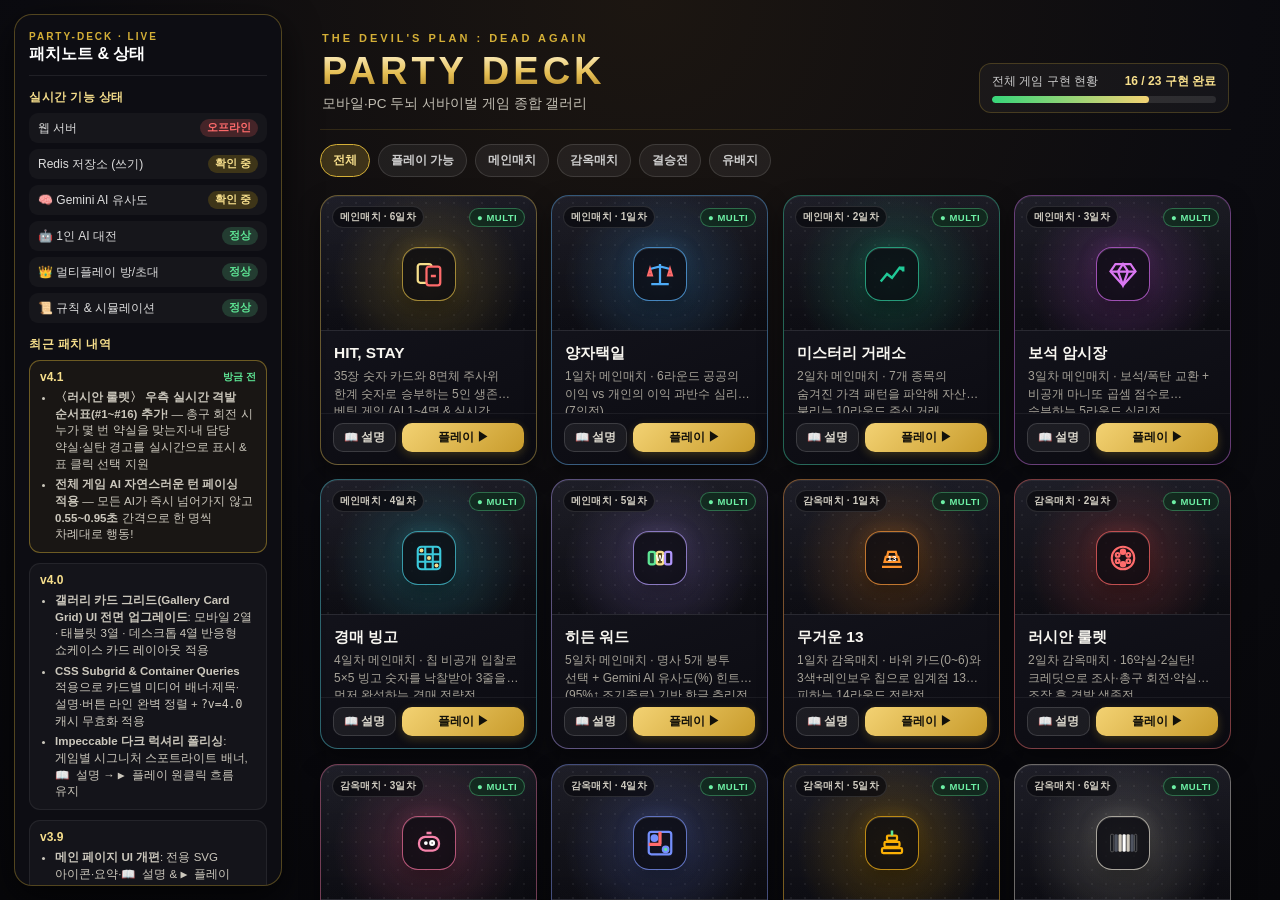
==== commit 3779ec71: "v4.1: Russian Roulette Firing Order Table (#1~#16) + 0.55-0.95s AI Turn Pacing across all games" ====
--- a/static/index.html
+++ b/static/index.html
@@ -13,7 +13,7 @@
   <link rel="icon" type="image/svg+xml" href="/static/favicon.svg" />
   <link rel="apple-touch-icon" href="/static/favicon.svg" />
   <title>Party Deck — THE DEVIL'S PLAN</title>
-  <link rel="stylesheet" href="/static/style.css?v=4.0" />
+  <link rel="stylesheet" href="/static/style.css?v=4.1" />
 </head>
 
 <body>
@@ -45,7 +45,14 @@
       <div class="patch-sec-title">최근 패치 내역</div>
       <div class="patch-notes">
         <div class="patch-item latest">
-          <div class="patch-ver">v4.0 <span>방금 전</span></div>
+          <div class="patch-ver">v4.1 <span>방금 전</span></div>
+          <ul>
+            <li><strong>〈러시안 룰렛〉 우측 실시간 격발 순서표(#1~#16) 추가!</strong> — 총구 회전 시 누가 몇 번 약실을 맞는지·내 담당 약실·실탄 경고를 실시간으로 표시 &amp; 표 클릭 선택 지원</li>
+            <li><strong>전체 게임 AI 자연스러운 턴 페이싱 적용</strong> — 모든 AI가 즉시 넘어가지 않고 <strong>0.55~0.95초</strong> 간격으로 한 명씩 차례대로 행동!</li>
+          </ul>
+        </div>
+        <div class="patch-item">
+          <div class="patch-ver">v4.0</div>
           <ul>
             <li><strong>갤러리 카드 그리드(Gallery Card Grid) UI 전면 업그레이드</strong>: 모바일 2열 · 태블릿 3열 · 데스크톱 4열 반응형 쇼케이스 카드 레이아웃 적용</li>
             <li><strong>CSS Subgrid &amp; Container Queries</strong> 적용으로 카드별 미디어 배너·제목·설명·버튼 라인 완벽 정렬 + <code>?v=4.0</code> 캐시 무효화 적용</li>
@@ -1008,7 +1015,8 @@
           <div id="cs-status" class="st-badge ok" style="width:fit-content;">멀티플레이 가능</div>
           <p id="cs-desc" class="slide-desc"></p>
           <ul id="cs-rules-list" class="cs-rules-list"></ul>
-          <button id="btn-cs-play" type="button" class="btn btn-gold btn-lg hidden" style="margin-top:4px;">🚀 바로 플레이하기 ▶</button>
+          <button id="btn-cs-play" type="button" class="btn btn-gold btn-lg hidden" style="margin-top:4px;">🚀 바로 플레이하기
+            ▶</button>
           <div id="cs-soon-note" class="cs-note hidden">💡 원하시는 게임을 말씀해 주시면 우선순위로 바로 구현해 추가해 드립니다!</div>
         </div>
       </div>
@@ -1189,12 +1197,12 @@
     </div>
   </div>
 
-  <script src="/static/app.js?v=4.0"></script>
-  <script src="/static/games_day1.js?v=4.0"></script>
-  <script src="/static/games_day2.js?v=4.0"></script>
-  <script src="/static/games_day3.js?v=4.0"></script>
-  <script src="/static/games_final.js?v=4.0"></script>
-  <script src="/static/mp_hub.js?v=4.0"></script>
+  <script src="/static/app.js?v=4.1"></script>
+  <script src="/static/games_day1.js?v=4.1"></script>
+  <script src="/static/games_day2.js?v=4.1"></script>
+  <script src="/static/games_day3.js?v=4.1"></script>
+  <script src="/static/games_final.js?v=4.1"></script>
+  <script src="/static/mp_hub.js?v=4.1"></script>
 </body>
 
 </html>
--- a/static/style.css
+++ b/static/style.css
@@ -3104,3 +3104,219 @@
   line-height: 1.5;
   word-break: keep-all;
 }
+
+/* =========================================================================
+   v4.1 RUSSIAN ROULETTE SPLIT LAYOUT & LIVE FIRING ORDER TABLE (#1~#16)
+   ========================================================================= */
+@media (min-width: 760px) {
+  #app:has(#screen-mp.active .rr-layout) {
+    max-width: 820px;
+  }
+}
+@media (min-width: 1020px) {
+  #app:has(#screen-mp.active .rr-layout) {
+    max-width: min(860px, calc(100% - 310px));
+    margin-inline-start: 298px;
+    margin-inline-end: auto;
+  }
+}
+
+.rr-layout {
+  display: grid;
+  grid-template-columns: 1fr;
+  gap: 12px;
+  align-items: start;
+}
+
+@media (min-width: 720px) {
+  .rr-layout {
+    grid-template-columns: minmax(250px, 1fr) minmax(260px, 1.05fr);
+    gap: 14px;
+  }
+}
+
+.rr-left {
+  display: flex;
+  flex-direction: column;
+  gap: 10px;
+}
+
+.rr-turn-block {
+  display: flex;
+  flex-direction: column;
+  gap: 6px;
+}
+
+.rr-mini-title {
+  font-size: 11px;
+  font-weight: 800;
+  color: var(--muted);
+  letter-spacing: 0.3px;
+}
+
+.rr-p {
+  display: inline-flex;
+  align-items: center;
+  gap: 4px;
+}
+
+.rr-p-idx {
+  font-size: 9.5px;
+  font-weight: 900;
+  color: var(--gold-bright);
+  background: rgba(212, 175, 55, 0.16);
+  border-radius: 4px;
+  padding: 1px 4px;
+}
+
+.rr-p.turn-now {
+  border-color: var(--gold-bright) !important;
+  box-shadow: 0 0 10px rgba(247, 223, 140, 0.35);
+}
+
+.rr-right {
+  background: rgba(12, 12, 18, 0.88);
+  border: 1px solid rgba(255, 92, 92, 0.28);
+  border-radius: 14px;
+  padding: 10px;
+  display: flex;
+  flex-direction: column;
+  gap: 8px;
+}
+
+.rr-order-head {
+  display: flex;
+  flex-direction: column;
+  gap: 4px;
+}
+
+.rr-order-title {
+  font-size: 12.5px;
+  font-weight: 900;
+  color: #fff;
+}
+
+.rr-my-slots {
+  font-size: 11px;
+  color: #d6d2c7;
+  background: rgba(212, 175, 55, 0.12);
+  border: 1px solid rgba(212, 175, 55, 0.32);
+  border-radius: 8px;
+  padding: 5px 8px;
+}
+
+.rr-my-slots.danger {
+  background: rgba(235, 87, 87, 0.2);
+  border-color: rgba(255, 107, 107, 0.65);
+  color: #ffb8b8;
+}
+
+.rr-table-wrap {
+  overflow-y: auto;
+  max-block-size: min(320px, 46dvh);
+  border-radius: 10px;
+  border: 1px solid rgba(255, 255, 255, 0.08);
+  scrollbar-gutter: stable;
+  overscroll-behavior: contain;
+}
+
+.rr-order-table {
+  width: 100%;
+  border-collapse: separate;
+  border-spacing: 0;
+  font-size: 11.5px;
+}
+
+.rr-order-table thead th {
+  position: sticky;
+  inset-block-start: 0;
+  z-index: 2;
+  background: #171722;
+  color: var(--gold-bright);
+  font-size: 10.5px;
+  font-weight: 800;
+  text-align: left;
+  padding: 6px 8px;
+  border-bottom: 1px solid rgba(212, 175, 55, 0.25);
+}
+
+.rr-order-table tbody tr {
+  cursor: pointer;
+  transition: background 0.12s ease;
+}
+
+.rr-order-table tbody tr:hover {
+  background: rgba(255, 255, 255, 0.06);
+}
+
+.rr-order-table tbody th,
+.rr-order-table tbody td {
+  padding: 5.5px 8px;
+  border-bottom: 1px solid rgba(255, 255, 255, 0.05);
+  white-space: nowrap;
+}
+
+.rr-order-table tbody th {
+  text-align: left;
+  font-weight: 900;
+  color: #ccc;
+  width: 54px;
+}
+
+.rr-order-table tbody tr.is-me {
+  background: rgba(212, 175, 55, 0.11);
+}
+
+.rr-order-table tbody tr.is-sel {
+  background: rgba(247, 223, 140, 0.22);
+}
+.rr-order-table tbody tr.is-sel th {
+  color: var(--gold-bright);
+}
+
+.rr-order-table tbody tr.is-pair {
+  background: rgba(247, 223, 140, 0.09);
+}
+
+.rr-order-table tbody tr.is-bullet {
+  background: rgba(235, 87, 87, 0.22);
+}
+
+.rr-td-name {
+  font-weight: 800;
+  color: #f0ede5;
+}
+
+.rr-me-tag {
+  display: inline-block;
+  margin-left: 4px;
+  font-size: 9px;
+  font-weight: 900;
+  padding: 1px 5px;
+  border-radius: 99px;
+  background: var(--gold);
+  color: #111;
+}
+
+.rr-st {
+  font-size: 10.5px;
+  font-weight: 800;
+  padding: 2px 6px;
+  border-radius: 99px;
+}
+.rr-st.unk { color: #8d8a82; background: rgba(255, 255, 255, 0.05); }
+.rr-st.safe { color: #6df0a5; background: rgba(46, 204, 113, 0.16); }
+.rr-st.bullet { color: #ff8787; background: rgba(235, 87, 87, 0.26); }
+
+.rr-rot-hint {
+  font-size: 11px;
+  color: #c8c4b9;
+  text-align: center;
+  background: rgba(255, 255, 255, 0.04);
+  border: 1px solid rgba(255, 255, 255, 0.08);
+  border-radius: 9px;
+  padding: 5px 8px;
+}
+.rr-rot-hint strong {
+  color: var(--gold-bright);
+}
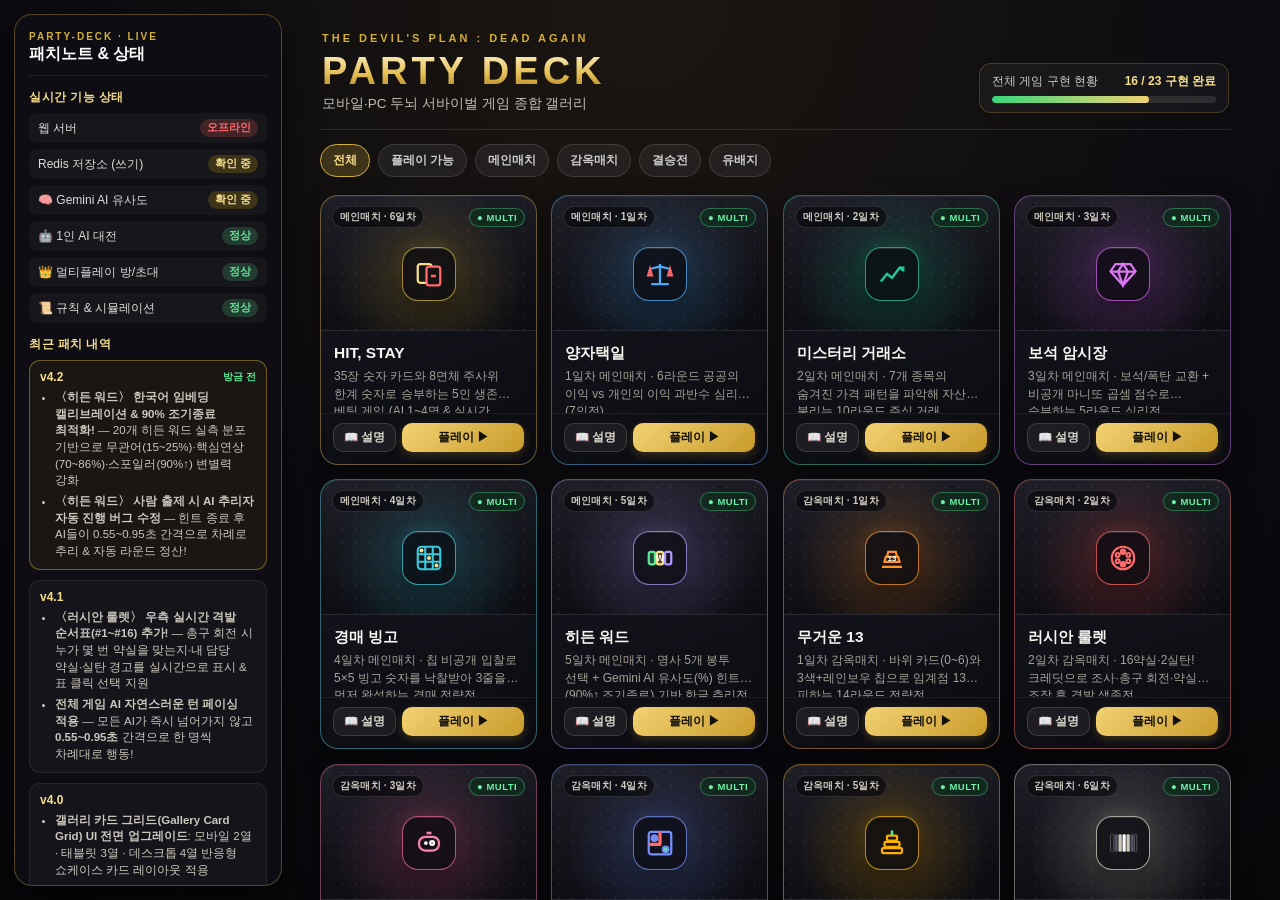
==== commit ca2f8409: "v4.2: Calibrate Hidden Word Korean embedding (90% early stop) + fix AI guesser auto-progress" ====
--- a/static/index.html
+++ b/static/index.html
@@ -13,7 +13,7 @@
   <link rel="icon" type="image/svg+xml" href="/static/favicon.svg" />
   <link rel="apple-touch-icon" href="/static/favicon.svg" />
   <title>Party Deck — THE DEVIL'S PLAN</title>
-  <link rel="stylesheet" href="/static/style.css?v=4.1" />
+  <link rel="stylesheet" href="/static/style.css?v=4.2" />
 </head>
 
 <body>
@@ -45,7 +45,14 @@
       <div class="patch-sec-title">최근 패치 내역</div>
       <div class="patch-notes">
         <div class="patch-item latest">
-          <div class="patch-ver">v4.1 <span>방금 전</span></div>
+          <div class="patch-ver">v4.2 <span>방금 전</span></div>
+          <ul>
+            <li><strong>〈히든 워드〉 한국어 임베딩 캘리브레이션 &amp; 90% 조기종료 최적화!</strong> — 20개 히든 워드 실측 분포 기반으로 무관어(15~25%)·핵심연상(70~86%)·스포일러(90%↑) 변별력 강화</li>
+            <li><strong>〈히든 워드〉 사람 출제 시 AI 추리자 자동 진행 버그 수정</strong> — 힌트 종료 후 AI들이 0.55~0.95초 간격으로 차례로 추리 &amp; 자동 라운드 정산!</li>
+          </ul>
+        </div>
+        <div class="patch-item">
+          <div class="patch-ver">v4.1</div>
           <ul>
             <li><strong>〈러시안 룰렛〉 우측 실시간 격발 순서표(#1~#16) 추가!</strong> — 총구 회전 시 누가 몇 번 약실을 맞는지·내 담당 약실·실탄 경고를 실시간으로 표시 &amp; 표 클릭 선택 지원</li>
             <li><strong>전체 게임 AI 자연스러운 턴 페이싱 적용</strong> — 모든 AI가 즉시 넘어가지 않고 <strong>0.55~0.95초</strong> 간격으로 한 명씩 차례대로 행동!</li>
@@ -54,15 +61,20 @@
         <div class="patch-item">
           <div class="patch-ver">v4.0</div>
           <ul>
-            <li><strong>갤러리 카드 그리드(Gallery Card Grid) UI 전면 업그레이드</strong>: 모바일 2열 · 태블릿 3열 · 데스크톱 4열 반응형 쇼케이스 카드 레이아웃 적용</li>
-            <li><strong>CSS Subgrid &amp; Container Queries</strong> 적용으로 카드별 미디어 배너·제목·설명·버튼 라인 완벽 정렬 + <code>?v=4.0</code> 캐시 무효화 적용</li>
-            <li><strong>Impeccable 다크 럭셔리 폴리싱</strong>: 게임별 시그니처 스포트라이트 배너, <code>📖 설명</code> → <code>▶ 플레이</code> 원클릭 흐름 유지</li>
+            <li><strong>갤러리 카드 그리드(Gallery Card Grid) UI 전면 업그레이드</strong>: 모바일 2열 · 태블릿 3열 · 데스크톱 4열 반응형 쇼케이스 카드 레이아웃
+              적용</li>
+            <li><strong>CSS Subgrid &amp; Container Queries</strong> 적용으로 카드별 미디어 배너·제목·설명·버튼 라인 완벽 정렬 +
+              <code>?v=4.0</code> 캐시 무효화 적용
+            </li>
+            <li><strong>Impeccable 다크 럭셔리 폴리싱</strong>: 게임별 시그니처 스포트라이트 배너, <code>📖 설명</code> → <code>▶ 플레이</code> 원클릭
+              흐름 유지</li>
           </ul>
         </div>
         <div class="patch-item">
           <div class="patch-ver">v3.9</div>
           <ul>
-            <li><strong>메인 페이지 UI 개편</strong>: 전용 SVG 아이콘·요약·<code>📖 설명</code> &amp; <code>▶ 플레이</code> 규칙 시트 플로우 적용</li>
+            <li><strong>메인 페이지 UI 개편</strong>: 전용 SVG 아이콘·요약·<code>📖 설명</code> &amp; <code>▶ 플레이</code> 규칙 시트 플로우 적용
+            </li>
           </ul>
         </div>
         <div class="patch-item">
@@ -1197,12 +1209,12 @@
     </div>
   </div>
 
-  <script src="/static/app.js?v=4.1"></script>
-  <script src="/static/games_day1.js?v=4.1"></script>
-  <script src="/static/games_day2.js?v=4.1"></script>
-  <script src="/static/games_day3.js?v=4.1"></script>
-  <script src="/static/games_final.js?v=4.1"></script>
-  <script src="/static/mp_hub.js?v=4.1"></script>
+  <script src="/static/app.js?v=4.2"></script>
+  <script src="/static/games_day1.js?v=4.2"></script>
+  <script src="/static/games_day2.js?v=4.2"></script>
+  <script src="/static/games_day3.js?v=4.2"></script>
+  <script src="/static/games_final.js?v=4.2"></script>
+  <script src="/static/mp_hub.js?v=4.2"></script>
 </body>
 
 </html>
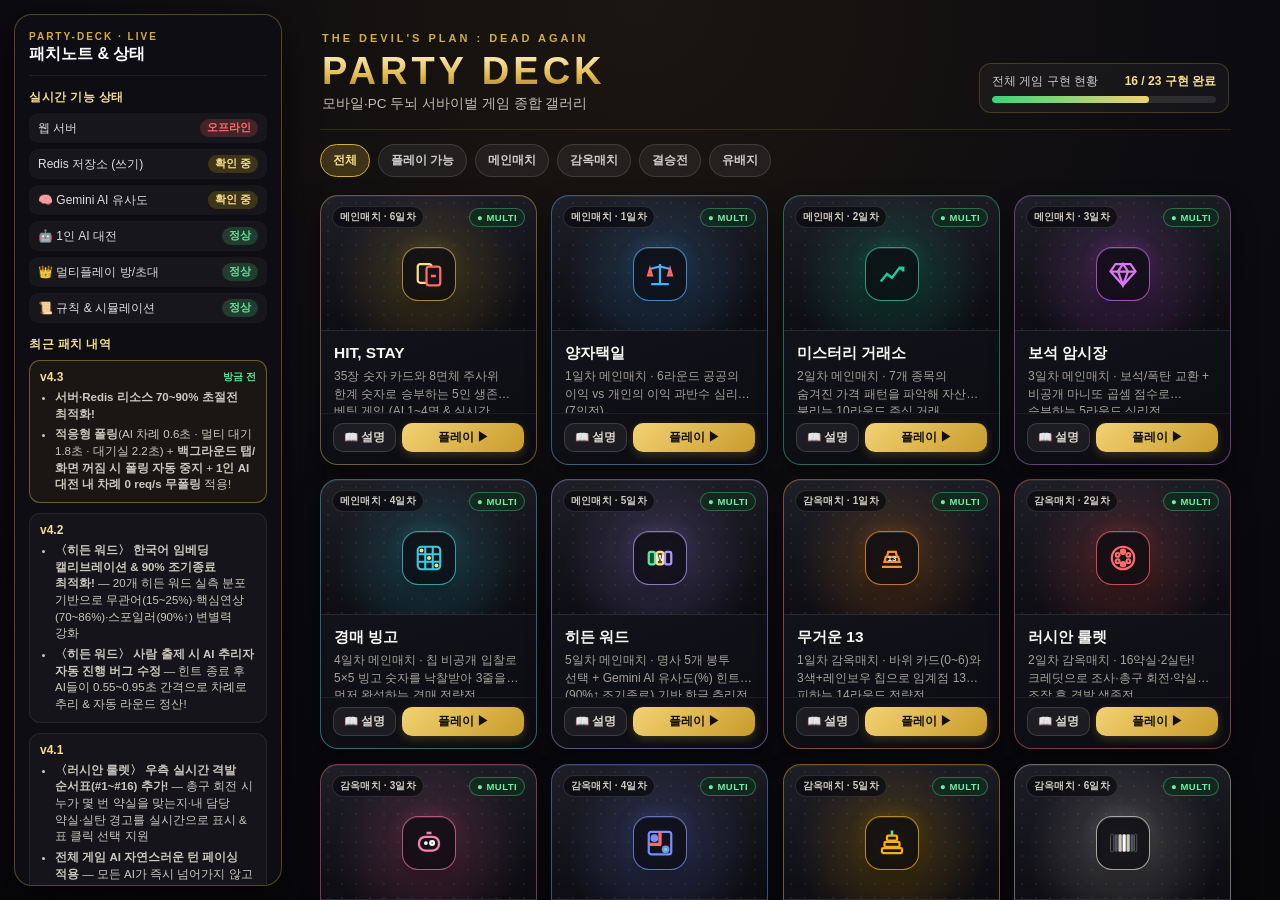
==== commit d297ee4d: "v4.3: Adaptive polling + document.hidden pause + solo zero-poll optimization" ====
--- a/static/index.html
+++ b/static/index.html
@@ -13,7 +13,7 @@
   <link rel="icon" type="image/svg+xml" href="/static/favicon.svg" />
   <link rel="apple-touch-icon" href="/static/favicon.svg" />
   <title>Party Deck — THE DEVIL'S PLAN</title>
-  <link rel="stylesheet" href="/static/style.css?v=4.2" />
+  <link rel="stylesheet" href="/static/style.css?v=4.3" />
 </head>
 
 <body>
@@ -45,7 +45,14 @@
       <div class="patch-sec-title">최근 패치 내역</div>
       <div class="patch-notes">
         <div class="patch-item latest">
-          <div class="patch-ver">v4.2 <span>방금 전</span></div>
+          <div class="patch-ver">v4.3 <span>방금 전</span></div>
+          <ul>
+            <li><strong>서버·Redis 리소스 70~90% 초절전 최적화!</strong></li>
+            <li><strong>적응형 폴링</strong>(AI 차례 0.6초 · 멀티 대기 1.8초 · 대기실 2.2초) + <strong>백그라운드 탭/화면 꺼짐 시 폴링 자동 중지</strong> + <strong>1인 AI 대전 내 차례 0 req/s 무폴링</strong> 적용!</li>
+          </ul>
+        </div>
+        <div class="patch-item">
+          <div class="patch-ver">v4.2</div>
           <ul>
             <li><strong>〈히든 워드〉 한국어 임베딩 캘리브레이션 &amp; 90% 조기종료 최적화!</strong> — 20개 히든 워드 실측 분포 기반으로 무관어(15~25%)·핵심연상(70~86%)·스포일러(90%↑) 변별력 강화</li>
             <li><strong>〈히든 워드〉 사람 출제 시 AI 추리자 자동 진행 버그 수정</strong> — 힌트 종료 후 AI들이 0.55~0.95초 간격으로 차례로 추리 &amp; 자동 라운드 정산!</li>
@@ -54,8 +61,10 @@
         <div class="patch-item">
           <div class="patch-ver">v4.1</div>
           <ul>
-            <li><strong>〈러시안 룰렛〉 우측 실시간 격발 순서표(#1~#16) 추가!</strong> — 총구 회전 시 누가 몇 번 약실을 맞는지·내 담당 약실·실탄 경고를 실시간으로 표시 &amp; 표 클릭 선택 지원</li>
-            <li><strong>전체 게임 AI 자연스러운 턴 페이싱 적용</strong> — 모든 AI가 즉시 넘어가지 않고 <strong>0.55~0.95초</strong> 간격으로 한 명씩 차례대로 행동!</li>
+            <li><strong>〈러시안 룰렛〉 우측 실시간 격발 순서표(#1~#16) 추가!</strong> — 총구 회전 시 누가 몇 번 약실을 맞는지·내 담당 약실·실탄 경고를 실시간으로 표시
+              &amp; 표 클릭 선택 지원</li>
+            <li><strong>전체 게임 AI 자연스러운 턴 페이싱 적용</strong> — 모든 AI가 즉시 넘어가지 않고 <strong>0.55~0.95초</strong> 간격으로 한 명씩 차례대로
+              행동!</li>
           </ul>
         </div>
         <div class="patch-item">
@@ -1209,12 +1218,12 @@
     </div>
   </div>
 
-  <script src="/static/app.js?v=4.2"></script>
-  <script src="/static/games_day1.js?v=4.2"></script>
-  <script src="/static/games_day2.js?v=4.2"></script>
-  <script src="/static/games_day3.js?v=4.2"></script>
-  <script src="/static/games_final.js?v=4.2"></script>
-  <script src="/static/mp_hub.js?v=4.2"></script>
+  <script src="/static/app.js?v=4.3"></script>
+  <script src="/static/games_day1.js?v=4.3"></script>
+  <script src="/static/games_day2.js?v=4.3"></script>
+  <script src="/static/games_day3.js?v=4.3"></script>
+  <script src="/static/games_final.js?v=4.3"></script>
+  <script src="/static/mp_hub.js?v=4.3"></script>
 </body>
 
 </html>
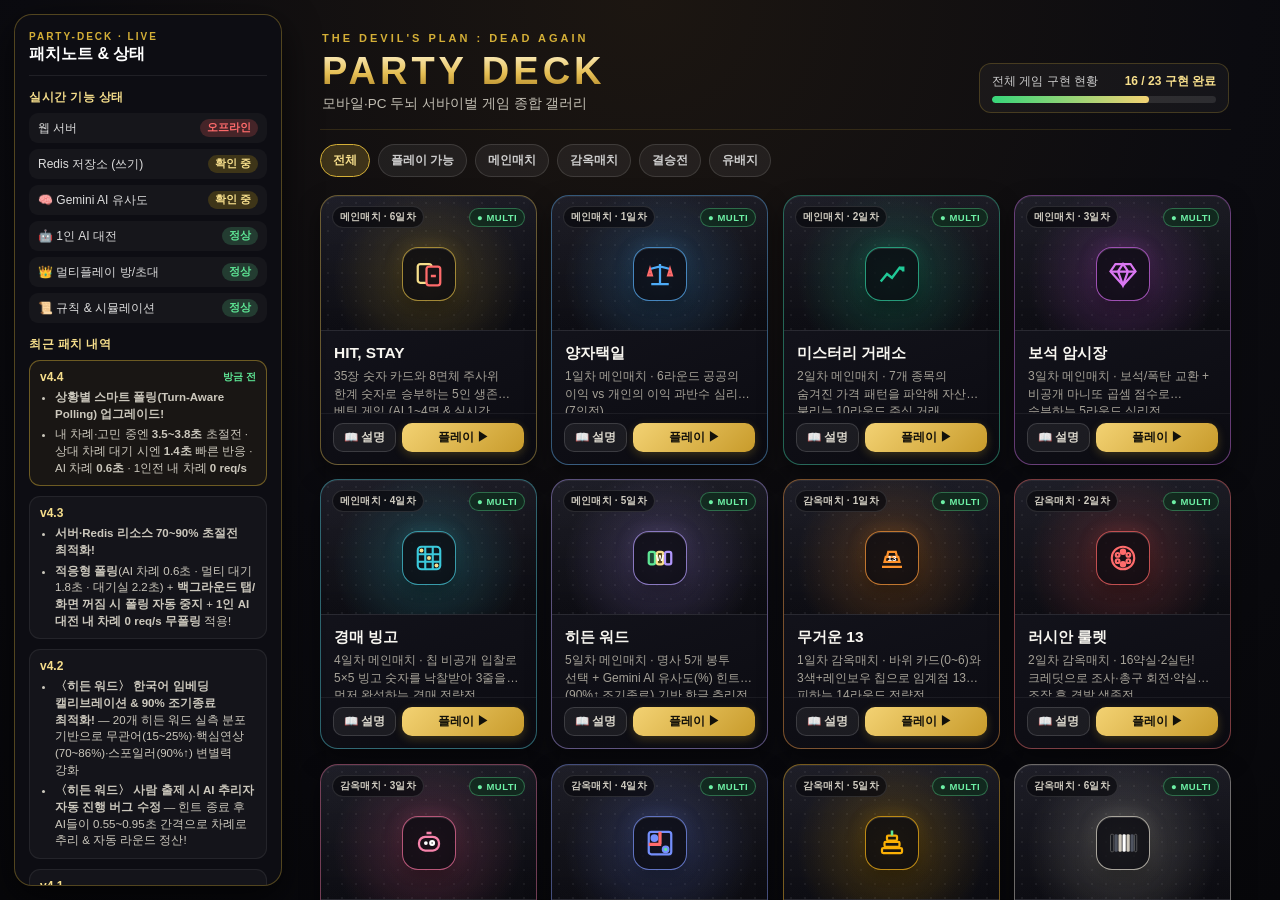
==== commit 83d5df0c: "v4.4: Turn-aware smart polling (3.5-3.8s on own turn, 1.4s on wait, 0.6s on AI)" ====
--- a/static/index.html
+++ b/static/index.html
@@ -13,7 +13,7 @@
   <link rel="icon" type="image/svg+xml" href="/static/favicon.svg" />
   <link rel="apple-touch-icon" href="/static/favicon.svg" />
   <title>Party Deck — THE DEVIL'S PLAN</title>
-  <link rel="stylesheet" href="/static/style.css?v=4.3" />
+  <link rel="stylesheet" href="/static/style.css?v=4.4" />
 </head>
 
 <body>
@@ -45,7 +45,14 @@
       <div class="patch-sec-title">최근 패치 내역</div>
       <div class="patch-notes">
         <div class="patch-item latest">
-          <div class="patch-ver">v4.3 <span>방금 전</span></div>
+          <div class="patch-ver">v4.4 <span>방금 전</span></div>
+          <ul>
+            <li><strong>상황별 스마트 폴링(Turn-Aware Polling) 업그레이드!</strong></li>
+            <li>내 차례·고민 중엔 <strong>3.5~3.8초</strong> 초절전 · 상대 차례 대기 시엔 <strong>1.4초</strong> 빠른 반응 · AI 차례 <strong>0.6초</strong> · 1인전 내 차례 <strong>0 req/s</strong></li>
+          </ul>
+        </div>
+        <div class="patch-item">
+          <div class="patch-ver">v4.3</div>
           <ul>
             <li><strong>서버·Redis 리소스 70~90% 초절전 최적화!</strong></li>
             <li><strong>적응형 폴링</strong>(AI 차례 0.6초 · 멀티 대기 1.8초 · 대기실 2.2초) + <strong>백그라운드 탭/화면 꺼짐 시 폴링 자동 중지</strong> + <strong>1인 AI 대전 내 차례 0 req/s 무폴링</strong> 적용!</li>
@@ -54,8 +61,10 @@
         <div class="patch-item">
           <div class="patch-ver">v4.2</div>
           <ul>
-            <li><strong>〈히든 워드〉 한국어 임베딩 캘리브레이션 &amp; 90% 조기종료 최적화!</strong> — 20개 히든 워드 실측 분포 기반으로 무관어(15~25%)·핵심연상(70~86%)·스포일러(90%↑) 변별력 강화</li>
-            <li><strong>〈히든 워드〉 사람 출제 시 AI 추리자 자동 진행 버그 수정</strong> — 힌트 종료 후 AI들이 0.55~0.95초 간격으로 차례로 추리 &amp; 자동 라운드 정산!</li>
+            <li><strong>〈히든 워드〉 한국어 임베딩 캘리브레이션 &amp; 90% 조기종료 최적화!</strong> — 20개 히든 워드 실측 분포 기반으로
+              무관어(15~25%)·핵심연상(70~86%)·스포일러(90%↑) 변별력 강화</li>
+            <li><strong>〈히든 워드〉 사람 출제 시 AI 추리자 자동 진행 버그 수정</strong> — 힌트 종료 후 AI들이 0.55~0.95초 간격으로 차례로 추리 &amp; 자동 라운드
+              정산!</li>
           </ul>
         </div>
         <div class="patch-item">
@@ -1218,12 +1227,12 @@
     </div>
   </div>
 
-  <script src="/static/app.js?v=4.3"></script>
-  <script src="/static/games_day1.js?v=4.3"></script>
-  <script src="/static/games_day2.js?v=4.3"></script>
-  <script src="/static/games_day3.js?v=4.3"></script>
-  <script src="/static/games_final.js?v=4.3"></script>
-  <script src="/static/mp_hub.js?v=4.3"></script>
+  <script src="/static/app.js?v=4.4"></script>
+  <script src="/static/games_day1.js?v=4.4"></script>
+  <script src="/static/games_day2.js?v=4.4"></script>
+  <script src="/static/games_day3.js?v=4.4"></script>
+  <script src="/static/games_final.js?v=4.4"></script>
+  <script src="/static/mp_hub.js?v=4.4"></script>
 </body>
 
 </html>
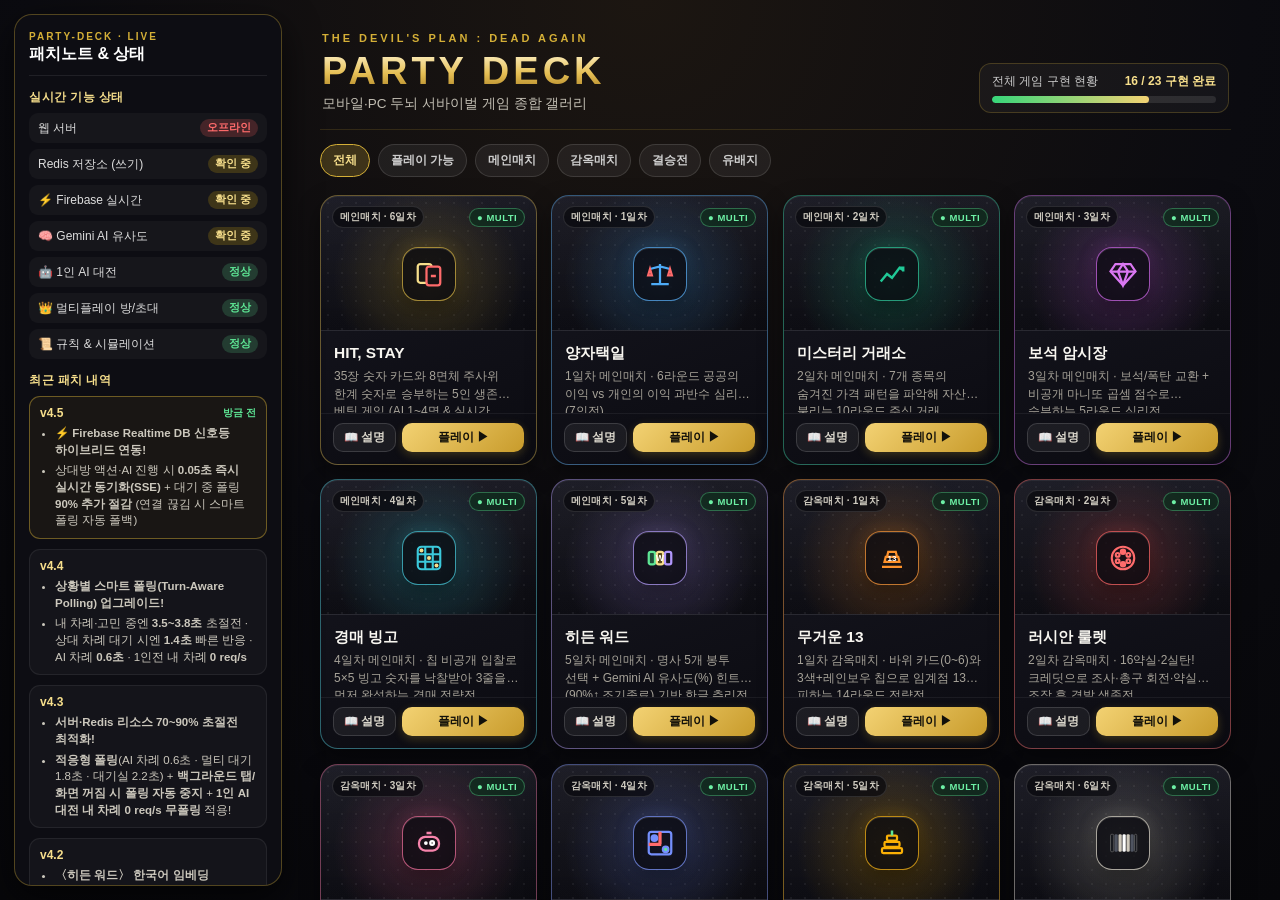
==== commit b9334377: "v4.5: Firebase Realtime DB signal hybrid (0.05s SSE push + 15s backup poll)" ====
--- a/static/index.html
+++ b/static/index.html
@@ -13,7 +13,7 @@
   <link rel="icon" type="image/svg+xml" href="/static/favicon.svg" />
   <link rel="apple-touch-icon" href="/static/favicon.svg" />
   <title>Party Deck — THE DEVIL'S PLAN</title>
-  <link rel="stylesheet" href="/static/style.css?v=4.4" />
+  <link rel="stylesheet" href="/static/style.css?v=4.5" />
 </head>
 
 <body>
@@ -33,6 +33,7 @@
       <ul class="status-list" id="live-status-list">
         <li><span>웹 서버</span><span class="st-badge ok" id="st-server">확인 중</span></li>
         <li><span>Redis 저장소 (쓰기)</span><span class="st-badge warn" id="st-redis">확인 중</span></li>
+        <li><span>⚡ Firebase 실시간</span><span class="st-badge warn" id="st-firebase">확인 중</span></li>
         <li><span>🧠 Gemini AI 유사도</span><span class="st-badge warn" id="st-gemini">확인 중</span></li>
         <li><span>🤖 1인 AI 대전</span><span class="st-badge ok" id="st-solo">정상</span></li>
         <li><span>👑 멀티플레이 방/초대</span><span class="st-badge ok" id="st-multi">정상</span></li>
@@ -45,7 +46,14 @@
       <div class="patch-sec-title">최근 패치 내역</div>
       <div class="patch-notes">
         <div class="patch-item latest">
-          <div class="patch-ver">v4.4 <span>방금 전</span></div>
+          <div class="patch-ver">v4.5 <span>방금 전</span></div>
+          <ul>
+            <li><strong>⚡ Firebase Realtime DB 신호등 하이브리드 연동!</strong></li>
+            <li>상대방 액션·AI 진행 시 <strong>0.05초 즉시 실시간 동기화(SSE)</strong> + 대기 중 폴링 <strong>90% 추가 절감</strong> (연결 끊김 시 스마트 폴링 자동 폴백)</li>
+          </ul>
+        </div>
+        <div class="patch-item">
+          <div class="patch-ver">v4.4</div>
           <ul>
             <li><strong>상황별 스마트 폴링(Turn-Aware Polling) 업그레이드!</strong></li>
             <li>내 차례·고민 중엔 <strong>3.5~3.8초</strong> 초절전 · 상대 차례 대기 시엔 <strong>1.4초</strong> 빠른 반응 · AI 차례 <strong>0.6초</strong> · 1인전 내 차례 <strong>0 req/s</strong></li>
@@ -55,7 +63,8 @@
           <div class="patch-ver">v4.3</div>
           <ul>
             <li><strong>서버·Redis 리소스 70~90% 초절전 최적화!</strong></li>
-            <li><strong>적응형 폴링</strong>(AI 차례 0.6초 · 멀티 대기 1.8초 · 대기실 2.2초) + <strong>백그라운드 탭/화면 꺼짐 시 폴링 자동 중지</strong> + <strong>1인 AI 대전 내 차례 0 req/s 무폴링</strong> 적용!</li>
+            <li><strong>적응형 폴링</strong>(AI 차례 0.6초 · 멀티 대기 1.8초 · 대기실 2.2초) + <strong>백그라운드 탭/화면 꺼짐 시 폴링 자동 중지</strong>
+              + <strong>1인 AI 대전 내 차례 0 req/s 무폴링</strong> 적용!</li>
           </ul>
         </div>
         <div class="patch-item">
@@ -1227,12 +1236,12 @@
     </div>
   </div>
 
-  <script src="/static/app.js?v=4.4"></script>
-  <script src="/static/games_day1.js?v=4.4"></script>
-  <script src="/static/games_day2.js?v=4.4"></script>
-  <script src="/static/games_day3.js?v=4.4"></script>
-  <script src="/static/games_final.js?v=4.4"></script>
-  <script src="/static/mp_hub.js?v=4.4"></script>
+  <script src="/static/app.js?v=4.5"></script>
+  <script src="/static/games_day1.js?v=4.5"></script>
+  <script src="/static/games_day2.js?v=4.5"></script>
+  <script src="/static/games_day3.js?v=4.5"></script>
+  <script src="/static/games_final.js?v=4.5"></script>
+  <script src="/static/mp_hub.js?v=4.5"></script>
 </body>
 
 </html>
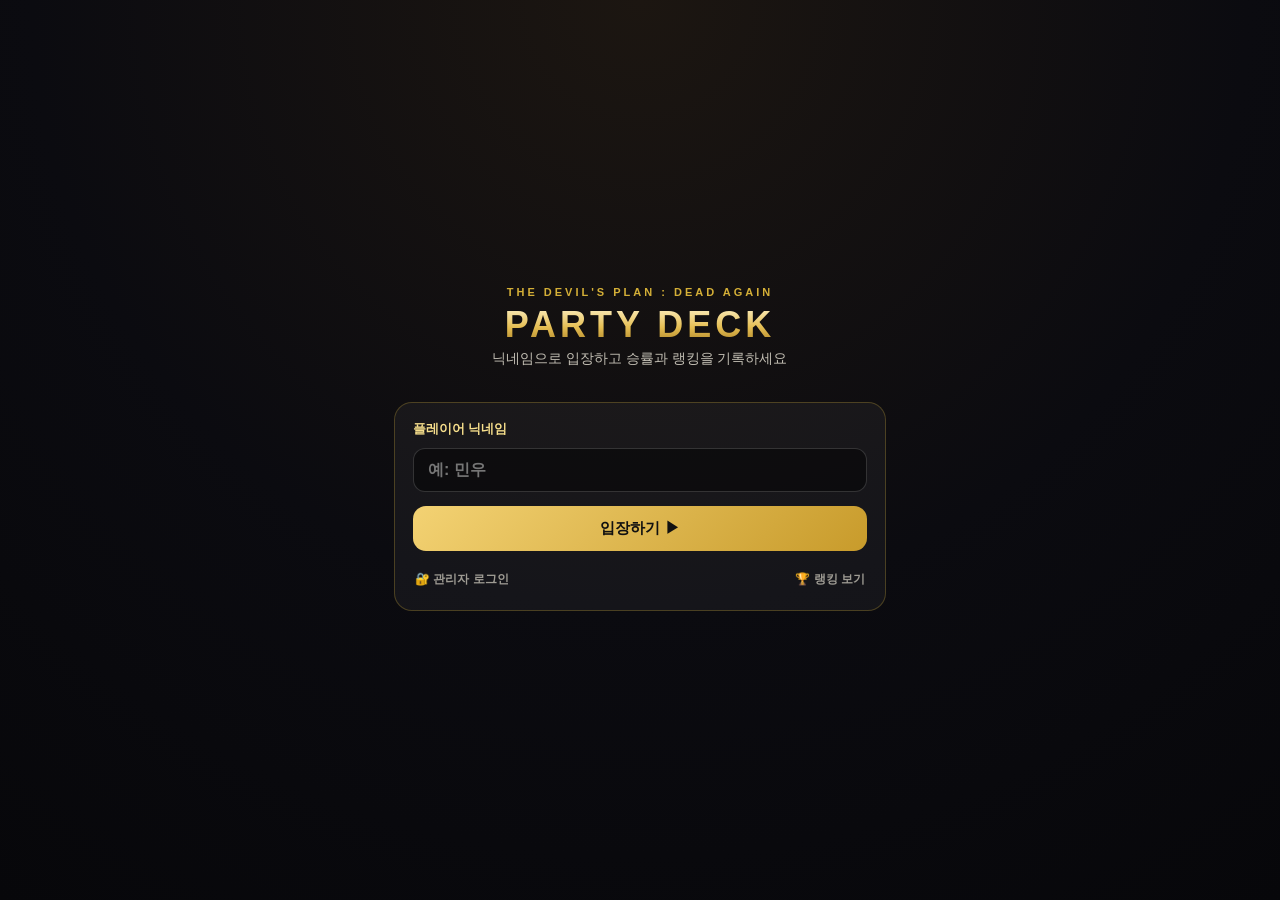
==== commit 12aa5ec7: "v5.0: Remove patch notes/progress, add Login/Admin auto-restore & Nickname Rankings" ====
--- a/static/index.html
+++ b/static/index.html
@@ -13,288 +13,10 @@
   <link rel="icon" type="image/svg+xml" href="/static/favicon.svg" />
   <link rel="apple-touch-icon" href="/static/favicon.svg" />
   <title>Party Deck — THE DEVIL'S PLAN</title>
-  <link rel="stylesheet" href="/static/style.css?v=4.5" />
+  <link rel="stylesheet" href="/static/style.css?v=5.0" />
 </head>
 
 <body>
-  <!-- LEFT PATCH NOTES & LIVE STATUS PANEL -->
-  <button id="btn-patch-toggle" class="patch-fab" type="button">📋 패치노트</button>
-  <aside id="patch-panel" class="patch-panel">
-    <div class="patch-head">
-      <div>
-        <div class="patch-eyebrow">PARTY-DECK · LIVE</div>
-        <div class="patch-title">패치노트 &amp; 상태</div>
-      </div>
-      <button id="btn-patch-close" class="patch-close" type="button">✕</button>
-    </div>
-
-    <div class="patch-section">
-      <div class="patch-sec-title">실시간 기능 상태</div>
-      <ul class="status-list" id="live-status-list">
-        <li><span>웹 서버</span><span class="st-badge ok" id="st-server">확인 중</span></li>
-        <li><span>Redis 저장소 (쓰기)</span><span class="st-badge warn" id="st-redis">확인 중</span></li>
-        <li><span>⚡ Firebase 실시간</span><span class="st-badge warn" id="st-firebase">확인 중</span></li>
-        <li><span>🧠 Gemini AI 유사도</span><span class="st-badge warn" id="st-gemini">확인 중</span></li>
-        <li><span>🤖 1인 AI 대전</span><span class="st-badge ok" id="st-solo">정상</span></li>
-        <li><span>👑 멀티플레이 방/초대</span><span class="st-badge ok" id="st-multi">정상</span></li>
-        <li><span>📜 규칙 &amp; 시뮬레이션</span><span class="st-badge ok">정상</span></li>
-      </ul>
-      <div id="st-redis-hint" class="status-hint hidden"></div>
-    </div>
-
-    <div class="patch-section">
-      <div class="patch-sec-title">최근 패치 내역</div>
-      <div class="patch-notes">
-        <div class="patch-item latest">
-          <div class="patch-ver">v4.5 <span>방금 전</span></div>
-          <ul>
-            <li><strong>⚡ Firebase Realtime DB 신호등 하이브리드 연동!</strong></li>
-            <li>상대방 액션·AI 진행 시 <strong>0.05초 즉시 실시간 동기화(SSE)</strong> + 대기 중 폴링 <strong>90% 추가 절감</strong> (연결 끊김 시 스마트 폴링 자동 폴백)</li>
-          </ul>
-        </div>
-        <div class="patch-item">
-          <div class="patch-ver">v4.4</div>
-          <ul>
-            <li><strong>상황별 스마트 폴링(Turn-Aware Polling) 업그레이드!</strong></li>
-            <li>내 차례·고민 중엔 <strong>3.5~3.8초</strong> 초절전 · 상대 차례 대기 시엔 <strong>1.4초</strong> 빠른 반응 · AI 차례 <strong>0.6초</strong> · 1인전 내 차례 <strong>0 req/s</strong></li>
-          </ul>
-        </div>
-        <div class="patch-item">
-          <div class="patch-ver">v4.3</div>
-          <ul>
-            <li><strong>서버·Redis 리소스 70~90% 초절전 최적화!</strong></li>
-            <li><strong>적응형 폴링</strong>(AI 차례 0.6초 · 멀티 대기 1.8초 · 대기실 2.2초) + <strong>백그라운드 탭/화면 꺼짐 시 폴링 자동 중지</strong>
-              + <strong>1인 AI 대전 내 차례 0 req/s 무폴링</strong> 적용!</li>
-          </ul>
-        </div>
-        <div class="patch-item">
-          <div class="patch-ver">v4.2</div>
-          <ul>
-            <li><strong>〈히든 워드〉 한국어 임베딩 캘리브레이션 &amp; 90% 조기종료 최적화!</strong> — 20개 히든 워드 실측 분포 기반으로
-              무관어(15~25%)·핵심연상(70~86%)·스포일러(90%↑) 변별력 강화</li>
-            <li><strong>〈히든 워드〉 사람 출제 시 AI 추리자 자동 진행 버그 수정</strong> — 힌트 종료 후 AI들이 0.55~0.95초 간격으로 차례로 추리 &amp; 자동 라운드
-              정산!</li>
-          </ul>
-        </div>
-        <div class="patch-item">
-          <div class="patch-ver">v4.1</div>
-          <ul>
-            <li><strong>〈러시안 룰렛〉 우측 실시간 격발 순서표(#1~#16) 추가!</strong> — 총구 회전 시 누가 몇 번 약실을 맞는지·내 담당 약실·실탄 경고를 실시간으로 표시
-              &amp; 표 클릭 선택 지원</li>
-            <li><strong>전체 게임 AI 자연스러운 턴 페이싱 적용</strong> — 모든 AI가 즉시 넘어가지 않고 <strong>0.55~0.95초</strong> 간격으로 한 명씩 차례대로
-              행동!</li>
-          </ul>
-        </div>
-        <div class="patch-item">
-          <div class="patch-ver">v4.0</div>
-          <ul>
-            <li><strong>갤러리 카드 그리드(Gallery Card Grid) UI 전면 업그레이드</strong>: 모바일 2열 · 태블릿 3열 · 데스크톱 4열 반응형 쇼케이스 카드 레이아웃
-              적용</li>
-            <li><strong>CSS Subgrid &amp; Container Queries</strong> 적용으로 카드별 미디어 배너·제목·설명·버튼 라인 완벽 정렬 +
-              <code>?v=4.0</code> 캐시 무효화 적용
-            </li>
-            <li><strong>Impeccable 다크 럭셔리 폴리싱</strong>: 게임별 시그니처 스포트라이트 배너, <code>📖 설명</code> → <code>▶ 플레이</code> 원클릭
-              흐름 유지</li>
-          </ul>
-        </div>
-        <div class="patch-item">
-          <div class="patch-ver">v3.9</div>
-          <ul>
-            <li><strong>메인 페이지 UI 개편</strong>: 전용 SVG 아이콘·요약·<code>📖 설명</code> &amp; <code>▶ 플레이</code> 규칙 시트 플로우 적용
-            </li>
-          </ul>
-        </div>
-        <div class="patch-item">
-          <div class="patch-ver">v3.8</div>
-          <ul>
-            <li><strong>스튜디오 카드 테이블 &amp; 실물 카드 디자인 업그레이드!</strong></li>
-            <li>HIT, STAY 카지노 펠트 테이블 + 코너 인덱스 실물 트럼프 카드, 카드 장기 원목 궁성판, 그라데이션 3D 세라믹 컵, 컬러 링크 네온 노드 맵 적용</li>
-          </ul>
-        </div>
-        <div class="patch-item">
-          <div class="patch-ver">v3.7</div>
-          <ul>
-            <li><strong>결승 1회전 〈카드 장기〉 원작 룰 전면 수정!</strong> (5×5 보드 · 큰 말1+작은 말3 · 5종 동물 행마카드 순서 배치 · 후공 첫 4장 예외 룰)</li>
-            <li><strong>결승 2회전 〈컬러 링크〉 원작 룰 전면 수정!</strong> (6×6 보드 · 5색 쌍 배치 · <strong>🚨 불가능 선언</strong> &amp;
-              <strong>겹침 금지 + 길이 6칸↑ 경로 증명</strong>)
-            </li>
-          </ul>
-        </div>
-        <div class="patch-item">
-          <div class="patch-ver">v3.6</div>
-          <ul>
-            <li><strong>〈그라데이션〉 원작 룰 전면 수정!</strong> (<code>⬛검정-▪️진회색-▫️상아색-⬜흰색-▫️상아색-▪️진회색-⬛검정</code> 대칭 7통 ·
-              오름차순·총합≤30 배치 · 통 색상만 공개되는 1:1 블러핑 심리전)</li>
-          </ul>
-        </div>
-        <div class="patch-item">
-          <div class="patch-ver">v3.5</div>
-          <ul>
-            <li><strong>AI 4단계 개별 난이도 설정</strong> 추가 (<code>🌱쉬움</code> · <code>⚖️보통</code> · <code>🔥고수</code> ·
-              <code>😈악마</code> — 대기실에서 AI마다 개별 클릭 변경 가능!)
-            </li>
-            <li><strong>4개 게임 추가 멀티플레이 구현</strong>: <code>그라데이션</code> · <code>카드 장기</code> · <code>컬러 링크</code> ·
-              <code>비밀 코드</code> (<strong>16 / 23 · 70%</strong> 달성!)
-            </li>
-          </ul>
-        </div>
-        <div class="patch-item">
-          <div class="patch-ver">v3.4</div>
-          <ul>
-            <li><strong>〈미스터리 거래소〉 PRO 업그레이드</strong>: <code>🏛️ 데블스 원작 룰</code> vs <code>🎲 랜덤 룰 섞기</code> 선택 + 종목별
-              <strong>비밀 룰 네모 가림(🔒) → 매 라운드 1개씩 공개</strong> + 실제 주가 히스토리 꺾은선 차트
-            </li>
-            <li><strong>〈히든 워드〉 Gemini 2.5 Flash 한국어 3축 관계 AI</strong> 활성화 (<code>thinkingBudget: 0</code>)</li>
-          </ul>
-        </div>
-        <div class="patch-item">
-          <div class="patch-ver">v3.3</div>
-          <ul>
-            <li><strong>〈히든 워드〉 원작 룰 전면 리뉴얼!</strong> (한글 명사 5개 봉투 선택 → 힌트 유사도 % 실시간 공개 → 95%↑ 조기종료 → 동시 추리)</li>
-            <li><strong>Gemini Embedding AI (`GEMINI_API_KEY`)</strong> 연동 지원 + 키 미설정 시 내장 한국어 유사도 자동 폴백</li>
-          </ul>
-        </div>
-        <div class="patch-item">
-          <div class="patch-ver">v3.2</div>
-          <ul>
-            <li><strong>4·5일차 4개 게임 일괄 멀티플레이 구현!</strong> (<code>경매 빙고</code> · <code>벽바둑 2</code> · <code>히든 워드</code>
-              · <code>수식의 탑</code>)</li>
-            <li>각 게임 전용 SVG 아이콘·시그니처 테마·보드 그래픽 적용 · <strong>12 / 23 (52%)</strong> 돌파!</li>
-          </ul>
-        </div>
-        <div class="patch-item">
-          <div class="patch-ver">v3.1</div>
-          <ul>
-            <li><strong>게임별 전용 SVG 엠블럼 &amp; 시그니처 컬러 테마</strong> 전면 적용</li>
-            <li><strong>러시안 룰렛 원형 16약실 리볼버 실린더 SVG</strong> · <strong>미스터리 거래소 미니 주가 차트</strong> · <strong>무거운 13 위험
-                게이지</strong> · <strong>양자택일 과반수 줄다리기 바</strong> · <strong>보석 암시장 컷팅 주얼 카드</strong> 적용</li>
-          </ul>
-        </div>
-        <div class="patch-item">
-          <div class="patch-ver">v3.0</div>
-          <ul>
-            <li><strong>구현된 8개 게임 전체 멀티플레이(100%) 지원!</strong></li>
-            <li><code>양자택일·무거운13·미스터리거래소·러시안룰렛·보석암시장·돼지저금통</code> 모두 방 코드/초대 링크(<code>?mp_room=</code>)·AI 추가/제거·7일
-              저장·새로고침 복구 지원</li>
-          </ul>
-        </div>
-        <div class="patch-item">
-          <div class="patch-ver">v2.6</div>
-          <ul>
-            <li><strong>3일차 메인매치 〈보석 암시장〉</strong> 구현 완료 (보석/폭탄 교환 + <strong>마니또 곱셈 점수</strong> 심리전)</li>
-            <li><strong>3일차 감옥매치 〈돼지 저금통〉</strong> 구현 완료 (5개 저금통 흑/백 동전 암기 &amp; 의심 5점 선취전)</li>
-            <li>Party Deck 구현 현황 <strong>8 / 23</strong> 달성!</li>
-          </ul>
-        </div>
-        <div class="patch-item">
-          <div class="patch-ver">v2.5</div>
-          <ul>
-            <li><strong>〈수식 신호등〉 1:1 서로 비밀 수식 출제 모드</strong> 구현! (각자 상대가 맞힐 9칸 수식을 직접 출제하거나 랜덤 추천 후 서로의 수식을 추리)</li>
-          </ul>
-        </div>
-        <div class="patch-item">
-          <div class="patch-ver">v2.4</div>
-          <ul>
-            <li><strong>〈수식 신호등〉 친구 초대 1:1 멀티플레이</strong> 구현 (방 코드 생성·초대 링크·실시간 상대 신호등 중계)</li>
-            <li><strong>〈수식 신호등〉 스와이프 애니메이션 규칙 &amp; 시뮬레이션 가이드</strong> 추가</li>
-          </ul>
-        </div>
-        <div class="patch-item">
-          <div class="patch-ver">v2.3</div>
-          <ul>
-            <li><strong>결승전 3회전 〈수식 신호등〉</strong> 구현 완료! (9칸 등식 추리 · <code>^</code> 제곱 포함 · 🟩🟨🟥 신호등 판정 · 솔로 &amp; 결승
-              1:1 AI 대결)</li>
-            <li>Party Deck 구현 현황 <strong>6 / 23</strong> 달성!</li>
-          </ul>
-        </div>
-        <div class="patch-item">
-          <div class="patch-ver">v2.2</div>
-          <ul>
-            <li><strong>HIT, STAY 레이즈 한도 원작 룰 적용</strong> — 5칩 제한 해제, 최소 칩 보유자 잔액까지 자유 슬라이더 &amp; <strong>최대/올인</strong>
-              베팅 지원</li>
-          </ul>
-        </div>
-        <div class="patch-item">
-          <div class="patch-ver">v2.1</div>
-          <ul>
-            <li><strong>오른쪽 스마트 카드 카운터</strong> 상시 패널 추가 (실시간 HIT 생존/버스트/적중 확률 &amp; AI 추천)</li>
-            <li><strong>2일차 메인매치 〈미스터리 거래소〉</strong> &amp; <strong>감옥매치 〈러시안 룰렛〉</strong> 구현 완료</li>
-            <li>Party Deck 구현 현황 <strong>5 / 23</strong> 달성!</li>
-          </ul>
-        </div>
-        <div class="patch-item">
-          <div class="patch-ver">v2.0</div>
-          <ul>
-            <li><strong>1일차 메인매치 〈양자택일〉</strong> 구현 완료 (6라운드 협력/배신 심리전)</li>
-            <li><strong>1일차 감옥매치 〈무거운 13〉</strong> 구현 완료 (14라운드 바위·칩·임계점 13 전략전)</li>
-            <li>Party Deck 구현 현황 <strong>3 / 23</strong> 달성!</li>
-          </ul>
-        </div>
-        <div class="patch-item">
-          <div class="patch-ver">v1.9</div>
-          <ul>
-            <li><strong>Party Deck 게임 종합 허브</strong> 메인 페이지 추가 (23개 게임 목록 &amp; 구현도 표시)</li>
-            <li>카테고리 필터(메인·감옥·결승·유배지) 및 준비 중 게임 미리보기 모달 지원</li>
-          </ul>
-        </div>
-        <div class="patch-item">
-          <div class="patch-ver">v1.8</div>
-          <ul>
-            <li><strong>AI 인원 자유 선택</strong> (1인 플레이: AI 1~4명 선택, 멀티 대기실: 방장이 AI 1명씩 추가/제거 가능)</li>
-          </ul>
-        </div>
-        <div class="patch-item">
-          <div class="patch-ver">v1.7</div>
-          <ul>
-            <li><strong>한계 숫자(5~12)</strong>가 <strong>매 라운드마다</strong> 주사위로 새로 결정되도록 변경</li>
-          </ul>
-        </div>
-        <div class="patch-item">
-          <div class="patch-ver">v1.6</div>
-          <ul>
-            <li><strong>방장 게임 종료(🏁)</strong> &amp; <strong>게임 저장/이어하기(💾)</strong> 추가 (7일 보관)</li>
-            <li>순서별 <strong>효과음(SFX)</strong> 추가 (내 차례·카드·칩 베팅·레이즈·승리·버스트 + 음소거 토글)</li>
-          </ul>
-        </div>
-        <div class="patch-item">
-          <div class="patch-ver">v1.5</div>
-          <ul>
-            <li>전용 골드 카드 파비콘(Favicon) &amp; 카톡/메신저 링크 미리보기(OG) 추가</li>
-            <li>중복 클릭 방지 &amp; 모바일 폴링 안정화 적용</li>
-            <li>라이브 Vercel + Upstash Redis R/W 정상 검증 완료</li>
-          </ul>
-        </div>
-        <div class="patch-item">
-          <div class="patch-ver">v1.4</div>
-          <ul>
-            <li>왼쪽 패치노트 &amp; 실시간 기능 상태판 추가</li>
-            <li>Redis 쓰기 권한(Read-Only 토큰) 자동 진단</li>
-          </ul>
-        </div>
-        <div class="patch-item">
-          <div class="patch-ver">v1.3</div>
-          <ul>
-            <li>멀티플레이 대기실 <strong>방장 / 참가자</strong> 구분 배지 &amp; 5인 슬롯 표시</li>
-            <li>방 코드 복사 &amp; 초대 링크 복사 분리</li>
-          </ul>
-        </div>
-        <div class="patch-item">
-          <div class="patch-ver">v1.2</div>
-          <ul>
-            <li>6단계 스와이프 애니메이션 규칙 가이드 추가</li>
-            <li>주사위·카드 플립·HIT/STAY·1라운드 자동 시뮬레이션 구현</li>
-          </ul>
-        </div>
-        <div class="patch-item">
-          <div class="patch-ver">v1.1</div>
-          <ul>
-            <li>Vercel 서버리스 + Upstash Redis + HTTP Polling 구조 전환</li>
-          </ul>
-        </div>
-      </div>
-    </div>
-  </aside>
-
   <!-- RIGHT SMART CARD COUNTER SIDEBAR (HIT, STAY) -->
   <aside id="right-counter-panel" class="right-counter-panel hidden">
     <div class="patch-head">
@@ -336,21 +58,52 @@
   </aside>
 
   <div id="app">
+    <!-- LOGIN / AUTH LANDING SCREEN -->
+    <section id="screen-auth" class="screen active">
+      <div class="auth-wrap">
+        <div class="brand-header">
+          <div class="eyebrow">THE DEVIL'S PLAN : DEAD AGAIN</div>
+          <h1 class="hub-title">PARTY DECK</h1>
+          <p class="brand-sub">닉네임으로 입장하고 승률과 랭킹을 기록하세요</p>
+        </div>
+
+        <div class="glass-card auth-card">
+          <label class="field-label" for="auth-nick">플레이어 닉네임</label>
+          <input id="auth-nick" class="text-input" maxlength="12" placeholder="예: 민우" autocomplete="nickname" />
+
+          <div id="auth-admin-box" class="hidden">
+            <label class="field-label" for="auth-admin-code" style="display:block;margin-bottom:6px;">🔐 관리자 코드 (로컬 영구 저장)</label>
+            <input id="auth-admin-code" type="password" class="text-input" placeholder="관리자 코드 입력" />
+          </div>
+
+          <div id="auth-error" class="error-msg hidden"></div>
+
+          <button id="btn-auth-login" class="btn btn-gold" type="button">입장하기 ▶</button>
+          <div class="auth-sub-actions">
+            <button id="btn-auth-toggle-admin" class="auth-text-btn" type="button">🔐 관리자 로그인</button>
+            <button id="btn-auth-rankings" class="auth-text-btn" type="button">🏆 랭킹 보기</button>
+          </div>
+        </div>
+      </div>
+    </section>
+
     <!-- PARTY DECK GAME HUB (MAIN LANDING) -->
-    <section id="screen-hub" class="screen active">
+    <section id="screen-hub" class="screen">
       <div class="hub-header">
         <div class="hub-brand-block">
           <div class="eyebrow">THE DEVIL'S PLAN : DEAD AGAIN</div>
           <h1 class="hub-title">PARTY DECK</h1>
           <p class="brand-sub">모바일·PC 두뇌 서바이벌 게임 종합 갤러리</p>
         </div>
-        <div class="hub-progress-wrap">
-          <div class="hub-progress-meta">
-            <span>전체 게임 구현 현황</span>
-            <strong id="hub-progress-text">16 / 23 구현 완료</strong>
-          </div>
-          <div class="hub-progress-bar">
-            <div id="hub-progress-fill" class="hub-progress-fill" style="width:70%"></div>
+        <div class="hub-user-bar">
+          <div class="hub-user-info">
+            <span id="hub-user-badge" class="hub-user-name">👤 게스트</span>
+            <span id="hub-user-stats" class="hub-user-meta">0승 · 0전 · 0%</span>
+          </div>
+          <div class="hub-user-actions">
+            <button id="btn-hub-rankings" type="button" class="hub-pill-btn gold">🏆 랭킹</button>
+            <button id="btn-hub-admin-status" type="button" class="hub-pill-btn hidden">🛡️ 서버</button>
+            <button id="btn-hub-logout" type="button" class="hub-pill-btn">로그아웃</button>
           </div>
         </div>
       </div>
@@ -1236,12 +989,61 @@
     </div>
   </div>
 
-  <script src="/static/app.js?v=4.5"></script>
-  <script src="/static/games_day1.js?v=4.5"></script>
-  <script src="/static/games_day2.js?v=4.5"></script>
-  <script src="/static/games_day3.js?v=4.5"></script>
-  <script src="/static/games_final.js?v=4.5"></script>
-  <script src="/static/mp_hub.js?v=4.5"></script>
+  <!-- RANKINGS & STATS MODAL -->
+  <div id="modal-rankings" class="modal hidden">
+    <div class="modal-card rank-modal-card">
+      <div class="modal-head">
+        <h3>🏆 플레이어 랭킹 &amp; 전적</h3>
+        <button type="button" class="icon-btn" onclick="document.getElementById('modal-rankings').classList.add('hidden')">✕</button>
+      </div>
+      <div id="rank-my-summary" class="rank-my-summary hidden"></div>
+      <div tabindex="0" role="region" aria-label="플레이어 순위표" class="rank-table-wrap">
+        <table class="rank-table">
+          <thead>
+            <tr>
+              <th scope="col">순위</th>
+              <th scope="col">닉네임</th>
+              <th scope="col">승리</th>
+              <th scope="col">판수</th>
+              <th scope="col">승률</th>
+              <th scope="col">연승</th>
+              <th scope="col">점수</th>
+            </tr>
+          </thead>
+          <tbody id="rank-table-body"></tbody>
+        </table>
+      </div>
+      <div id="rank-admin-bar" class="rank-admin-bar hidden">
+        <button id="btn-admin-reset-rank" type="button" class="icon-btn danger">🗑️ 랭킹 전체 초기화 (관리자)</button>
+      </div>
+    </div>
+  </div>
+
+  <!-- ADMIN LIVE SERVER STATUS MODAL -->
+  <div id="modal-admin-status" class="modal hidden">
+    <div class="modal-card">
+      <div class="modal-head">
+        <h3>🛡️ 관리자 실시간 서버 상태</h3>
+        <button type="button" class="icon-btn" onclick="document.getElementById('modal-admin-status').classList.add('hidden')">✕</button>
+      </div>
+      <ul class="status-list" id="live-status-list">
+        <li><span>웹 서버</span><span class="st-badge ok" id="st-server">확인 중</span></li>
+        <li><span>Redis 저장소 (쓰기)</span><span class="st-badge warn" id="st-redis">확인 중</span></li>
+        <li><span>⚡ Firebase 실시간</span><span class="st-badge warn" id="st-firebase">확인 중</span></li>
+        <li><span>🧠 Gemini AI 유사도</span><span class="st-badge warn" id="st-gemini">확인 중</span></li>
+        <li><span>🤖 1인 AI 대전</span><span class="st-badge ok" id="st-solo">정상</span></li>
+        <li><span>👑 멀티플레이 방/초대</span><span class="st-badge ok" id="st-multi">정상</span></li>
+      </ul>
+      <div id="st-redis-hint" class="status-hint hidden"></div>
+    </div>
+  </div>
+
+  <script src="/static/app.js?v=5.0"></script>
+  <script src="/static/games_day1.js?v=5.0"></script>
+  <script src="/static/games_day2.js?v=5.0"></script>
+  <script src="/static/games_day3.js?v=5.0"></script>
+  <script src="/static/games_final.js?v=5.0"></script>
+  <script src="/static/mp_hub.js?v=5.0"></script>
 </body>
 
 </html>
--- a/static/style.css
+++ b/static/style.css
@@ -2793,9 +2793,8 @@
 
 @media (min-width: 1020px) {
   #app:has(#screen-hub.active) {
-    max-width: min(1120px, calc(100% - 310px));
-    margin-inline-start: 298px;
-    margin-inline-end: auto;
+    max-width: 1120px;
+    margin-inline: auto;
   }
 }
 
@@ -3115,9 +3114,8 @@
 }
 @media (min-width: 1020px) {
   #app:has(#screen-mp.active .rr-layout) {
-    max-width: min(860px, calc(100% - 310px));
-    margin-inline-start: 298px;
-    margin-inline-end: auto;
+    max-width: 860px;
+    margin-inline: auto;
   }
 }
 
@@ -3320,3 +3318,186 @@
 .rr-rot-hint strong {
   color: var(--gold-bright);
 }
+
+/* =========================================================================
+   v5.0 AUTH LANDING, USER PROFILE BAR & RANKINGS TABLE
+   ========================================================================= */
+.auth-wrap {
+  margin-block: auto;
+  display: flex;
+  flex-direction: column;
+  gap: 16px;
+  padding-bottom: 24px;
+}
+
+.auth-card {
+  gap: 14px;
+}
+
+.auth-sub-actions {
+  display: flex;
+  justify-content: space-between;
+  align-items: center;
+  padding-top: 2px;
+}
+
+.auth-text-btn {
+  background: none;
+  border: none;
+  color: var(--muted);
+  font-size: 12px;
+  font-weight: 700;
+  cursor: pointer;
+  padding: 4px 2px;
+}
+
+.auth-text-btn:hover {
+  color: var(--gold-bright);
+}
+
+.hub-user-bar {
+  display: flex;
+  align-items: center;
+  justify-content: space-between;
+  gap: 10px;
+  background: rgba(255, 255, 255, 0.04);
+  border: 1px solid rgba(212, 175, 55, 0.25);
+  border-radius: 14px;
+  padding: 9px 12px;
+  margin-top: 10px;
+}
+
+@media (min-width: 720px) {
+  .hub-user-bar {
+    margin-top: 0;
+    min-inline-size: 320px;
+  }
+}
+
+.hub-user-info {
+  display: flex;
+  flex-direction: column;
+  gap: 2px;
+  text-align: left;
+  min-width: 0;
+}
+
+.hub-user-name {
+  font-size: 13.5px;
+  font-weight: 900;
+  color: #fff;
+  white-space: nowrap;
+  overflow: hidden;
+  text-overflow: ellipsis;
+}
+
+.hub-user-meta {
+  font-size: 11px;
+  font-weight: 700;
+  color: var(--gold-bright);
+}
+
+.hub-user-actions {
+  display: flex;
+  align-items: center;
+  gap: 6px;
+  flex-shrink: 0;
+}
+
+.hub-pill-btn {
+  background: rgba(255, 255, 255, 0.07);
+  border: 1px solid rgba(255, 255, 255, 0.16);
+  color: #e4e0d5;
+  font-size: 11.5px;
+  font-weight: 800;
+  padding: 6px 10px;
+  border-radius: 99px;
+  cursor: pointer;
+}
+
+.hub-pill-btn.gold {
+  background: rgba(212, 175, 55, 0.2);
+  border-color: rgba(212, 175, 55, 0.55);
+  color: var(--gold-bright);
+}
+
+.rank-modal-card {
+  max-width: 560px;
+  width: 94%;
+}
+
+.rank-my-summary {
+  display: grid;
+  grid-template-columns: repeat(4, 1fr);
+  gap: 6px;
+  margin-bottom: 10px;
+}
+
+.rank-stat-box {
+  background: rgba(212, 175, 55, 0.09);
+  border: 1px solid rgba(212, 175, 55, 0.28);
+  border-radius: 10px;
+  padding: 7px 6px;
+  text-align: center;
+}
+
+.rank-stat-box span {
+  display: block;
+  font-size: 10px;
+  color: var(--muted);
+  font-weight: 700;
+}
+
+.rank-stat-box strong {
+  font-size: 14px;
+  font-weight: 900;
+  color: var(--gold-bright);
+}
+
+.rank-table-wrap {
+  overflow: auto;
+  max-block-size: min(360px, 52dvh);
+  border-radius: 12px;
+  border: 1px solid rgba(255, 255, 255, 0.09);
+  scrollbar-gutter: stable;
+}
+
+.rank-table {
+  width: 100%;
+  border-collapse: separate;
+  border-spacing: 0;
+  font-size: 12px;
+}
+
+.rank-table thead th {
+  position: sticky;
+  inset-block-start: 0;
+  z-index: 2;
+  background: #171722;
+  color: var(--gold-bright);
+  font-size: 11px;
+  font-weight: 800;
+  padding: 8px 7px;
+  text-align: center;
+  border-bottom: 1px solid rgba(212, 175, 55, 0.25);
+  white-space: nowrap;
+}
+
+.rank-table tbody td {
+  padding: 8px 7px;
+  text-align: center;
+  border-bottom: 1px solid rgba(255, 255, 255, 0.05);
+  color: #e6e2d8;
+  white-space: nowrap;
+}
+
+.rank-table tbody tr.is-me {
+  background: rgba(212, 175, 55, 0.16);
+  font-weight: 900;
+}
+
+.rank-admin-bar {
+  margin-top: 10px;
+  display: flex;
+  justify-content: flex-end;
+}
